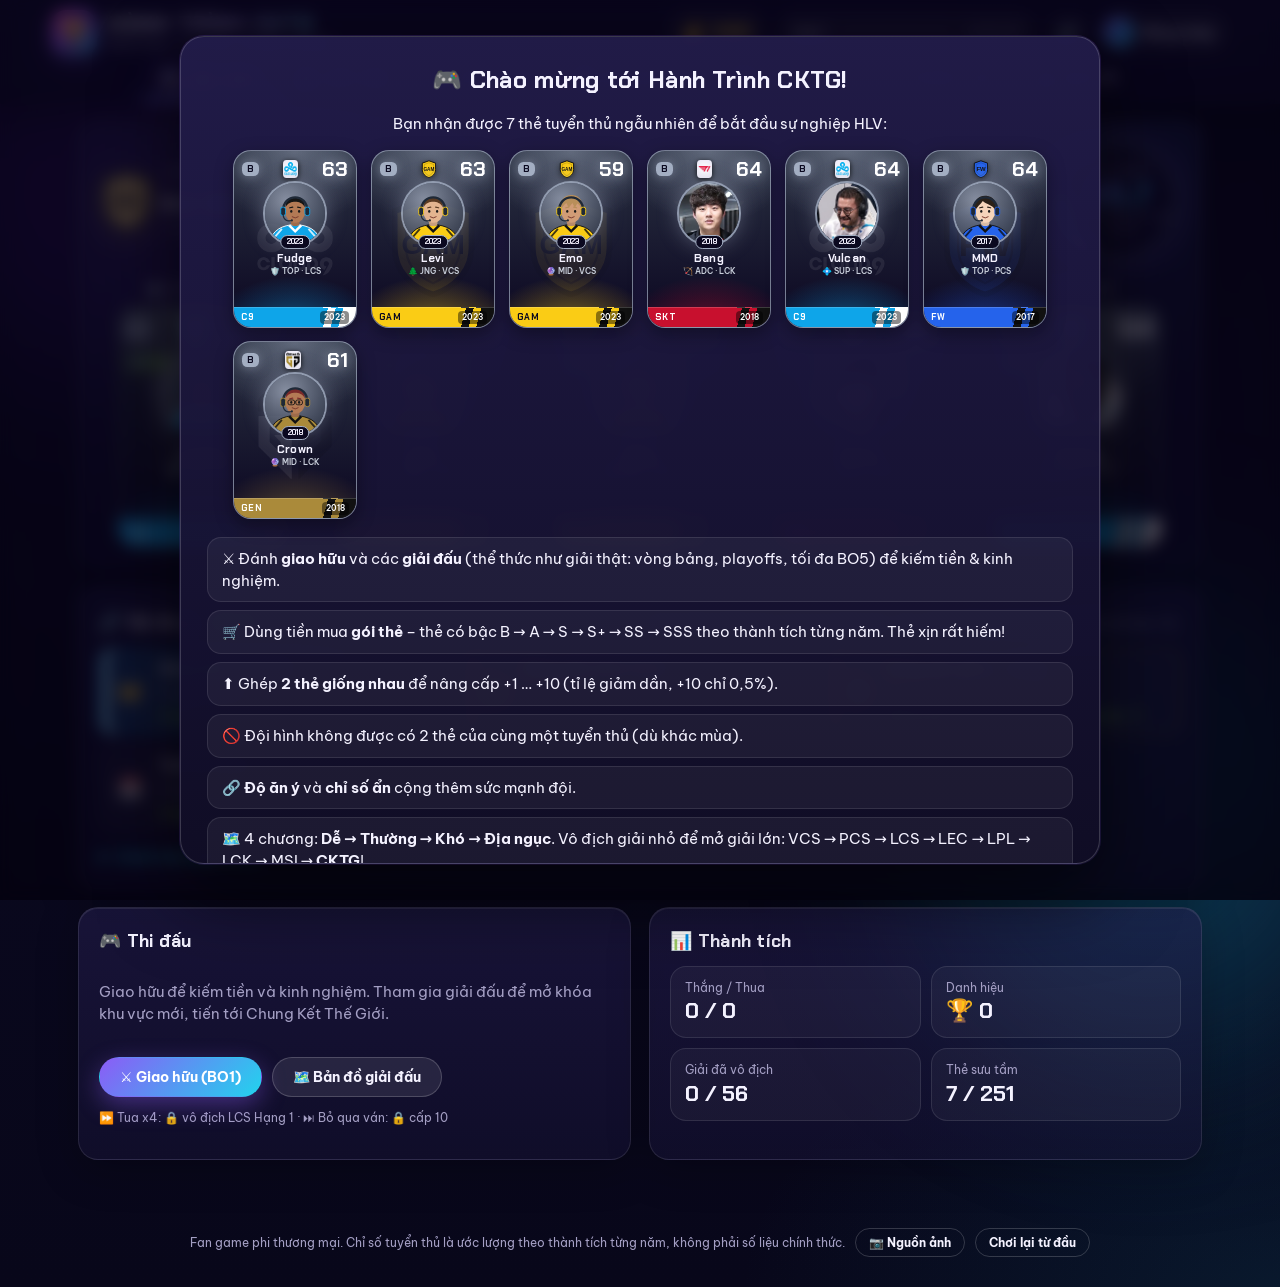
==== index.html @ afbf9afe "Thống kê truy cập: ghi hoạt động tài khoản và trang quản trị - js/activity.js: ghi lượt vào game, th" ====
<!DOCTYPE html>
<html lang="vi">
<head>
  <meta charset="UTF-8">
  <meta name="viewport" content="width=device-width, initial-scale=1">
  <title>Hành Trình CKTG – Esports Manager</title>
  <link rel="preconnect" href="https://fonts.googleapis.com">
  <link rel="preconnect" href="https://fonts.gstatic.com" crossorigin>
  <link href="https://fonts.googleapis.com/css2?family=Be+Vietnam+Pro:wght@400;500;600;700;800&family=Chakra+Petch:wght@600;700&display=swap" rel="stylesheet">
  <link rel="stylesheet" href="css/style.css?v=16">
  <link rel="stylesheet" href="css/ui.css?v=16">
  <link rel="stylesheet" href="css/cards.css?v=16">
</head>
<body>
  <!-- Màn hình tải -->
  <div id="splash" aria-hidden="true">
    <div class="sp-glow"></div>
    <div class="sp-logo">🏆</div>
    <div class="sp-title">HÀNH TRÌNH CKTG</div>
    <div class="sp-sub">Esports Manager</div>
    <div class="sp-bar"><i></i></div>
    <small class="sp-tip">Đang chuẩn bị sân đấu…</small>
  </div>

  <header class="topbar">
    <div class="hud-row">
      <div class="brand">
        <span class="logo">🏆</span>
        <div><b>HÀNH TRÌNH CKTG</b><small>Build team · Leo rank · Vô địch thế giới</small></div>
      </div>
      <div class="stats">
        <div class="stat money"><span class="coin">💰</span><span id="money">0</span></div>
        <div class="stat level">
          <span>Cấp <b id="level">1</b></span>
          <div class="xpbar"><div id="xpfill"></div></div>
          <small id="xptext"></small>
        </div>
        <button class="stat donate-top" id="donate-btn" title="Ủng hộ nhà phát hành">💖<span> Ủng hộ</span></button>
        <button class="stat sfx-btn" id="sfx-btn" title="Bật/tắt âm thanh">🔊</button>
        <button class="acct" id="acct-btn" title="Tài khoản"><span class="acct-av">👤</span><span class="acct-name">Đăng nhập</span></button>
      </div>
    </div>
    <nav class="tabs">
      <button data-view="team" class="active"><i>⚔️</i><span>Đội hình</span></button>
      <button data-view="map"><i>🗺️</i><span>Giải đấu</span></button>
      <button data-view="shop"><i>🛍️</i><span>Cửa hàng</span><span class="dot hidden" id="pack-dot"></span></button>
      <button data-view="collection"><i>🃏</i><span class="lbl-long">Bộ sưu tập</span><span class="lbl-short">Sưu tập</span></button>
      <button data-view="upgrade"><i>⬆️</i><span>Nâng cấp</span></button>
      <button data-view="achieve"><i>🏅</i><span>Thành tựu</span><span class="dot hidden" id="ach-dot"></span></button>
      <button data-view="friends"><i>👥</i><span>Bạn bè</span><span class="dot-num hidden" id="friends-dot">0</span></button>
      <span class="tab-ink"></span>
    </nav>
  </header>

  <main>
    <section id="view-team" class="view active"></section>
    <section id="view-map" class="view"></section>
    <section id="view-shop" class="view"></section>
    <section id="view-collection" class="view"></section>
    <section id="view-upgrade" class="view"></section>
    <section id="view-achieve" class="view"></section>
    <section id="view-friends" class="view"></section>
  </main>

  <footer>
    Fan game phi thương mại. Chỉ số tuyển thủ là ước lượng theo thành tích từng năm, không phải số liệu chính thức.
    <span id="analytics-note" class="hidden">Trang dùng Google Analytics để đếm lượt truy cập (ẩn danh IP). Tài khoản đăng nhập được ghi thời gian chơi để thống kê.</span>
    <button id="donate-btn2" class="btn small donate-btn">💖 Ủng hộ nhà phát hành</button>
    <button id="credits-btn" class="btn ghost small">📷 Nguồn ảnh</button>
    <button id="reset" class="btn ghost small">Chơi lại từ đầu</button>
  </footer>

  <!-- Hộp thoại -->
  <div id="modal" class="overlay hidden"><div class="modal-box" id="modal-box"></div></div>

  <!-- Màn hình trận đấu -->
  <div id="match" class="overlay hidden">
    <div class="match-box">
      <div class="m-head">
        <div><b id="m-title"></b> <span id="m-sub" class="muted"></span></div>
        <div class="m-series">Tỉ số loạt: <b id="m-series">0 - 0</b></div>
      </div>
      <div class="scoreboard">
        <div class="sb-team blue"><div class="sb-name" id="m-blue"></div><div class="sb-sub" id="m-s0"></div></div>
        <div class="sb-mid">
          <div class="sb-kills"><span id="m-k0" class="blue">0</span><span class="sb-clock" id="m-clock">00:00</span><span id="m-k1" class="red">0</span></div>
          <div class="gd" id="m-gd"></div>
        </div>
        <div class="sb-team red"><div class="sb-name" id="m-red"></div><div class="sb-sub" id="m-s1"></div></div>
      </div>
      <div class="m-body">
        <div class="kda blue" id="m-kda0"></div>
        <div class="map-wrap">
          <canvas id="minimap" width="720" height="720"></canvas>
          <div id="m-feed" class="m-feed"></div>
          <div id="m-banner" class="m-banner"></div>
          <div id="m-result" class="m-result hidden"></div>
        </div>
        <div class="kda red" id="m-kda1"></div>
      </div>
      <div class="m-ctrl">
        <span class="muted">Tốc độ:</span>
        <button class="btn small spd" data-s="1">x1</button>
        <button class="btn small spd" data-s="2">x2</button>
        <button class="btn small spd" data-s="4">x4</button>
        <button class="btn small ghost" id="m-skip">⏭ Bỏ qua ván</button>
        <button class="btn primary hidden" id="m-next">Ván tiếp theo ▶</button>
      </div>
      <div class="comm-title">🎙️ Bình luận trực tiếp</div>
      <div class="commentary" id="comm"></div>
    </div>
  </div>

  <div id="toasts"></div>

  <script src="js/data.js?v=16"></script>
  <script src="js/sfx.js?v=16"></script>
  <script src="js/credits.js?v=16"></script>
  <script src="js/photo-manifest.js?v=16"></script>
  <script src="js/art.js?v=16"></script>
  <script src="js/worldmap.js?v=16"></script>
  <script src="js/match.js?v=16"></script>
  <script src="js/social.js?v=16"></script>
  <script src="js/tour.js?v=16"></script>
  <script src="js/upgrade.js?v=16"></script>
  <script src="js/achieve.js?v=16"></script>
  <script src="js/donate-config.js?v=16"></script>
  <script src="js/names.js?v=16"></script>
  <script src="js/ui.js?v=16"></script>
  <script src="js/main.js?v=16"></script>
  <script src="js/firebase-config.js?v=16"></script>
  <script src="js/auth.js?v=16"></script>
  <script src="js/activity.js?v=16"></script>
</body>
</html>
---- css/style.css ----
/* =========================================================
   HÀNH TRÌNH CKTG – giao diện neon / glass
   ========================================================= */
:root {
  --bg: #0b0920;
  --bg2: #120f2e;
  --glass: rgba(255, 255, 255, .055);
  --glass2: rgba(255, 255, 255, .09);
  --stroke: rgba(255, 255, 255, .1);
  --stroke2: rgba(255, 255, 255, .18);
  --text: #f4f2ff;
  --muted: #a49fc4;
  --v: #8b5cf6;      /* tím */
  --c: #22d3ee;      /* xanh ngọc */
  --p: #ff4fd8;      /* hồng */
  --y: #ffd23f;      /* vàng */
  --lime: #a3ff47;
  --blue: #4f8cff;
  --red: #ff5370;
  --grad: linear-gradient(135deg, #8b5cf6 0%, #22d3ee 100%);
  --grad-hot: linear-gradient(135deg, #ff4fd8 0%, #8b5cf6 55%, #22d3ee 100%);
  --r: 20px;
  --font: 'Be Vietnam Pro', 'Segoe UI', system-ui, sans-serif;
  --display: 'Chakra Petch', 'Be Vietnam Pro', 'Segoe UI', sans-serif;
}
* { box-sizing: border-box; }
html { scroll-behavior: smooth; }
body {
  margin: 0; color: var(--text); font-family: var(--font); font-size: 15px; line-height: 1.45;
  background: var(--bg); min-height: 100vh; overflow-x: hidden;
}
/* nền: các khối màu trôi + lưới mờ */
body::before, body::after {
  content: ''; position: fixed; z-index: -1; border-radius: 50%; filter: blur(90px); opacity: .55; pointer-events: none;
}
body::before { width: 520px; height: 520px; background: #6d28d9; top: -160px; left: -120px; animation: blob 18s ease-in-out infinite alternate; }
body::after { width: 460px; height: 460px; background: #0e7490; bottom: -160px; right: -100px; animation: blob 22s ease-in-out infinite alternate-reverse; }
@keyframes blob { to { transform: translate(120px, 80px) scale(1.15); } }
main::before {
  content: ''; position: fixed; inset: 0; z-index: -1; pointer-events: none;
  background-image: linear-gradient(rgba(255,255,255,.035) 1px, transparent 1px), linear-gradient(90deg, rgba(255,255,255,.035) 1px, transparent 1px);
  background-size: 44px 44px; mask-image: radial-gradient(ellipse at center, #000 30%, transparent 80%);
}
::selection { background: var(--v); }
::-webkit-scrollbar { width: 10px; height: 10px; }
::-webkit-scrollbar-thumb { background: rgba(255,255,255,.15); border-radius: 10px; }
.hidden { display: none !important; }
.muted { color: var(--muted); }
.center { text-align: center; }
.small { font-size: 12px; }
h2, h3, h4 { margin: 0 0 12px; font-family: var(--display); letter-spacing: .3px; }
h2 { font-size: 24px; }
h3 { font-size: 18px; }

/* ===== Thanh trên ===== */
.topbar {
  position: sticky; top: 0; z-index: 20; display: flex; justify-content: space-between; align-items: center; gap: 12px;
  padding: 12px clamp(14px, 3vw, 32px); background: rgba(11, 9, 32, .7); backdrop-filter: blur(16px); -webkit-backdrop-filter: blur(16px);
  border-bottom: 1px solid var(--stroke);
}
.brand { display: flex; align-items: center; gap: 12px; min-width: 0; }
.brand .logo {
  width: 44px; height: 44px; border-radius: 14px; display: grid; place-items: center; font-size: 24px; flex-shrink: 0;
  background: var(--grad-hot); box-shadow: 0 6px 20px rgba(139, 92, 246, .45);
}
.brand b {
  display: block; font-family: var(--display); font-size: 21px; letter-spacing: 1.5px; line-height: 1.1;
  background: linear-gradient(90deg, #fff, #c4b5fd 60%, #67e8f9); -webkit-background-clip: text; background-clip: text; color: transparent;
}
.brand small { color: var(--muted); font-size: 12px; }
.stats { display: flex; gap: 10px; align-items: center; }
.stat { background: var(--glass); border: 1px solid var(--stroke); border-radius: 999px; padding: 7px 14px; }
.stat.money { font-family: var(--display); font-size: 17px; font-weight: 700; color: var(--y); box-shadow: inset 0 0 0 1px rgba(255, 210, 63, .15); }
.stat.level { display: flex; align-items: center; gap: 10px; font-size: 13px; }
.stat.level b { font-family: var(--display); font-size: 16px; color: #c4b5fd; }
.xpbar { width: 120px; height: 8px; background: rgba(255,255,255,.08); border-radius: 99px; overflow: hidden; }
#xpfill { height: 100%; border-radius: 99px; background: var(--grad); box-shadow: 0 0 12px var(--c); transition: width .5s cubic-bezier(.2,.8,.2,1); }
#xptext { color: var(--muted); }

/* ===== Tài khoản ===== */
.acct { display: flex; align-items: center; gap: 8px; padding: 4px 12px 4px 4px; border-radius: 999px; cursor: pointer; color: var(--text); font: 600 13px var(--font); background: var(--glass); border: 1px solid var(--stroke); transition: .2s; max-width: 190px; }
.acct:hover { border-color: var(--c); }
.acct.in { border-color: rgba(139, 92, 246, .5); }
.acct-av { width: 30px; height: 30px; border-radius: 50%; display: grid; place-items: center; flex-shrink: 0; overflow: hidden; background: var(--grad); color: #fff; font: 700 14px var(--display); }
.acct-av img { width: 100%; height: 100%; object-fit: cover; }
.acct-av.big { width: 56px; height: 56px; font-size: 24px; }
.acct-name { white-space: nowrap; overflow: hidden; text-overflow: ellipsis; }
.acct-sync { font-size: 12px; }
.ac-me { display: flex; align-items: center; gap: 14px; margin: 6px 0 12px; }
.ac-me b { display: block; font: 700 18px var(--display); }
.ac-me small { display: block; color: var(--muted); }
.btn.google { width: 100%; background: #fff; color: #1f1f1f; border-color: #fff; padding: 12px; font-size: 15px; }
.btn.google:hover:not(:disabled) { background: #f1f1f1; }
.g-logo { width: 22px; height: 22px; border-radius: 50%; display: inline-grid; place-items: center; font: 800 14px Arial, sans-serif; color: #fff; background: conic-gradient(#ea4335 0 25%, #fbbc05 0 50%, #34a853 0 75%, #4285f4 0); }
.or { display: flex; align-items: center; gap: 10px; margin: 16px 0; color: var(--muted); font-size: 12px; }
.or::before, .or::after { content: ''; flex: 1; height: 1px; background: var(--stroke2); }
.ac-form { display: grid; gap: 10px; }
.ac-form input { background: rgba(0,0,0,.25); color: var(--text); border: 1px solid var(--stroke2); border-radius: 12px; padding: 12px 14px; font: 500 15px var(--font); outline: none; }
.ac-form input:focus { border-color: var(--c); box-shadow: 0 0 0 3px rgba(34, 211, 238, .2); }
.ac-form .btn { padding: 12px; font-size: 15px; }
.ac-err { color: var(--red); font-size: 13px; min-height: 18px; }
.ac-links { display: flex; justify-content: space-between; gap: 10px; flex-wrap: wrap; margin-top: 14px; font-size: 13px; }
.ac-links a { color: var(--c); text-decoration: none; }
.ac-links a:hover { text-decoration: underline; }
@media (max-width: 640px) {
  .acct { padding: 3px; }
  .acct .acct-name, .acct .acct-sync { display: none; }
  .stat.level { display: none; }
}

/* Tab điều hướng, chuyển mục: xem css/ui.css */
.dot { position: absolute; top: 6px; right: 10px; width: 9px; height: 9px; border-radius: 50%; background: var(--p); box-shadow: 0 0 10px var(--p); animation: ping 1.4s infinite; }
@keyframes ping { 50% { transform: scale(1.4); } }
main { max-width: 1180px; margin: 0 auto; padding: 14px clamp(12px, 3vw, 28px) 40px; }
footer { text-align: center; color: var(--muted); font-size: 12px; padding: 10px 20px 30px; display: flex; gap: 10px; justify-content: center; align-items: center; flex-wrap: wrap; }

/* ===== Thành phần chung ===== */
.panel {
  position: relative; background: var(--glass); border: 1px solid var(--stroke); border-radius: var(--r); padding: 20px;
  margin-bottom: 18px; backdrop-filter: blur(14px); -webkit-backdrop-filter: blur(14px);
  box-shadow: 0 10px 40px rgba(0, 0, 0, .25);
}
.panel h3 { display: flex; align-items: center; gap: 8px; }
.panel-head { display: flex; justify-content: space-between; align-items: center; gap: 18px; flex-wrap: wrap; margin-bottom: 18px; }
.grid2 { display: grid; grid-template-columns: 1fr 1fr; gap: 18px; }
.btn {
  display: inline-flex; align-items: center; justify-content: center; gap: 6px;
  background: var(--glass2); color: var(--text); border: 1px solid var(--stroke2); border-radius: 999px;
  padding: 10px 20px; cursor: pointer; font: 700 14px var(--font); transition: transform .15s, box-shadow .2s, background .2s;
}
.btn:hover:not(:disabled) { transform: translateY(-2px); background: rgba(255,255,255,.14); }
.btn:active:not(:disabled) { transform: translateY(0) scale(.97); }
.btn:disabled { opacity: .4; cursor: not-allowed; }
.btn.primary { background: var(--grad); border-color: transparent; color: #fff; box-shadow: 0 8px 24px rgba(139, 92, 246, .4); }
.btn.primary:hover:not(:disabled) { box-shadow: 0 10px 30px rgba(34, 211, 238, .45); background: var(--grad); }
.btn.ghost { background: transparent; }
.btn.small { padding: 6px 13px; font-size: 12px; }
.actions { display: flex; gap: 10px; justify-content: center; flex-wrap: wrap; margin-top: 18px; }
.actions.left { justify-content: flex-start; }
.kv { display: flex; justify-content: space-between; align-items: center; gap: 10px; padding: 10px 0; border-bottom: 1px solid var(--stroke); }
.kv:last-child { border-bottom: 0; }
.kv span { color: var(--muted); }
.kv b { font-family: var(--display); }
.chip { display: inline-flex; align-items: center; background: rgba(139, 92, 246, .16); border: 1px solid rgba(139, 92, 246, .4); border-radius: 999px; padding: 4px 12px; margin: 3px; font-size: 13px; }
.notice { background: linear-gradient(90deg, rgba(255, 210, 63, .14), rgba(255, 79, 216, .08)); border: 1px solid rgba(255, 210, 63, .35); border-radius: 14px; padding: 12px 16px; margin-top: 12px; display: flex; align-items: center; gap: 10px; flex-wrap: wrap; }
select, input[type=text], #team-name {
  background: rgba(0, 0, 0, .25); color: var(--text); border: 1px solid var(--stroke2); border-radius: 12px; padding: 9px 12px; font: 500 14px var(--font); outline: none; transition: .2s;
}
select:focus, #team-name:focus { border-color: var(--c); box-shadow: 0 0 0 3px rgba(34, 211, 238, .2); }
select option { background: var(--bg2); }

/* ===== Bậc thẻ ===== */
.tier-B { --tc: #a3aec2; --tc2: #2a3142; }
.tier-A { --tc: #3ec5ff; --tc2: #0b3550; }
.tier-S { --tc: #b57bff; --tc2: #3b1773; }
.tier-Sp { --tc: #ffb81f; --tc2: #5c3a05; }
.tier-SS { --tc: #ff4d6d; --tc2: #5e0d1f; }
.tier-SSS { --tc: #ff5ee0; --tc2: #3f0a4a; }
.tier-text { color: var(--tc); font-weight: 800; }
.tier-bg-B { background: #a3aec2; } .tier-bg-A { background: #3ec5ff; } .tier-bg-S { background: #b57bff; }
.tier-bg-Sp { background: #ffb81f; } .tier-bg-SS { background: #ff4d6d; }
.tier-bg-SSS { background: linear-gradient(90deg, #ff5ee0, #ffd23f, #22d3ee); }

/* ===== Thẻ tuyển thủ ===== */
.card-grid { display: grid; grid-template-columns: repeat(auto-fill, minmax(140px, 1fr)); gap: 14px; }
.center-grid { justify-content: center; grid-template-columns: repeat(auto-fit, 124px); }
.card {
  position: relative; width: 100%; max-width: 168px; aspect-ratio: 3 / 4.3; margin: 0 auto; padding: 9px; user-select: none;
  border-radius: 18px; overflow: hidden; display: flex; flex-direction: column; align-items: center; text-align: center;
  background:
    radial-gradient(120% 70% at 50% 0%, color-mix(in srgb, var(--tc) 45%, transparent), transparent 60%),
    linear-gradient(180deg, var(--tc2), #100d26 85%);
  border: 1.5px solid color-mix(in srgb, var(--tc) 70%, transparent);
  box-shadow: 0 8px 24px rgba(0,0,0,.35), 0 0 18px color-mix(in srgb, var(--tc) 25%, transparent), inset 0 1px 0 rgba(255,255,255,.15);
}
.card.clickable { cursor: pointer; transition: transform .2s cubic-bezier(.2,.8,.2,1), box-shadow .2s; }
.card.clickable:hover { transform: translateY(-6px) rotate(-1deg); box-shadow: 0 16px 34px rgba(0,0,0,.45), 0 0 28px color-mix(in srgb, var(--tc) 55%, transparent); }
.card.locked { filter: grayscale(.8) brightness(.62); }
.card.locked .c-name { letter-spacing: 3px; color: var(--muted); }
.card.small { max-width: 124px; font-size: 12px; }
.tier-SSS.card {
  border-color: transparent;
  background:
    radial-gradient(120% 70% at 50% 0%, rgba(255, 94, 224, .45), transparent 60%) padding-box,
    linear-gradient(180deg, #3f0a4a, #100d26 85%) padding-box,
    linear-gradient(120deg, #ff5ee0, #ffd23f, #22d3ee, #8b5cf6, #ff5ee0) border-box;
  background-size: 100% 100%, 100% 100%, 300% 300%; animation: rainbow 3s linear infinite;
}
@keyframes rainbow { to { background-position: 0 0, 0 0, 300% 0; } }
.card-shine { position: absolute; inset: 0; pointer-events: none; border-radius: inherit;
  background: linear-gradient(115deg, transparent 38%, rgba(255,255,255,.14) 48%, transparent 58%); background-size: 260% 100%; background-position: 150% 0; }
.card.clickable:hover .card-shine { animation: shine 1s ease forwards; }
.tier-SS .card-shine, .tier-SSS .card-shine { animation: shine 2.8s linear infinite; background-image: linear-gradient(115deg, transparent 38%, rgba(255,255,255,.28) 48%, transparent 58%); }
@keyframes shine { from { background-position: 150% 0; } to { background-position: -110% 0; } }
.c-watermark { position: absolute; width: 74%; left: 13%; top: 24%; opacity: .07; pointer-events: none; }
.card-head { position: relative; width: 100%; display: flex; justify-content: space-between; align-items: center; }
.c-tier { background: var(--tc); color: #0b0920; font: 800 12px var(--display); border-radius: 8px; padding: 2px 8px; box-shadow: 0 0 12px color-mix(in srgb, var(--tc) 60%, transparent); }
.tier-SSS .c-tier { background: linear-gradient(90deg, #ff5ee0, #ffd23f, #22d3ee); }
.c-logo { width: 22px; height: 25px; filter: drop-shadow(0 2px 3px rgba(0,0,0,.6)); }
.c-rating { font: 700 27px/1 var(--display); color: #fff; text-shadow: 0 0 14px var(--tc); }
.c-avatar {
  position: relative; width: 60%; aspect-ratio: 1; margin: 6px 0 4px; border-radius: 50%;
  background: radial-gradient(circle at 35% 30%, color-mix(in srgb, var(--tc) 60%, white 8%), var(--tc2));
  box-shadow: 0 0 0 2px color-mix(in srgb, var(--tc) 80%, transparent), 0 0 22px color-mix(in srgb, var(--tc) 45%, transparent);
}
.c-avatar > .av-svg, .c-avatar > .av-img { border-radius: 50%; overflow: hidden; }
.c-avatar em { position: absolute; bottom: -7px; left: 50%; transform: translateX(-50%); font: 700 10px var(--display); font-style: normal; background: #0b0920; border: 1px solid var(--tc); border-radius: 99px; padding: 0 7px; }
.c-name { font: 700 1.08em var(--display); margin-top: 7px; white-space: nowrap; overflow: hidden; text-overflow: ellipsis; max-width: 100%; letter-spacing: .3px; }
.c-role { font-size: .78em; color: color-mix(in srgb, var(--tc) 60%, white); font-weight: 600; }
.c-meta { font-size: .7em; color: var(--muted); margin-top: auto; }
/* màu đội */
.card { padding-bottom: 0; }
.c-teamglow { position: absolute; inset: 45% 0 0 0; pointer-events: none; background: radial-gradient(90% 70% at 50% 100%, color-mix(in srgb, var(--t1, transparent) 45%, transparent), transparent 75%); }
.c-team {
  position: relative; margin: auto -9px 0; width: calc(100% + 18px); padding: 5px 10px; display: flex; align-items: center; gap: 6px;
  background: linear-gradient(105deg, var(--t1) 0 74%, var(--t2) 74% 80%, var(--t1) 80% 86%, var(--t2) 86%);
  color: var(--tt); border-top: 1px solid rgba(255,255,255,.18); font-size: .72em;
}
.c-team b { font: 700 1.1em var(--display); letter-spacing: .8px; }
.c-team span { opacity: .8; font-weight: 600; }
.c-avatar em.champ { background: linear-gradient(90deg, #ffd23f, #ffb020); color: #2a1a00; border-color: #fff3; }
.c-chem, .c-delta { position: absolute; font: 800 10px var(--font); border-radius: 99px; padding: 2px 7px; }
.c-chem { top: 38px; left: 6px; background: rgba(163, 255, 71, .16); color: var(--lime); border: 1px solid rgba(163, 255, 71, .5); box-shadow: 0 0 10px rgba(163, 255, 71, .3); }
.c-delta { bottom: 34px; left: 6px; background: rgba(0,0,0,.65); border: 1px solid var(--stroke2); }
.c-delta.up { color: var(--lime); border-color: rgba(163, 255, 71, .6); }
.c-delta.down { color: var(--red); border-color: rgba(255, 83, 112, .6); }
.c-count, .c-new, .c-in { position: absolute; font: 800 10px var(--font); border-radius: 99px; padding: 2px 7px; }
.c-count { bottom: 34px; right: 7px; background: rgba(0,0,0,.6); border: 1px solid var(--tc); }
.c-new { top: 38px; left: 6px; background: var(--lime); color: #0b0920; box-shadow: 0 0 12px var(--lime); }
.c-in { top: 38px; right: 6px; background: var(--y); color: #0b0920; }
.card.empty { --tc: rgba(255,255,255,.25); --tc2: rgba(255,255,255,.02); background: rgba(255,255,255,.03); border: 2px dashed rgba(255,255,255,.2); box-shadow: none; justify-content: center; color: var(--muted); gap: 4px; }
.card.empty span { font-size: 40px; width: 64px; height: 64px; border-radius: 50%; display: grid; place-items: center; background: rgba(255,255,255,.06); }
.card.empty:hover { border-color: var(--c); color: var(--text); }

/* ===== Chân dung & huy hiệu ===== */
.av-svg, .av-img { width: 100%; height: 100%; display: block; }
.av-img { object-fit: cover; object-position: 50% 18%; }
.badge-svg, .badge-img { width: 100%; height: 100%; display: block; object-fit: contain; }
/* logo thật: nền sáng bo tròn để logo màu tối vẫn rõ trên nền tối */
.logo-chip { background: radial-gradient(circle, #ffffff 0%, #e9e6f5 100%); border-radius: 22%; padding: 8%; box-shadow: 0 1px 4px rgba(0,0,0,.4); }
.c-watermark .logo-chip { background: none; box-shadow: none; filter: grayscale(1) brightness(2); }
.mini-logo { display: inline-block; width: 14px; height: 16px; vertical-align: -3px; margin-right: 4px; }
.kv-team { display: flex; align-items: center; gap: 2px; }
.ro-av, .kav { width: 30px; height: 30px; border-radius: 50%; overflow: hidden; display: block; background: var(--tc2); box-shadow: 0 0 0 2px var(--tc); }

/* ===== Trang đội hình ===== */
.team-hero { overflow: hidden; }
.team-hero::before {
  content: ''; position: absolute; inset: 0; z-index: -1; border-radius: inherit;
  background: radial-gradient(60% 120% at 0% 0%, rgba(139, 92, 246, .25), transparent 60%), radial-gradient(50% 100% at 100% 0%, rgba(34, 211, 238, .18), transparent 60%);
}
.team-name { display: flex; align-items: center; gap: 14px; }
.team-name label { display: block; font-size: 12px; color: var(--muted); margin-bottom: 4px; text-transform: uppercase; letter-spacing: 1px; }
#team-name { font: 700 22px var(--display); width: 280px; max-width: 100%; background: transparent; border-color: transparent; padding: 4px 8px; margin-left: -8px; }
#team-name:hover { border-color: var(--stroke2); }
.my-logo { width: 56px; height: 64px; flex-shrink: 0; filter: drop-shadow(0 6px 14px rgba(200, 170, 110, .35)); }
.power-ring {
  --p: 50; width: 124px; height: 124px; border-radius: 50%; display: grid; place-items: center; flex-shrink: 0;
  background: conic-gradient(from 210deg, #8b5cf6, #22d3ee calc(var(--p) * 1%), rgba(255,255,255,.08) 0);
  box-shadow: 0 0 30px rgba(139, 92, 246, .35);
}
.power-ring > div { width: 104px; height: 104px; border-radius: 50%; background: var(--bg2); display: flex; flex-direction: column; align-items: center; justify-content: center; text-align: center; }
.power-ring small { font-size: 10px; color: var(--muted); text-transform: uppercase; letter-spacing: 1px; }
.power-ring b { font: 700 32px/1 var(--display); background: var(--grad); -webkit-background-clip: text; background-clip: text; color: transparent; }
.power-ring span { font-size: 10px; color: var(--muted); }
.lineup { display: grid; grid-template-columns: repeat(5, 1fr); gap: 14px; }
.slot { cursor: pointer; }
.slot-label { text-align: center; font-size: 12px; color: var(--muted); margin-bottom: 8px; font-weight: 600; text-transform: uppercase; letter-spacing: .8px; }
.chem { margin-top: 18px; display: flex; flex-wrap: wrap; align-items: center; gap: 4px; }
/* bảng ăn ý */
.chem-head { display: flex; justify-content: space-between; align-items: baseline; gap: 10px; flex-wrap: wrap; margin-bottom: 12px; }
.chem-head h3 { margin: 0; }
.chem-total { font: 700 22px var(--display); color: var(--lime); text-shadow: 0 0 14px rgba(163, 255, 71, .5); margin-left: 6px; }
.chem-list { display: grid; grid-template-columns: repeat(auto-fill, minmax(280px, 1fr)); gap: 10px; }
.chem-row { display: grid; grid-template-columns: 36px 1fr; gap: 4px 10px; align-items: center; padding: 10px 12px; border-radius: 14px; background: rgba(255,255,255,.04); border: 1px solid var(--stroke); }
.chem-row.teamed { background: linear-gradient(100deg, color-mix(in srgb, var(--t1) 30%, transparent), rgba(255,255,255,.03) 70%); border-color: color-mix(in srgb, var(--t1) 55%, transparent); box-shadow: inset 4px 0 0 var(--t1), inset 8px 0 0 var(--t2); }
.cr-icon { grid-row: span 2; width: 36px; height: 36px; border-radius: 12px; display: grid; place-items: center; font-size: 18px; background: rgba(255,255,255,.07); }
.cr-main b { display: block; font-family: var(--display); }
.cr-main small { color: var(--muted); font-size: 12px; }
.chem-row em { grid-column: 2; font-style: normal; font-size: 12px; color: var(--lime); }
.sugg { margin-top: 14px; display: flex; flex-wrap: wrap; gap: 8px; align-items: center; }
.sugg > b { width: 100%; font-size: 14px; }
.sugg-item { display: flex; align-items: center; gap: 10px; padding: 6px 14px 6px 6px; border-radius: 99px; cursor: pointer; color: var(--text); font-family: var(--font); background: linear-gradient(100deg, color-mix(in srgb, var(--t1) 28%, transparent), rgba(255,255,255,.04)); border: 1px solid color-mix(in srgb, var(--t1) 55%, transparent); transition: transform .15s; }
.sugg-item:hover { transform: translateY(-2px); }
.sugg-item small { color: var(--muted); }
.sugg-item em { font-style: normal; font-weight: 800; color: var(--lime); }
.si-av { width: 32px; height: 32px; border-radius: 50%; overflow: hidden; box-shadow: 0 0 0 2px var(--tc); background: var(--tc2); flex-shrink: 0; }
.chem-rules { margin-top: 14px; }
.chem-rules summary { cursor: pointer; color: var(--c); font-weight: 600; }
.rules { display: grid; grid-template-columns: repeat(auto-fill, minmax(260px, 1fr)); gap: 8px; margin-top: 10px; }
.rules div { display: grid; grid-template-columns: 26px 1fr; gap: 0 8px; padding: 8px 10px; background: rgba(255,255,255,.04); border-radius: 12px; }
.rules span { grid-row: span 2; font-size: 18px; }
.rules small { color: var(--muted); }
.stat-tiles { display: grid; grid-template-columns: 1fr 1fr; gap: 10px; }
.tile { background: rgba(255,255,255,.04); border: 1px solid var(--stroke); border-radius: 16px; padding: 12px 14px; }
.tile small { display: block; color: var(--muted); font-size: 12px; }
.tile b { font: 700 22px var(--display); }
.play-cta { display: flex; flex-direction: column; justify-content: space-between; }

/* ===== Bạn bè ===== */
.dot-num { position: absolute; top: 2px; right: 4px; min-width: 18px; height: 18px; padding: 0 5px; border-radius: 99px; background: var(--lime); color: #0b0920; font: 800 11px/18px var(--font); box-shadow: 0 0 10px var(--lime); }
.pc-row { display: flex; align-items: center; gap: 14px; margin-bottom: 14px; }
.pc-row b { display: block; font: 700 20px var(--display); }
.pc-row small { color: var(--muted); }
.pc-logo, .fr-logo { width: 46px; height: 52px; flex-shrink: 0; }
.pc-id { display: flex; justify-content: space-between; align-items: center; gap: 10px; padding: 12px 14px; border-radius: 14px; background: rgba(0,0,0,.25); border: 1px dashed var(--stroke2); }
.pc-id small { display: block; color: var(--muted); font-size: 11px; text-transform: uppercase; letter-spacing: 1px; }
.pc-id code { font: 700 26px var(--display); letter-spacing: 4px; background: var(--grad); -webkit-background-clip: text; background-clip: text; color: transparent; }
.net { display: flex; align-items: center; gap: 10px; margin-top: 12px; padding: 10px 14px; border-radius: 14px; background: rgba(255,255,255,.04); border: 1px solid var(--stroke); }
.net b { flex: 1; }
.net-dot { width: 12px; height: 12px; border-radius: 50%; background: #666; }
.net.on .net-dot { background: var(--lime); box-shadow: 0 0 12px var(--lime); animation: ping 1.6s infinite; }
.net.connecting .net-dot { background: var(--y); animation: ping .8s infinite; }
.net.on { border-color: rgba(163, 255, 71, .4); }
.add-row { display: flex; gap: 8px; }
.add-row input { flex: 1; min-width: 0; }
.sub-h { margin: 18px 0 8px; font-size: 15px; }
#my-code { width: 100%; resize: none; background: rgba(0,0,0,.25); color: var(--muted); border: 1px solid var(--stroke2); border-radius: 12px; padding: 10px; font: 12px/1.4 ui-monospace, Consolas, monospace; word-break: break-all; }
.friend-list { display: grid; gap: 10px; }
.friend { display: grid; grid-template-columns: 46px 1fr auto auto; gap: 14px; align-items: center; padding: 12px 14px; border-radius: 16px; background: rgba(255,255,255,.04); border: 1px solid var(--stroke); }
.friend.on { border-color: rgba(163, 255, 71, .45); background: linear-gradient(100deg, rgba(163, 255, 71, .08), rgba(255,255,255,.03)); }
.fr-main { min-width: 0; }
.fr-name { font: 700 17px var(--display); }
.fr-st { font-size: 12px; color: var(--muted); margin-left: 4px; }
.friend.on .fr-st { color: var(--lime); }
.fr-main small { display: block; color: var(--muted); font-size: 12px; }
.fr-lineup { display: flex; gap: 4px; margin-top: 6px; }
.fr-av { width: 28px; height: 28px; border-radius: 50%; overflow: hidden; background: var(--tc2); box-shadow: 0 0 0 2px var(--tc); }
.fr-rec { text-align: center; }
.fr-rec small { display: block; color: var(--muted); font-size: 11px; }
.fr-rec b { font: 700 20px var(--display); }
.fr-act { display: flex; flex-wrap: wrap; gap: 6px; justify-content: flex-end; max-width: 260px; }
.fr-req { display: flex; align-items: center; gap: 14px; justify-content: center; margin: 16px 0; }
.fr-req b { display: block; font: 700 20px var(--display); }
.fr-req small { color: var(--muted); }
.spinner { width: 42px; height: 42px; margin: 18px auto; border-radius: 50%; border: 4px solid rgba(255,255,255,.12); border-top-color: var(--c); animation: spin .8s linear infinite; }
@keyframes spin { to { transform: rotate(360deg); } }
@media (max-width: 640px) {
  .friend { grid-template-columns: 40px 1fr auto; }
  .fr-act { grid-column: 1 / -1; max-width: none; justify-content: flex-start; }
}

/* ===== Bộ sưu tập ===== */
.filters { display: flex; gap: 8px; flex-wrap: wrap; align-items: center; margin-bottom: 12px; }
.check { display: flex; gap: 6px; align-items: center; font-size: 14px; cursor: pointer; }
.check input { accent-color: var(--v); width: 16px; height: 16px; }
.tier-legend { display: flex; flex-wrap: wrap; gap: 6px; margin: 10px 0; }
.tl { font-size: 12px; border: 1px solid color-mix(in srgb, var(--tc) 50%, transparent); border-radius: 99px; padding: 4px 10px; background: color-mix(in srgb, var(--tc) 10%, transparent); }
.tl b { color: var(--tc); font-family: var(--display); }
.card-detail { display: grid; grid-template-columns: 168px 1fr; gap: 22px; align-items: start; }

/* ===== Cửa hàng ===== */
.packs { display: grid; grid-template-columns: repeat(auto-fill, minmax(200px, 1fr)); gap: 16px; }
.pack-bronze { --pc: #e0915a; } .pack-silver { --pc: #cfd8e6; } .pack-gold { --pc: #ffd23f; } .pack-diamond { --pc: #4ef0ff; } .pack-legend { --pc: #ff5ee0; }
.pack {
  position: relative; border-radius: var(--r); padding: 20px 16px; text-align: center; overflow: hidden;
  display: flex; flex-direction: column; gap: 6px; border: 1px solid color-mix(in srgb, var(--pc) 45%, transparent);
  background: radial-gradient(100% 60% at 50% 0%, color-mix(in srgb, var(--pc) 28%, transparent), transparent 70%), rgba(255,255,255,.04);
  transition: transform .2s, box-shadow .2s;
}
.pack:hover { transform: translateY(-5px); box-shadow: 0 14px 34px color-mix(in srgb, var(--pc) 25%, transparent); }
.pack h4 { font-size: 18px; margin: 0; color: color-mix(in srgb, var(--pc) 70%, white); }
.pack-icon { font-size: 52px; filter: drop-shadow(0 8px 16px color-mix(in srgb, var(--pc) 60%, transparent)); animation: float 3s ease-in-out infinite; }
@keyframes float { 50% { transform: translateY(-6px); } }
.odds { text-align: left; margin: 8px 0 12px; flex: 1; }
.odd { display: grid; grid-template-columns: 34px 1fr 38px; gap: 8px; align-items: center; font-size: 12px; margin: 5px 0; }
.obar { height: 6px; background: rgba(255,255,255,.08); border-radius: 99px; overflow: hidden; }
.obar i { display: block; height: 100%; border-radius: 99px; }
.inv { display: flex; flex-wrap: wrap; gap: 10px; }
.inv-item { display: flex; align-items: center; gap: 10px; border: 1px solid color-mix(in srgb, var(--pc) 50%, transparent); border-radius: 16px; padding: 10px 14px; background: color-mix(in srgb, var(--pc) 12%, transparent); }
.inv-item span { font-size: 28px; }

/* ===== Mở gói ===== */
.pack-cards { display: flex; gap: 18px; justify-content: center; flex-wrap: wrap; margin: 18px 0; }
.flip { width: 156px; aspect-ratio: 3 / 4.3; perspective: 1000px; cursor: pointer; }
.flip-inner { position: relative; width: 100%; height: 100%; transition: transform .7s cubic-bezier(.3,1.4,.5,1); transform-style: preserve-3d; }
.flip.flipped .flip-inner { transform: rotateY(180deg); }
.flip-back, .flip-front { position: absolute; inset: 0; backface-visibility: hidden; -webkit-backface-visibility: hidden; }
.flip-front { transform: rotateY(180deg); }
.flip-front .card { max-width: none; height: 100%; }
.flip-back {
  border-radius: 18px; border: 1.5px solid var(--pc); display: flex; flex-direction: column; align-items: center; justify-content: center; gap: 4px;
  background: radial-gradient(circle at 50% 40%, color-mix(in srgb, var(--pc) 35%, transparent), transparent 65%), repeating-linear-gradient(45deg, rgba(255,255,255,.04) 0 8px, transparent 8px 16px), #15112f;
  box-shadow: 0 0 24px color-mix(in srgb, var(--pc) 35%, transparent);
}
.flip-back span { font-size: 50px; } .flip-back b { font: 700 34px var(--display); color: var(--pc); }
.flip:not(.flipped):hover .flip-inner { transform: translateY(-8px) rotate(-2deg); }
.flip.epic { animation: epic .9s; }
@keyframes epic { 35% { transform: scale(1.15); filter: drop-shadow(0 0 34px #ff5ee0); } }

/* ===== Bản đồ thế giới ===== */
.wm-panel { padding-bottom: 22px; }
.wm-head { display: flex; justify-content: space-between; align-items: flex-end; gap: 16px; flex-wrap: wrap; margin-bottom: 14px; }
.wm-head h3 { margin-bottom: 4px; }
.wm-head p { margin: 0; }
.journey { min-width: 200px; text-align: right; }
.journey small { display: block; color: var(--muted); font-size: 11px; text-transform: uppercase; letter-spacing: 1px; }
.journey b { font: 700 20px var(--display); }
.jbar { height: 8px; border-radius: 99px; background: rgba(255,255,255,.08); overflow: hidden; margin-top: 6px; }
.jbar i { display: block; height: 100%; border-radius: 99px; background: linear-gradient(90deg, #ffd23f, #ff5ee0, #8b5cf6); box-shadow: 0 0 12px rgba(255, 94, 224, .6); }
.wmap {
  position: relative; width: 100%; aspect-ratio: 1000 / 420; border-radius: 20px;
  background: radial-gradient(120% 100% at 50% 30%, #1b1550 0%, #0d0a2a 60%, #07051a 100%);
  border: 1px solid var(--stroke2); box-shadow: inset 0 0 60px rgba(139, 92, 246, .18), 0 20px 50px rgba(0,0,0,.35);
}
.wm-svg { position: absolute; inset: 0; width: 100%; height: 100%; display: block; border-radius: 20px; }
.wm-grid line { stroke: rgba(167, 139, 250, .07); stroke-width: 1; }
.wm-grid .wm-eq { stroke: rgba(34, 211, 238, .15); stroke-dasharray: 4 6; }
.wm-land-fill path { fill: rgba(139, 92, 246, .07); stroke: rgba(167, 139, 250, .4); stroke-width: 1; stroke-linejoin: round; }
.wm-land path { stroke: none; opacity: .55; }
.wm-arc { fill: none; stroke-width: 2.5; stroke-linecap: round; }
.wm-arc.done { stroke: #ffd23f; filter: drop-shadow(0 0 4px #ffd23f); }
.wm-arc.next { stroke: #22d3ee; stroke-dasharray: 8 8; animation: dash 1.2s linear infinite; filter: drop-shadow(0 0 4px #22d3ee); }
.wm-arc.todo { stroke: rgba(255,255,255,.16); stroke-dasharray: 2 8; }
@keyframes dash { to { stroke-dashoffset: -16; } }
.wm-leader { stroke-width: 1.2; stroke-dasharray: 2 3; opacity: .7; }
.hs {
  position: absolute; transform: translate(-50%, -50%); z-index: 2; display: flex; align-items: center; gap: 8px;
  background: none; border: 0; padding: 0; color: var(--text); cursor: pointer; font-family: var(--font);
}
.hs-dot {
  position: relative; width: 42px; height: 42px; border-radius: 50%; display: grid; place-items: center; font-size: 18px; flex-shrink: 0;
  background: color-mix(in srgb, var(--rc) 35%, #15112f); border: 2px solid var(--rc);
  box-shadow: 0 0 18px color-mix(in srgb, var(--rc) 55%, transparent); transition: transform .2s;
}
.hs-step { position: absolute; top: -6px; right: -6px; width: 18px; height: 18px; border-radius: 50%; display: grid; place-items: center; font: 700 10px var(--display); font-style: normal; background: #0b0920; border: 1px solid var(--rc); }
.hs-label { text-align: left; background: rgba(13, 10, 40, .82); border: 1px solid color-mix(in srgb, var(--rc) 50%, transparent); border-radius: 12px; padding: 4px 10px; backdrop-filter: blur(6px); white-space: nowrap; transition: .2s; }
.hs-label b { display: block; font: 700 13px var(--display); color: color-mix(in srgb, var(--rc) 65%, white); letter-spacing: .5px; }
.hs-label small { display: block; font-size: 10px; color: var(--muted); }
.hs:hover .hs-dot { transform: scale(1.12); }
.hs.open .hs-dot { animation: hsPulse 1.6s ease-in-out infinite; }
@keyframes hsPulse { 50% { box-shadow: 0 0 34px var(--rc), 0 0 0 6px color-mix(in srgb, var(--rc) 25%, transparent); } }
.hs.done .hs-dot { border-color: #ffd23f; box-shadow: 0 0 18px rgba(255, 210, 63, .6); }
.hs.locked { filter: grayscale(.85); opacity: .6; }
.hs.sel .hs-dot { transform: scale(1.15); }
.hs.sel .hs-label { background: color-mix(in srgb, var(--rc) 30%, #0d0a28); border-color: var(--rc); box-shadow: 0 0 16px color-mix(in srgb, var(--rc) 45%, transparent); }
.hs.intl { flex-direction: column; gap: 4px; }
.hs.intl .hs-dot { width: 56px; height: 56px; font-size: 26px; border: 0; background: var(--grad-hot); box-shadow: 0 0 30px rgba(255, 94, 224, .55); }
.hs.intl .hs-label { text-align: center; }

/* ===== Giải đang đấu ===== */
.run-banner { border-color: color-mix(in srgb, var(--rc) 60%, transparent); background: linear-gradient(120deg, color-mix(in srgb, var(--rc) 22%, transparent), rgba(255,255,255,.03) 60%); }
.run-head { display: flex; justify-content: space-between; align-items: center; gap: 12px; flex-wrap: wrap; }
.run-head small { color: var(--rc); font-weight: 800; letter-spacing: 1.5px; font-size: 11px; }
.run-head h3 { margin: 2px 0 0; font-size: 22px; }

/* ===== Chi tiết khu vực ===== */
.region-panel { box-shadow: inset 0 3px 0 var(--rc), 0 10px 40px rgba(0,0,0,.25); }
.rp-head { display: flex; align-items: center; gap: 16px; margin-bottom: 16px; }
.rp-head h3 { margin: 0 0 2px; font-size: 22px; }
.rp-head p { margin: 0; }
.rp-code { width: 60px; height: 60px; border-radius: 18px; display: grid; place-items: center; flex-shrink: 0; font: 700 18px var(--display); color: #0b0920; background: var(--rc); box-shadow: 0 8px 24px color-mix(in srgb, var(--rc) 45%, transparent); }
.tour-list { display: grid; grid-template-columns: minmax(0, 1fr); gap: 14px; }
.tour { min-width: 0; background: rgba(255,255,255,.04); border: 1px solid var(--stroke); border-radius: 18px; padding: 16px 18px; transition: .2s; }
.tour.won { border-color: rgba(255, 210, 63, .4); background: linear-gradient(120deg, rgba(255, 210, 63, .08), rgba(255,255,255,.03)); }
.tour.active { border-color: var(--c); box-shadow: 0 0 24px rgba(34, 211, 238, .25); }
.tour.locked { opacity: .5; }
.tour-top { display: flex; justify-content: space-between; align-items: flex-start; gap: 12px; flex-wrap: wrap; }
.div-tag { display: inline-block; font: 700 10px var(--display); letter-spacing: 1.2px; padding: 2px 9px; border-radius: 99px; color: #0b0920; background: var(--rc); }
.tour h4 { font-size: 19px; margin: 6px 0 8px; display: flex; align-items: center; gap: 8px; }
.won-tag { font-size: 13px; color: var(--y); font-family: var(--font); }
.tour-meta { display: flex; flex-wrap: wrap; gap: 6px; }
.tour-meta span { background: rgba(255,255,255,.06); border-radius: 99px; padding: 3px 10px; font-size: 12px; }
.tour-meta .gap.good { color: var(--lime); background: rgba(163, 255, 71, .1); }
.tour-meta .gap.mid { color: var(--y); background: rgba(255, 210, 63, .1); }
.tour-meta .gap.bad { color: var(--red); background: rgba(255, 83, 112, .1); }
.tour-cta { display: flex; flex-direction: column; align-items: flex-end; gap: 4px; }

/* ===== Thanh mốc ===== */
.track { display: flex; align-items: flex-start; margin-top: 16px; overflow-x: auto; padding: 4px 2px 8px; }
.ms { flex: 0 0 auto; min-width: 92px; display: flex; flex-direction: column; align-items: center; text-align: center; gap: 2px; }
.ms-dot { width: 40px; height: 40px; border-radius: 50%; display: grid; place-items: center; font-size: 17px; margin-bottom: 4px; border: 2px solid var(--stroke2); background: rgba(255,255,255,.04); transition: .2s; }
.ms b { font-size: 12px; font-weight: 700; }
.ms small { font-size: 10px; color: var(--muted); }
.ms em { font-style: normal; font-size: 10px; font-weight: 700; color: var(--y); }
.ms.todo .ms-dot { opacity: .7; }
.ms.done .ms-dot { background: var(--grad); border-color: transparent; color: #fff; font-weight: 800; box-shadow: 0 0 14px rgba(139, 92, 246, .5); }
.ms.done em { color: var(--muted); font-weight: 500; }
.ms.cur .ms-dot { border-color: var(--c); background: rgba(34, 211, 238, .18); animation: msPulse 1.4s ease-in-out infinite; }
.ms.cur b { color: var(--c); }
@keyframes msPulse { 50% { box-shadow: 0 0 0 6px rgba(34, 211, 238, .18), 0 0 20px rgba(34, 211, 238, .5); } }
.ms.fail .ms-dot { background: rgba(255, 83, 112, .25); border-color: var(--red); color: var(--red); font-weight: 800; }
.ms-line { flex: 1 1 24px; min-width: 14px; height: 3px; margin-top: 19px; border-radius: 99px; background: rgba(255,255,255,.12); }
.ms-line.on { background: var(--grad); box-shadow: 0 0 8px rgba(139, 92, 246, .6); }
.modal-box .track { justify-content: center; }

/* ===== Hộp thoại ===== */
.overlay { position: fixed; inset: 0; z-index: 50; display: flex; align-items: center; justify-content: center; padding: 16px; background: rgba(6, 4, 20, .7); backdrop-filter: blur(8px); -webkit-backdrop-filter: blur(8px); animation: fadein .2s; }
@keyframes fadein { from { opacity: 0; } }
.modal-box {
  position: relative; width: min(560px, 100%); max-height: 92vh; overflow: auto; padding: 26px; border-radius: 24px;
  background: linear-gradient(180deg, rgba(34, 28, 74, .96), rgba(16, 13, 38, .97)); border: 1px solid var(--stroke2);
  box-shadow: 0 30px 80px rgba(0,0,0,.6), 0 0 0 1px rgba(139, 92, 246, .2); animation: pop .3s cubic-bezier(.2,1.3,.4,1);
}
.modal-box.wide { width: min(920px, 100%); }
@keyframes pop { from { transform: scale(.92) translateY(10px); opacity: 0; } }
.howto { list-style: none; padding: 0; margin: 18px 0 0; display: grid; gap: 8px; }
.howto li { background: rgba(255,255,255,.05); border: 1px solid var(--stroke); border-radius: 14px; padding: 10px 14px; }
.vs { display: grid; grid-template-columns: 1fr auto 1fr; gap: 16px; align-items: center; }
.vs-team { border-radius: 20px; padding: 16px; border: 1px solid; }
.vs-team.blue { border-color: rgba(79, 140, 255, .5); background: linear-gradient(180deg, rgba(79, 140, 255, .14), transparent); }
.vs-team.red { border-color: rgba(255, 83, 112, .5); background: linear-gradient(180deg, rgba(255, 83, 112, .14), transparent); }
.vs-team h3 { text-align: center; margin-bottom: 4px; }
.vs-logo { width: 50px; height: 56px; margin: 0 auto 6px; }
.pw { text-align: center; font: 700 26px var(--display); color: var(--y); margin-bottom: 10px; }
.ro { display: grid; grid-template-columns: 34px 1fr auto 30px; gap: 8px; align-items: center; padding: 6px 0; font-size: 14px; border-bottom: 1px solid var(--stroke); }
.ro:last-child { border-bottom: 0; }
.ro small { color: var(--muted); }
.vs-mid { text-align: center; }
.vs-mid > b { display: block; font: 700 40px var(--display); background: var(--grad-hot); -webkit-background-clip: text; background-clip: text; color: transparent; }
.vs-mid small { display: inline-block; background: var(--glass2); border-radius: 99px; padding: 2px 10px; font-weight: 700; }
.wp { margin-top: 12px; font-size: 12px; color: var(--muted); }
.wp b { font: 700 26px var(--display); color: var(--lime); }
.rewards { background: rgba(255,255,255,.05); border: 1px solid var(--stroke); border-radius: 18px; padding: 14px; margin: 14px 0; text-align: center; line-height: 2; font-weight: 600; }
.lvup { color: var(--y); text-shadow: 0 0 12px rgba(255, 210, 63, .6); }
.win-t { color: var(--lime); text-shadow: 0 0 20px rgba(163, 255, 71, .45); }
.lose-t { color: var(--red); }
.trophy { text-align: center; font-size: 84px; filter: drop-shadow(0 10px 30px rgba(255, 210, 63, .6)); animation: bounce 1s ease-in-out infinite alternate; }
@keyframes bounce { to { transform: translateY(-12px) scale(1.06); } }
.confetti { position: absolute; inset: 0; pointer-events: none; overflow: hidden; border-radius: inherit; }
.confetti i { position: absolute; top: -12px; width: 8px; height: 14px; border-radius: 2px; animation: fall linear infinite; }
@keyframes fall { to { transform: translateY(760px) rotate(720deg); } }
.credits { font-size: 13px; line-height: 1.6; }
.credits li { margin-bottom: 6px; }
.credits a { color: var(--c); }

/* ===== Thông báo ===== */
#toasts { position: fixed; top: 80px; left: 50%; transform: translateX(-50%); display: flex; flex-direction: column; align-items: center; gap: 8px; z-index: 100; pointer-events: none; }
.toast {
  background: rgba(30, 24, 66, .92); backdrop-filter: blur(12px); border: 1px solid var(--stroke2); padding: 10px 18px; border-radius: 999px;
  max-width: 90vw; font-weight: 600; box-shadow: 0 10px 30px rgba(0,0,0,.4); animation: drop .3s cubic-bezier(.2,1.3,.4,1); transition: opacity .4s, transform .4s;
}
.toast::before { content: '✓ '; color: var(--lime); }
.toast.err::before { content: '✕ '; color: var(--red); }
.toast.gold { border-color: rgba(255, 210, 63, .6); box-shadow: 0 0 24px rgba(255, 210, 63, .35); }
.toast.gold::before { content: '★ '; color: var(--y); }
.toast.out { opacity: 0; transform: translateY(-10px); }
@keyframes drop { from { transform: translateY(-16px); opacity: 0; } }

/* ===== Trận đấu ===== */
.match-box {
  width: min(1040px, 100%); max-height: 96vh; overflow: auto; padding: 16px; display: flex; flex-direction: column; gap: 12px; border-radius: 24px;
  background: linear-gradient(180deg, rgba(28, 23, 64, .97), rgba(12, 10, 32, .98)); border: 1px solid var(--stroke2); box-shadow: 0 30px 80px rgba(0,0,0,.6);
}
.m-head { display: flex; justify-content: space-between; align-items: center; flex-wrap: wrap; gap: 8px; }
.m-head b#m-title { font-family: var(--display); font-size: 17px; }
.m-series { background: var(--glass2); border-radius: 99px; padding: 4px 14px; font-size: 13px; }
.m-series b { font: 700 17px var(--display); color: var(--y); }
.scoreboard {
  display: grid; grid-template-columns: 1fr auto 1fr; gap: 12px; align-items: center; border-radius: 18px; padding: 12px 16px;
  background: linear-gradient(90deg, rgba(79, 140, 255, .18), rgba(255,255,255,.03) 40%, rgba(255,255,255,.03) 60%, rgba(255, 83, 112, .18));
  border: 1px solid var(--stroke);
}
.sb-team.red { text-align: right; }
.sb-name { display: flex; align-items: center; gap: 8px; font: 700 18px var(--display); }
.sb-team.red .sb-name { justify-content: flex-end; }
.sb-team.blue .sb-name { color: #8fb4ff; } .sb-team.red .sb-name { color: #ff8fa3; }
.sb-logo { width: 28px; height: 32px; flex-shrink: 0; }
.sb-sub { font-size: 12px; color: var(--muted); margin-top: 3px; }
.sb-mid { text-align: center; }
.sb-kills { display: flex; gap: 14px; align-items: center; font: 700 34px/1 var(--display); }
.sb-kills .blue { color: var(--blue); text-shadow: 0 0 16px rgba(79, 140, 255, .6); }
.sb-kills .red { color: var(--red); text-shadow: 0 0 16px rgba(255, 83, 112, .6); }
.sb-clock { font: 700 14px var(--display); background: rgba(0,0,0,.35); border: 1px solid var(--stroke); border-radius: 99px; padding: 3px 10px; color: var(--text); }
.gd { font-size: 12px; color: var(--muted); margin-top: 4px; font-weight: 600; }
.gd.blue { color: #8fb4ff; } .gd.red { color: #ff8fa3; }
.m-body { display: grid; grid-template-columns: minmax(170px, 1fr) minmax(0, 470px) minmax(170px, 1fr); gap: 12px; align-items: start; }
/* bảng hạ gục & dòng chữ lớn trên bản đồ */
.m-feed { position: absolute; top: 8px; right: 8px; display: flex; flex-direction: column; align-items: flex-end; gap: 4px; pointer-events: none; z-index: 2; }
.kf { display: flex; align-items: center; gap: 6px; font-size: 12px; padding: 3px 9px; border-radius: 99px; background: rgba(6, 4, 20, .78); border: 1px solid var(--stroke2); animation: rise .25s; transition: opacity .5s; white-space: nowrap; }
.kf b { font-weight: 800; }
.kf i { font-style: normal; opacity: .8; }
.kf.blue b { color: #8fb4ff; } .kf.blue span { color: #ff8fa3; }
.kf.red b { color: #ff8fa3; } .kf.red span { color: #8fb4ff; }
.kf.blue { box-shadow: inset 3px 0 0 var(--blue); } .kf.red { box-shadow: inset 3px 0 0 var(--red); }
.kf.out { opacity: 0; }
.m-banner { position: absolute; left: 50%; top: 38%; transform: translate(-50%, -50%) scale(.6); opacity: 0; pointer-events: none; z-index: 3; white-space: nowrap;
  font: 700 clamp(20px, 5vw, 38px) var(--display); letter-spacing: 3px; color: #fff; padding: 6px 22px; border-radius: 14px;
  background: linear-gradient(90deg, transparent, rgba(6,4,20,.85) 15%, rgba(6,4,20,.85) 85%, transparent); text-shadow: 0 0 18px var(--y); }
.m-banner.blue { text-shadow: 0 0 18px var(--blue), 0 0 2px #fff; }
.m-banner.red { text-shadow: 0 0 18px var(--red), 0 0 2px #fff; }
.m-banner.show { animation: bannerIn 2.2s cubic-bezier(.2,1.2,.3,1) forwards; }
@keyframes bannerIn { 0% { opacity: 0; transform: translate(-50%, -50%) scale(.5); } 12% { opacity: 1; transform: translate(-50%, -50%) scale(1.08); } 20% { transform: translate(-50%, -50%) scale(1); } 80% { opacity: 1; } 100% { opacity: 0; transform: translate(-50%, -60%) scale(1); } }
.kda-row { position: relative; transition: opacity .2s; }
.kda-row.dead { opacity: .45; }
.kda-row.dead .kav { filter: grayscale(1); }
.kda-row.dead::after { content: '💀 ' attr(data-respawn); position: absolute; right: 52px; font-size: 11px; color: var(--red); font-weight: 700; }
.map-wrap { position: relative; }
#minimap { width: 100%; aspect-ratio: 1; border-radius: 18px; display: block; border: 1px solid var(--stroke2); box-shadow: 0 0 30px rgba(139, 92, 246, .25); }
.m-result { position: absolute; inset: 0; display: flex; align-items: center; justify-content: center; font: 700 42px var(--display); letter-spacing: 3px; background: rgba(6, 4, 20, .6); border-radius: 18px; backdrop-filter: blur(3px); animation: pop .4s cubic-bezier(.2,1.3,.4,1); }
.m-result.win { color: var(--lime); text-shadow: 0 0 26px var(--lime); }
.m-result.lose { color: var(--red); text-shadow: 0 0 26px var(--red); }
.kda { border-radius: 18px; padding: 8px 10px; background: rgba(255,255,255,.04); border: 1px solid var(--stroke); }
.kda.blue { box-shadow: inset 3px 0 0 var(--blue); } .kda.red { box-shadow: inset -3px 0 0 var(--red); }
.kda-row { display: grid; grid-template-columns: 32px 1fr auto; gap: 8px; align-items: center; padding: 6px 2px; border-bottom: 1px solid var(--stroke); font-size: 14px; }
.kda-row:last-child { border-bottom: 0; }
.kn { font-weight: 700; overflow: hidden; text-overflow: ellipsis; white-space: nowrap; }
.kdv { font: 700 14px var(--display); font-variant-numeric: tabular-nums; }
.m-ctrl { display: flex; gap: 6px; align-items: center; flex-wrap: wrap; justify-content: center; }
.spd.active { background: var(--grad); border-color: transparent; color: #fff; }
#m-next { margin-left: 8px; }
.comm-title { font: 700 15px var(--display); display: flex; align-items: center; gap: 8px; }
.comm-title::after { content: 'LIVE'; font-size: 10px; background: var(--red); color: #fff; padding: 1px 7px; border-radius: 99px; animation: ping 1.4s infinite; }
.commentary { background: rgba(0,0,0,.25); border: 1px solid var(--stroke); border-radius: 18px; padding: 8px; height: 200px; overflow-y: auto; font-size: 14px; }
.c-line { display: flex; gap: 10px; padding: 6px 10px; margin-bottom: 4px; border-radius: 12px; animation: rise .3s; }
.c-line.blue { background: rgba(79, 140, 255, .1); box-shadow: inset 3px 0 0 var(--blue); }
.c-line.red { background: rgba(255, 83, 112, .1); box-shadow: inset 3px 0 0 var(--red); }
.c-line.neutral { color: var(--muted); }
.c-line.big { font-weight: 700; }
.c-line.big.blue { background: rgba(79, 140, 255, .24); } .c-line.big.red { background: rgba(255, 83, 112, .24); }
.c-time { color: var(--c); font: 700 13px var(--display); font-variant-numeric: tabular-nums; min-width: 42px; }

/* ===== Responsive ===== */
@media (max-width: 400px) {
  .brand b { display: none; }
}
@media (max-width: 860px) {
  .lineup { grid-template-columns: repeat(3, 1fr); }
  .grid2 { grid-template-columns: 1fr; }
  .m-body { grid-template-columns: 1fr 1fr; }
  .map-wrap { grid-column: 1 / -1; order: -1; max-width: 400px; width: 100%; justify-self: center; }
  .vs { grid-template-columns: 1fr; }
  .card-detail { grid-template-columns: 1fr; }
}
@media (max-width: 640px) {
  body { padding-bottom: 76px; }
  .brand small, #xptext { display: none; }
  .brand b { font-size: 15px; white-space: nowrap; letter-spacing: .5px; }
  .stats { gap: 6px; }
  .stat { white-space: nowrap; }
  .stat.money { font-size: 15px; }
  main { padding-top: 16px; }
  .brand .logo { width: 38px; height: 38px; font-size: 20px; }
  .xpbar { width: 60px; }
  .stat { padding: 6px 10px; }
  .lineup { grid-template-columns: repeat(2, 1fr); }
  .panel { padding: 16px; }
  .panel-head { flex-direction: column-reverse; align-items: stretch; }
  .power-ring { align-self: center; }
  .hs { gap: 3px; flex-direction: column; }
  .hs-dot { width: 28px; height: 28px; font-size: 13px; }
  .hs-step { width: 14px; height: 14px; font-size: 8px; top: -5px; right: -5px; }
  .hs-label { padding: 1px 6px; border-radius: 8px; }
  .hs-label b { font-size: 9px; }
  .hs-label small { display: none; }
  .hs.intl .hs-dot { width: 38px; height: 38px; font-size: 18px; }
  .journey { text-align: left; width: 100%; }
  .tour-cta { align-items: stretch; width: 100%; }
  .ms { min-width: 76px; }
  #toasts { top: 70px; }
  .scoreboard { padding: 10px; }
  .sb-name { font-size: 14px; }
  .sb-kills { font-size: 26px; }
}

/* ===== Cấp nâng thẻ (+1…+10) ===== */
.lv-bronze { --lc: #e0915a; --lc2: #6b3a17; }
.lv-silver { --lc: #e6edf7; --lc2: #5b6576; }
.lv-gold { --lc: #ffd23f; --lc2: #7a5600; }
.lv-max { --lc: #ff5ee0; --lc2: #3f0a4a; }
.c-lv {
  position: absolute; top: 34px; right: 7px; z-index: 2; font: 700 12px/1 var(--display); padding: 3px 7px; border-radius: 7px;
  color: #120c00; background: linear-gradient(180deg, var(--lc), color-mix(in srgb, var(--lc) 60%, var(--lc2)));
  box-shadow: 0 0 10px color-mix(in srgb, var(--lc) 60%, transparent), inset 0 1px 0 rgba(255,255,255,.5);
}
.c-lv.lv-max { background: linear-gradient(90deg, #ff5ee0, #ffd23f, #22d3ee); animation: hue 3s linear infinite; }
@keyframes hue { to { filter: hue-rotate(360deg); } }
.card.upg { box-shadow: 0 8px 24px rgba(0,0,0,.35), 0 0 22px color-mix(in srgb, var(--lc) 45%, transparent), inset 0 1px 0 rgba(255,255,255,.15); }
.card.upg.lv-gold, .card.upg.lv-max { outline: 1px solid color-mix(in srgb, var(--lc) 70%, transparent); outline-offset: 2px; }
.card .c-in + .c-lv, .card .c-lv { pointer-events: none; }
.lv-txt { font: 700 11px var(--display); color: var(--lc); }
.c-in { top: 58px; }

/* ===== Chi tiết thẻ: chỉ số ẩn & chỉ số phụ ===== */
.hidden-stat { color: #c9a7ff; text-shadow: 0 0 12px rgba(181, 123, 255, .6); }
.traits { display: flex; flex-wrap: wrap; gap: 6px; margin: 8px 0; }
.traits span { font-size: 12px; padding: 3px 10px; border-radius: 99px; background: rgba(181, 123, 255, .12); border: 1px solid rgba(181, 123, 255, .35); }
.sbars { display: grid; gap: 6px; margin: 10px 0; }
.sbar { display: grid; grid-template-columns: 78px 1fr 92px; gap: 10px; align-items: center; font-size: 13px; }
.sbar span { color: var(--muted); }
.sb-track { height: 8px; border-radius: 99px; background: rgba(255,255,255,.08); overflow: hidden; }
.sb-track i { display: block; height: 100%; border-radius: 99px; background: var(--grad); }
.sbar b { font: 700 14px var(--display); text-align: right; }
.sbar b em { font-style: normal; color: var(--lime); }
.av-hidden { display: block; width: 100%; height: 100%; }

/* ===== Chương độ khó & thể thức ===== */
.chapters { display: grid; grid-template-columns: repeat(4, minmax(0, 1fr)); gap: 10px; margin-bottom: 18px; }
.chap {
  display: flex; gap: 10px; align-items: center; text-align: left; padding: 12px 14px; border-radius: 18px; cursor: pointer; color: var(--text);
  background: rgba(255,255,255,.04); border: 1px solid color-mix(in srgb, var(--dc) 30%, transparent); font: 500 13px var(--font); transition: .2s;
}
.chap i { font-style: normal; font-size: 24px; }
.chap b { display: block; font-family: var(--display); color: var(--dc); }
.chap small { color: var(--muted); font-size: 11px; }
.chap:hover { transform: translateY(-2px); }
.chap.active { background: linear-gradient(135deg, color-mix(in srgb, var(--dc) 22%, transparent), rgba(255,255,255,.03)); border-color: var(--dc); box-shadow: 0 0 22px color-mix(in srgb, var(--dc) 30%, transparent); }
.chap.locked { opacity: .5; }
.tour-fmt { font-size: 12px; color: var(--muted); margin: 4px 0 6px; }
.stand { display: grid; gap: 2px; margin: 10px 0 4px; font-size: 13px; max-height: 340px; overflow-y: auto; }
.st-row { display: grid; grid-template-columns: 28px 1fr 64px 62px 44px; gap: 8px; padding: 6px 10px; border-radius: 10px; background: rgba(255,255,255,.03); align-items: center; }
.st-row.q { box-shadow: inset 3px 0 0 var(--lime); }
.st-row.me { background: linear-gradient(90deg, rgba(139, 92, 246, .35), rgba(34, 211, 238, .12)); font-weight: 700; }
.st-row.st-h { background: none; color: var(--muted); font-size: 11px; text-transform: uppercase; }
.st-n { overflow: hidden; text-overflow: ellipsis; white-space: nowrap; }
.stand-wrap summary { cursor: pointer; font-weight: 700; margin-top: 10px; }

/* ===== Nâng cấp ===== */
.upg-panel { background: radial-gradient(80% 60% at 50% 30%, rgba(139, 92, 246, .18), transparent 70%), var(--glass); }
.upg-head p { margin-top: 2px; }
.upg-stage { display: grid; grid-template-columns: 1fr auto 1fr; gap: 18px; align-items: center; justify-items: center; padding: 16px 0 6px; }
.ug-slot { position: relative; width: 100%; max-width: 190px; display: flex; flex-direction: column; align-items: center; gap: 8px; }
.ug-slot .card { max-width: 180px; }
.ug-slot.main .card { transform: scale(1.04); box-shadow: 0 0 40px color-mix(in srgb, var(--tc) 45%, transparent); }
.ug-slot.mat.empty .card { aspect-ratio: 3 / 4.3; text-align: center; font-size: 12px; }
.ug-label { font: 700 11px var(--display); letter-spacing: 2px; color: var(--muted); }
.ug-core { position: relative; display: flex; flex-direction: column; align-items: center; gap: 12px; }
.ug-gauge {
  --pct: 50; width: 150px; height: 150px; border-radius: 50%; display: grid; place-items: center; position: relative;
  background: conic-gradient(var(--lime) calc(var(--pct) * 1%), rgba(255,255,255,.08) 0);
  box-shadow: 0 0 34px rgba(163, 255, 71, .25);
}
.upg-stage.ready .ug-gauge { animation: gpulse 1.6s ease-in-out infinite; }
@keyframes gpulse { 50% { box-shadow: 0 0 50px rgba(163, 255, 71, .45); } }
.ug-gauge-in { width: 124px; height: 124px; border-radius: 50%; background: radial-gradient(circle at 50% 30%, #2a2260, #0d0a24); display: flex; flex-direction: column; align-items: center; justify-content: center; text-align: center; }
.ug-gauge-in small { font-size: 10px; color: var(--muted); }
.ug-gauge-in b { font: 700 30px/1.1 var(--display); color: var(--lime); text-shadow: 0 0 14px rgba(163, 255, 71, .6); }
.ug-gauge-in span { font: 700 13px var(--display); color: var(--y); }
.ug-max { width: 150px; height: 150px; border-radius: 50%; display: flex; flex-direction: column; align-items: center; justify-content: center; background: radial-gradient(circle, rgba(255, 94, 224, .3), transparent 70%); font-size: 36px; }
.ug-max b { font: 700 16px var(--display); } .ug-max small { font-size: 11px; color: var(--muted); }
.ug-arrows { display: flex; gap: 4px; }
.ug-arrows i { width: 12px; height: 12px; border-top: 3px solid var(--c); border-left: 3px solid var(--c); transform: rotate(-45deg); opacity: .25; animation: arr 1.2s infinite; }
.ug-arrows i:nth-child(2) { animation-delay: .2s; } .ug-arrows i:nth-child(3) { animation-delay: .4s; }
@keyframes arr { 40% { opacity: 1; } }
.upg-info { display: grid; grid-template-columns: 1.2fr 1fr; gap: 20px; margin-top: 16px; padding-top: 16px; border-top: 1px solid var(--stroke); }
.ugc-ovr { display: flex; align-items: baseline; gap: 10px; font-size: 14px; }
.ugc-ovr span { color: var(--muted); margin-right: auto; }
.ugc-ovr b { font: 700 30px var(--display); }
.ugc-ovr b.up { color: var(--lime); text-shadow: 0 0 14px rgba(163, 255, 71, .5); }
.ugc-ovr i { font-style: normal; color: var(--muted); }
.ugc-ovr em { font-style: normal; color: var(--lime); font-weight: 800; }
.ug-rates { display: grid; grid-template-columns: repeat(5, 1fr); gap: 6px; }
.ug-rates div { display: flex; flex-direction: column; align-items: center; padding: 6px 2px; border-radius: 10px; background: rgba(255,255,255,.04); border: 1px solid var(--stroke); }
.ug-rates b { font: 700 14px var(--display); color: var(--lc); }
.ug-rates small { font-size: 11px; }
.ug-rates em { font-style: normal; font-size: 10px; color: var(--muted); }
.ug-rates .got { opacity: .45; }
.ug-rates .cur { border-color: var(--lime); background: rgba(163, 255, 71, .12); box-shadow: 0 0 14px rgba(163, 255, 71, .3); }
.ug-go { width: 100%; margin-top: 12px; padding: 14px; font: 700 18px var(--display); letter-spacing: 2px; }
.ug-pick { border-radius: 20px; padding: 3px; }
.ug-pick.ok { box-shadow: inset 0 0 0 1px rgba(163, 255, 71, .45); }
.ug-pick.sel { background: rgba(34, 211, 238, .14); box-shadow: inset 0 0 0 2px var(--c); }

/* hiệu ứng nâng cấp */
.upg-anim { position: relative; min-height: 420px; display: flex; flex-direction: column; align-items: center; justify-content: center; overflow: hidden; border-radius: 18px; padding: 20px 10px; background: radial-gradient(circle at 50% 45%, #241a5c, #07051a 70%); }
.ua-rays { position: absolute; inset: -50%; background: repeating-conic-gradient(rgba(139, 92, 246, .14) 0 8deg, transparent 8deg 20deg); animation: spin 6s linear infinite; }
.ua-cards { position: relative; width: 170px; height: 245px; }
.ua-main, .ua-mat { position: absolute; inset: 0; }
.ua-main .card, .ua-mat .card { max-width: none; height: 100%; }
.ua-main { animation: uashake 2.6s ease-in both; z-index: 1; }
.ua-mat { animation: uamerge 1.6s cubic-bezier(.6,0,.4,1) both; }
@keyframes uamerge { 0% { transform: translateX(170px) rotate(10deg); opacity: 1; } 75% { transform: translateX(0) scale(.9); opacity: .9; } 100% { transform: scale(.6); opacity: 0; } }
@keyframes uashake { 60%, 100% { transform: none; } 66% { transform: translateX(-4px) rotate(-1deg); } 72% { transform: translateX(4px) rotate(1deg); } 78% { transform: translateX(-5px); } 84% { transform: translateX(5px) scale(1.03); } 92% { transform: scale(1.06); filter: brightness(1.6); } }
.ua-orb { position: absolute; top: 50%; left: 50%; width: 90px; height: 90px; margin: -45px; border-radius: 50%; display: grid; place-items: center; z-index: 2; pointer-events: none;
  background: radial-gradient(circle, rgba(255,255,255,.9), rgba(34, 211, 238, .6) 40%, transparent 70%); animation: orb 2.6s ease-in both; }
.ua-orb b { font: 700 18px var(--display); color: #0b0920; }
@keyframes orb { 0%, 40% { transform: scale(0); opacity: 0; } 70% { transform: scale(1); opacity: 1; } 95% { transform: scale(3.2); opacity: .9; } 100% { transform: scale(5); opacity: 0; } }
.ua-text { position: relative; z-index: 3; margin-top: 22px; text-align: center; font: 700 18px var(--display); letter-spacing: 3px; color: var(--c); animation: ping 1s infinite; }
.ua-text b { display: block; font-size: 38px; letter-spacing: 4px; }
.ua-text small { display: block; font: 600 13px var(--font); letter-spacing: 0; color: var(--text); margin-top: 6px; }
.ua-sparks { position: absolute; top: 45%; left: 50%; pointer-events: none; }
.ua-sparks i { position: absolute; width: 4px; height: 18px; border-radius: 4px; background: var(--y); opacity: 0; transform: rotate(var(--a)) translateY(-40px); }
.upg-anim.success .ua-sparks i { animation: spark 1s var(--d) ease-out both; }
@keyframes spark { 0% { opacity: 1; transform: rotate(var(--a)) translateY(-30px); } 100% { opacity: 0; transform: rotate(var(--a)) translateY(-190px); } }
.upg-anim.success .ua-text, .upg-anim.fail .ua-text { animation: pop .5s cubic-bezier(.2,1.3,.4,1); }
.upg-anim.success .ua-text b { color: var(--y); text-shadow: 0 0 24px rgba(255, 210, 63, .8); }
.upg-anim.success { background: radial-gradient(circle at 50% 45%, #5c4300, #07051a 70%); }
.upg-anim.success .ua-rays { background: repeating-conic-gradient(rgba(255, 210, 63, .2) 0 8deg, transparent 8deg 20deg); }
.upg-anim.success .ua-main { animation: uawin .7s cubic-bezier(.2,1.3,.4,1); }
@keyframes uawin { from { transform: scale(.7); filter: brightness(2.5); } }
.upg-anim.fail { background: radial-gradient(circle at 50% 45%, #3a0a14, #07051a 70%); }
.upg-anim.fail .ua-rays { animation: none; opacity: .3; filter: grayscale(1); }
.upg-anim.fail .ua-text b { color: var(--red); text-shadow: 0 0 24px rgba(255, 83, 112, .7); }
.upg-anim.fail .ua-main { animation: uafail .6s; filter: grayscale(.5); }
@keyframes uafail { 20%, 60% { transform: translateX(-8px); } 40%, 80% { transform: translateX(8px); } }
.upg-anim .actions { position: relative; z-index: 3; }

/* ===== Thành tựu ===== */
.ach-top { display: flex; align-items: center; gap: 20px; flex-wrap: wrap; }
.ach-top > div:first-child { margin-right: auto; }
.ach-list { display: grid; grid-template-columns: repeat(auto-fill, minmax(300px, 1fr)); gap: 10px; }
.ach { display: grid; grid-template-columns: 44px 1fr auto; gap: 12px; align-items: center; padding: 12px; border-radius: 16px; background: rgba(255,255,255,.04); border: 1px solid var(--stroke); }
.ach-ic { font-size: 26px; width: 44px; height: 44px; border-radius: 14px; display: grid; place-items: center; background: rgba(255,255,255,.06); }
.ach-main { min-width: 0; position: relative; }
.ach-main b { display: block; font-family: var(--display); }
.ach-main small { color: var(--muted); font-size: 12px; }
.ach-bar { height: 6px; border-radius: 99px; background: rgba(255,255,255,.08); overflow: hidden; margin-top: 6px; }
.ach-bar i { display: block; height: 100%; background: var(--grad); }
.ach-main em { font-style: normal; font-size: 11px; color: var(--muted); }
.ach-rw { text-align: right; display: flex; flex-direction: column; align-items: flex-end; gap: 6px; }
.ach-rw small { font-size: 11px; color: var(--y); font-weight: 700; }
.ach.ready { border-color: rgba(163, 255, 71, .55); box-shadow: 0 0 18px rgba(163, 255, 71, .18); }
.ach.ready .ach-ic { background: rgba(163, 255, 71, .16); animation: float 2s ease-in-out infinite; }
.ach.claimed { opacity: .55; }
.ach.claimed .ach-bar i { background: var(--lime); }
.ach-done { color: var(--lime); font-weight: 800; font-size: 12px; }

/* ===== Ủng hộ ===== */
.donate-top { cursor: pointer; border: 1px solid rgba(255, 94, 224, .45); color: var(--text); font: 700 13px var(--font); background: rgba(255, 94, 224, .12); }
.donate-top:hover { background: rgba(255, 94, 224, .25); }
.donate-btn { border-color: rgba(255, 94, 224, .5); }
.donate .dn-heart { font-size: 54px; text-align: center; animation: float 2.4s ease-in-out infinite; }
.dn-opts { display: grid; grid-template-columns: repeat(auto-fit, minmax(220px, 1fr)); gap: 12px; margin: 14px 0; }
.dn-card { padding: 14px; border-radius: 16px; background: rgba(255,255,255,.05); border: 1px solid var(--stroke); display: flex; flex-direction: column; gap: 8px; }
.dn-card h4 { margin: 0; }
.dn-card img { width: 100%; max-width: 260px; align-self: center; border-radius: 12px; background: #fff; }
.dn-card .btn { text-decoration: none; }

@media (max-width: 860px) {
  .chapters { grid-template-columns: repeat(2, minmax(0, 1fr)); }
  .upg-info { grid-template-columns: 1fr; }
}
@media (max-width: 640px) {
  .donate-top span { display: none; }
  .upg-stage { grid-template-columns: 1fr 1fr; }
  .ug-core { grid-column: 1 / -1; order: -1; }
  .ug-gauge, .ug-max { width: 120px; height: 120px; } .ug-gauge-in { width: 98px; height: 98px; }
  .ug-gauge-in b { font-size: 24px; }
  .ug-arrows { display: none; }
  .st-row { grid-template-columns: 22px 1fr 50px 44px 36px; gap: 4px; padding: 5px 6px; font-size: 12px; }
  .ach-list { grid-template-columns: 1fr; }
  .sbar { grid-template-columns: 64px 1fr 76px; }
}
---- css/ui.css ----
/* =========================================================
   Lớp giao diện "sảnh game": thanh trên, menu, chuyển mục,
   hộp thoại, màn hình tải, hiệu ứng nút & thẻ.
   ========================================================= */
:root {
  --ease-out: cubic-bezier(.16, 1, .3, 1);
  --ease-in: cubic-bezier(.5, 0, .75, 0);
  --hud-bg: rgba(13, 10, 36, .82);
  --gold: #f5c86a;
}

/* ===== Nền: tối sâu hơn, có vệt sáng & viền tối quanh màn hình ===== */
body {
  background:
    radial-gradient(1200px 600px at 50% -10%, rgba(109, 40, 217, .22), transparent 60%),
    radial-gradient(900px 500px at 100% 100%, rgba(14, 116, 144, .16), transparent 60%),
    linear-gradient(180deg, #0c0a24 0%, #08071a 100%);
}
/* khối màu nền đứng yên: tránh làm mọi lớp mờ (backdrop-filter) phía trên phải vẽ lại mỗi khung hình */
body::before, body::after { opacity: .38; animation: none; will-change: auto; }
html::after {
  content: ''; position: fixed; inset: 0; z-index: -1; pointer-events: none;
  background: radial-gradient(ellipse at center, transparent 55%, rgba(0, 0, 0, .55) 100%);
}

/* ===== Thanh trên (HUD) ===== */
.topbar {
  display: block; padding: 0; background: none; border: 0;
  backdrop-filter: none; -webkit-backdrop-filter: none; /* đặt ở ::before để thanh tab di động vẫn cố định được */
}
.topbar::before {
  content: ''; position: absolute; inset: 0; z-index: -1;
  background: linear-gradient(180deg, rgba(16, 12, 44, .94), var(--hud-bg));
  backdrop-filter: blur(18px) saturate(150%); -webkit-backdrop-filter: blur(18px) saturate(150%);
  box-shadow: 0 12px 40px rgba(0, 0, 0, .35);
}
.topbar::after {
  content: ''; position: absolute; left: 0; right: 0; bottom: 0; height: 1px; pointer-events: none;
  background: linear-gradient(90deg, transparent, rgba(139, 92, 246, .7) 30%, rgba(34, 211, 238, .7) 70%, transparent);
}
.hud-row {
  display: flex; justify-content: space-between; align-items: center; gap: 12px;
  max-width: 1240px; margin: 0 auto; padding: 10px clamp(14px, 3vw, 32px) 2px;
}
.brand .logo { position: relative; overflow: hidden; }
.brand .logo::after {
  content: ''; position: absolute; inset: 0;
  background: linear-gradient(115deg, transparent 35%, rgba(255, 255, 255, .55) 50%, transparent 65%);
  transform: translateX(-120%); animation: logoShine 5s ease-in-out 1.2s infinite;
}
@keyframes logoShine { 0%, 70% { transform: translateX(-120%); } 85%, 100% { transform: translateX(120%); } }

/* ô tiền / cấp */
.stat { position: relative; transition: border-color .3s, box-shadow .3s; }
.stat.money { display: flex; align-items: center; gap: 6px; font-variant-numeric: tabular-nums; min-width: 92px; justify-content: center; }
.stat.money .coin { display: inline-block; }
.stat.money.bump .coin { animation: coinFlip .6s var(--ease-out); }
.stat.money.bump.up { animation: pillUp .7s var(--ease-out); }
.stat.money.bump.down { animation: pillDown .5s ease; }
@keyframes coinFlip { 50% { transform: rotateY(180deg) scale(1.3); } }
@keyframes pillUp { 30% { border-color: rgba(163, 255, 71, .7); box-shadow: 0 0 22px rgba(163, 255, 71, .45); } }
@keyframes pillDown { 30% { border-color: rgba(255, 83, 112, .7); box-shadow: 0 0 18px rgba(255, 83, 112, .4); } }
.money-delta {
  position: absolute; right: 10px; top: 100%; font: 700 13px var(--display); pointer-events: none; white-space: nowrap;
  animation: deltaFly 1.4s var(--ease-out) forwards;
}
.money-delta.up { color: var(--lime); text-shadow: 0 0 10px rgba(163, 255, 71, .6); }
.money-delta.down { color: var(--red); text-shadow: 0 0 10px rgba(255, 83, 112, .5); }
@keyframes deltaFly { 0% { opacity: 0; transform: translateY(-14px); } 15% { opacity: 1; transform: translateY(2px); } 70% { opacity: 1; } 100% { opacity: 0; transform: translateY(10px); } }
.stat.level.bump { animation: lvBump .9s var(--ease-out); }
@keyframes lvBump { 25% { transform: scale(1.08); border-color: var(--y); box-shadow: 0 0 26px rgba(255, 210, 63, .5); } }
#xpfill { position: relative; overflow: hidden; }
#xpfill::after {
  content: ''; position: absolute; inset: 0;
  background: linear-gradient(90deg, transparent, rgba(255, 255, 255, .55), transparent); transform: translateX(-100%);
  animation: xpShine 2.8s ease-in-out infinite;
}
@keyframes xpShine { 60%, 100% { transform: translateX(100%); } }

/* ===== Menu chính: chữ in hoa, vạch sáng trượt theo tab ===== */
.tabs {
  position: relative; display: flex; justify-content: center; gap: 2px;
  max-width: 1240px; margin: 0 auto; padding: 0 clamp(8px, 2vw, 24px);
  overflow-x: auto; scrollbar-width: none;
}
.tabs::-webkit-scrollbar { display: none; }
.tabs button {
  position: relative; isolation: isolate; flex-shrink: 0; display: flex; align-items: center; gap: 8px; border: 0; background: none; cursor: pointer;
  color: var(--muted); padding: 12px 18px 15px; font: 700 13px var(--display); letter-spacing: 1.2px; text-transform: uppercase;
  white-space: nowrap; transition: color .25s; -webkit-tap-highlight-color: transparent;
}
.tabs button::before {
  content: ''; position: absolute; inset: 6px 3px 9px; border-radius: 10px; z-index: -1;
  background: rgba(255, 255, 255, .06); opacity: 0; transform: scale(.9); transition: opacity .25s, transform .3s var(--ease-out);
}
.tabs button:hover { color: var(--text); }
.tabs button:hover::before { opacity: 1; transform: none; }
.tabs button i { font-style: normal; font-size: 16px; filter: grayscale(.7) brightness(.8); transition: filter .3s, transform .4s var(--ease-out); }
.tabs button:hover i { filter: none; transform: translateY(-2px); }
.tabs button.active { color: #fff; text-shadow: 0 0 18px rgba(139, 92, 246, .9); }
.tabs button.active i { filter: drop-shadow(0 0 8px rgba(139, 92, 246, .8)); transform: scale(1.15); }
.tabs button:focus-visible { outline: 2px solid var(--c); outline-offset: -4px; border-radius: 10px; }
.tab-ink {
  position: absolute; left: 0; bottom: 0; width: 0; height: 3px; pointer-events: none; border-radius: 3px 3px 0 0;
  background: var(--grad); box-shadow: 0 0 14px rgba(34, 211, 238, .9);
  transition: transform .5s var(--ease-out), width .5s var(--ease-out);
}
.tab-ink::after {
  content: ''; position: absolute; left: 50%; bottom: 3px; width: 130%; height: 30px; transform: translateX(-50%);
  background: radial-gradient(50% 100% at 50% 100%, rgba(139, 92, 246, .38), transparent);
}
.dot { top: 8px; right: 8px; }

/* thông báo nằm dưới thanh trên */
#toasts { top: 118px; }

/* ===== Chuyển mục ===== */
main { position: relative; }
.view { display: none; }
.view.active { display: block; }
.view.v-in > * { animation: vChild .6s var(--ease-out) both; animation-delay: calc(min(var(--i, 0), 6) * 55ms); }
.view.v-in.back > * { --dx: -36px; }
@keyframes vChild { from { opacity: 0; transform: translate3d(var(--dx, 36px), 8px, 0); } }
.view.v-out {
  display: block; position: absolute; top: 14px; left: clamp(12px, 3vw, 28px); right: clamp(12px, 3vw, 28px);
  pointer-events: none; animation: vOut .22s var(--ease-in) both; z-index: 0;
}
.view.v-out.back { --dx: 26px; }
@keyframes vOut { to { opacity: 0; transform: translate3d(var(--dx, -26px), 0, 0); } }

/* ===== Khung & nút ===== */
/* khung: bỏ làm mờ nền (rất tốn GPU khi cuộn), thay bằng nền đặc hơn một chút – nhìn gần như cũ */
.panel {
  backdrop-filter: none; -webkit-backdrop-filter: none;
  background: linear-gradient(180deg, rgba(36, 30, 78, .55), rgba(24, 20, 56, .5));
  box-shadow: 0 10px 40px rgba(0, 0, 0, .25), inset 0 1px 0 rgba(255, 255, 255, .08);
}
.hs-label { backdrop-filter: none; -webkit-backdrop-filter: none; background: rgba(13, 10, 40, .9); }

/* ánh sáng lướt trên thẻ: chạy bằng transform (GPU lo, không phải vẽ lại thẻ) */
.card-shine { background-size: 100% 100%; background-position: 0 0; transform: translateX(-130%); }
.card.clickable:hover .card-shine { animation: shineT 1s ease forwards; }
.tier-SS .card-shine, .tier-SSS .card-shine { animation: shineT 2.8s linear infinite; }
@keyframes shineT { from { transform: translateX(-130%); } to { transform: translateX(130%); } }
/* viền cầu vồng thẻ SSS: chỉ chạy khi rê chuột / trong hộp thoại (vẽ lại tốn kém khi có nhiều thẻ) */
.tier-SSS.card { animation: none; }
.tier-SSS.card:hover, .modal-box .tier-SSS.card { animation: rainbow 3s linear infinite; }

/* khi hộp thoại / màn trận đấu mở: dừng hiệu ứng lặp phía sau để lớp mờ toàn màn hình không phải tính lại */
body.ov-open main *, body.ov-open .topbar * { animation-play-state: paused !important; }
body.match-open main, body.match-open footer { visibility: hidden; }
.btn { position: relative; overflow: hidden; isolation: isolate; transition: transform .2s var(--ease-out), box-shadow .25s, background .25s, border-color .25s; }
.btn:focus-visible { outline: 2px solid var(--c); outline-offset: 2px; }
.btn.primary::after {
  content: ''; position: absolute; inset: 0; z-index: -1; pointer-events: none;
  background: linear-gradient(115deg, transparent 30%, rgba(255, 255, 255, .35) 50%, transparent 70%);
  transform: translateX(-120%); transition: transform .7s var(--ease-out);
}
.btn.primary:hover:not(:disabled)::after { transform: translateX(120%); }
.ripple {
  position: absolute; border-radius: 50%; pointer-events: none; z-index: 0;
  background: radial-gradient(circle, rgba(255, 255, 255, .45) 0%, rgba(255, 255, 255, .15) 40%, transparent 70%);
  transform: scale(0); animation: ripple .65s var(--ease-out) forwards;
}
@keyframes ripple { to { transform: scale(1); opacity: 0; } }
.acct, .stat.donate-top { position: relative; overflow: hidden; }
.stat.donate-top { cursor: pointer; color: var(--text); font: 600 13px var(--font); }
.stat.donate-top:hover { border-color: rgba(255, 79, 216, .6); box-shadow: 0 0 18px rgba(255, 79, 216, .3); }

/* ===== Thẻ: nghiêng 3D & vệt sáng theo chuột ===== */
@media (hover: hover) and (pointer: fine) {
  .card.clickable { transition: transform .45s var(--ease-out), box-shadow .3s; }
  .card.clickable:hover {
    transform: perspective(800px) translateY(-6px) rotateX(var(--rx, 0deg)) rotateY(var(--ry, 0deg)) scale(1.04);
  }
  .card.clickable.tilting { transition: transform .1s linear, box-shadow .3s; will-change: transform; }
  .card.clickable::after {
    content: ''; position: absolute; inset: 0; border-radius: inherit; pointer-events: none; z-index: 3;
    background: radial-gradient(circle at var(--mx, 50%) var(--my, 0%), rgba(255, 255, 255, .24), transparent 48%);
    opacity: 0; transition: opacity .3s;
  }
  .card.clickable:hover::after { opacity: 1; }
}

/* ===== Hộp thoại: mở bật lên, đóng mờ dần ===== */
.overlay { animation: ovIn .28s ease both; }
.overlay.swap { animation: none; }
@keyframes ovIn { from { opacity: 0; backdrop-filter: blur(0); -webkit-backdrop-filter: blur(0); } }
.modal-box { animation: mbIn .45s var(--ease-out) both; }
@keyframes mbIn { from { opacity: 0; transform: translateY(26px) scale(.94); } }
.overlay.ghost { pointer-events: none; z-index: 49; animation: ovOut .24s ease both; }
.overlay.ghost .modal-box { animation: mbOut .24s var(--ease-in) both; }
@keyframes ovOut { to { opacity: 0; } }
@keyframes mbOut { to { opacity: 0; transform: translateY(14px) scale(.96); } }

/* thông báo */
.toast { animation: toastIn .45s var(--ease-out); }
@keyframes toastIn { from { opacity: 0; transform: translateY(-18px) scale(.9); } }

/* ===== Tên đội & hộp thoại đổi tên ===== */
.tn-box { min-width: 0; }
#team-name.tn-name {
  display: flex; align-items: center; gap: 10px; max-width: 100%; padding: 4px 12px 4px 0; cursor: pointer;
  background: none; border: 0; border-radius: 10px; box-shadow: none; color: var(--text); text-align: left;
}
.tn-name b { font: 700 22px var(--display); letter-spacing: .5px; white-space: nowrap; overflow: hidden; text-overflow: ellipsis; }
.tn-name i { font-style: normal; font-size: 14px; opacity: .5; transition: opacity .2s, transform .3s var(--ease-out); }
.tn-name:hover i { opacity: 1; transform: rotate(-12deg) scale(1.15); }
.tn-name:hover b { color: #c4b5fd; }
.tn-name:focus-visible { outline: 2px solid var(--c); outline-offset: 2px; }
.tn-hint { display: block; color: var(--muted); font-size: 11px; }
.rn-field { position: relative; margin: 12px 0 6px; }
.rn-field input {
  width: 100%; padding: 13px 64px 13px 14px; border-radius: 12px; outline: none; font: 600 17px var(--font); color: var(--text);
  background: rgba(0, 0, 0, .3); border: 1px solid var(--stroke2); transition: border-color .2s, box-shadow .2s;
}
.rn-field input:focus { border-color: var(--c); box-shadow: 0 0 0 3px rgba(34, 211, 238, .2); }
.rn-field span { position: absolute; right: 14px; top: 50%; transform: translateY(-50%); }
.rn-msg { min-height: 22px; font-size: 13px; font-weight: 600; margin-bottom: 6px; }
.rn-msg.good { color: var(--lime); }
.rn-msg.bad { color: var(--red); }
.rn-msg.wait { color: var(--muted); }
.name-rules { margin-top: 12px; background: rgba(255, 255, 255, .04); border: 1px solid var(--stroke); border-radius: 12px; padding: 10px 14px; font-size: 13px; }
.name-rules summary { cursor: pointer; font-weight: 700; }
.name-rules ol { margin: 8px 0 0; padding-left: 20px; display: grid; gap: 4px; color: var(--muted); }
@media (max-width: 640px) { .tn-name b { font-size: 18px; } }

/* ===== Màn hình tải ===== */
#splash {
  position: fixed; inset: 0; z-index: 300; display: flex; flex-direction: column; align-items: center; justify-content: center; gap: 6px;
  background: radial-gradient(900px 600px at 50% 40%, #1d1550, #08071a 70%);
  transition: opacity .6s ease, visibility .6s;
}
#splash.sp-out { opacity: 0; visibility: hidden; }
#splash.sp-out .sp-logo, #splash.sp-out .sp-title { transform: scale(1.12); transition: transform .6s var(--ease-out); }
.sp-glow {
  position: absolute; width: 420px; height: 420px; border-radius: 50%; filter: blur(70px); opacity: .55;
  background: conic-gradient(from 0deg, #8b5cf6, #22d3ee, #ff4fd8, #8b5cf6); animation: spin 6s linear infinite;
}
.sp-logo {
  position: relative; width: 96px; height: 96px; border-radius: 28px; display: grid; place-items: center; font-size: 52px;
  background: var(--grad-hot); box-shadow: 0 16px 50px rgba(139, 92, 246, .6), inset 0 1px 0 rgba(255, 255, 255, .4);
  animation: spLogo .9s var(--ease-out) both;
}
@keyframes spLogo { from { opacity: 0; transform: scale(.5) rotate(-12deg); } }
.sp-title {
  position: relative; margin-top: 18px; font: 700 clamp(26px, 6vw, 40px) var(--display); letter-spacing: 4px;
  background: linear-gradient(90deg, #fff, #c4b5fd 55%, #67e8f9); -webkit-background-clip: text; background-clip: text; color: transparent;
  animation: spUp .8s var(--ease-out) .15s both;
}
.sp-sub { position: relative; color: var(--muted); letter-spacing: 6px; text-transform: uppercase; font: 600 12px var(--display); animation: spUp .8s var(--ease-out) .25s both; }
@keyframes spUp { from { opacity: 0; transform: translateY(14px); } }
.sp-bar { position: relative; width: min(260px, 70vw); height: 4px; margin-top: 26px; border-radius: 99px; background: rgba(255, 255, 255, .1); overflow: hidden; }
.sp-bar i { position: absolute; inset: 0; width: 100%; border-radius: inherit; background: var(--grad); box-shadow: 0 0 12px var(--c); transform-origin: left; animation: spLoad 1.4s var(--ease-out) both; }
@keyframes spLoad { from { transform: scaleX(0); } 60% { transform: scaleX(.8); } to { transform: scaleX(1); } }
.sp-tip { position: relative; margin-top: 10px; color: var(--muted); font-size: 12px; animation: spUp .8s var(--ease-out) .35s both; }

/* nhãn tab: bản ngắn cho điện thoại */
.lbl-short { display: none; }
@media (max-width: 640px) { .tabs .lbl-long { display: none; } .tabs .lbl-short { display: inline; } }

/* ===== Không cho chữ trên thanh trên xuống dòng ===== */
.brand b, .stat, .stat.donate-top, .acct { white-space: nowrap; }
.brand > div { min-width: 0; }
.brand small { display: block; white-space: nowrap; overflow: hidden; text-overflow: ellipsis; }
.stats { flex-shrink: 0; }

/* ===== Laptop nhỏ / máy tính bảng ===== */
@media (max-width: 1180px) {
  .brand small, #xptext { display: none; }
  .tabs button { padding: 12px 13px 15px; letter-spacing: .6px; }
}
@media (max-width: 1000px) {
  /* thanh trên gọn lại */
  .brand b { font-size: 17px; letter-spacing: 1px; }
  .brand .logo { width: 38px; height: 38px; font-size: 20px; border-radius: 12px; }
  .xpbar { width: 64px; }
  .stat { padding: 6px 11px; }
  .stat.donate-top span, .acct .acct-name, .acct .acct-sync { display: none; }
  .acct { padding: 3px; }
  /* menu: biểu tượng trên, chữ dưới, chia đều chiều ngang */
  .tabs { justify-content: space-between; padding: 0 8px; overflow: hidden; }
  .tabs button {
    flex: 1 1 0; min-width: 0; flex-direction: column; gap: 3px; padding: 8px 2px 11px;
    font: 600 11px var(--font); letter-spacing: 0; text-transform: none;
  }
  .tabs button span:not(.dot):not(.dot-num) { max-width: 100%; overflow: hidden; text-overflow: ellipsis; }
  .tabs button i { font-size: 18px; }
  .tabs button::before { inset: 3px 2px 6px; }
  #toasts { top: 112px; }
  /* bản đồ: nhãn khu vực nằm dưới chấm, bỏ dòng phụ để không đè nhau */
  .hs { gap: 3px; flex-direction: column; }
  .hs-dot { width: 34px; height: 34px; font-size: 15px; }
  .hs-label { padding: 2px 7px; border-radius: 8px; text-align: center; }
  .hs-label b { font-size: 11px; }
  .hs-label small { display: none; }
  .hs.intl .hs-dot { width: 44px; height: 44px; font-size: 20px; }
}

/* ===== Di động: menu dưới đáy như ứng dụng game ===== */
@media (max-width: 640px) {
  .hud-row { padding: 8px 12px; }
  body { padding-bottom: calc(74px + env(safe-area-inset-bottom)); }
  .tabs {
    position: fixed; left: 0; right: 0; bottom: 0; z-index: 30; max-width: none; margin: 0; gap: 0; overflow: visible;
    justify-content: space-around; padding: 6px 4px calc(6px + env(safe-area-inset-bottom));
    background: rgba(13, 10, 36, .94); border-top: 1px solid var(--stroke);
    backdrop-filter: blur(18px); -webkit-backdrop-filter: blur(18px); box-shadow: 0 -10px 30px rgba(0, 0, 0, .45);
  }
  .tabs button {
    flex: 1 1 0; min-width: 0; flex-direction: column; gap: 3px; padding: 7px 2px;
    font: 600 9.5px var(--font); letter-spacing: 0; text-transform: none;
  }
  .tabs button span:not(.dot):not(.dot-num) { max-width: 100%; overflow: hidden; text-overflow: ellipsis; }
  .tabs button i { font-size: 20px; }
  .tabs button::before { inset: 2px; border-radius: 14px; }
  .tabs button.active::before { opacity: 1; transform: none; background: linear-gradient(180deg, rgba(139, 92, 246, .3), rgba(34, 211, 238, .08)); }
  .tabs button.active i { transform: translateY(-1px) scale(1.12); }
  .tab-ink { top: 0; bottom: auto; border-radius: 0 0 3px 3px; }
  .tab-ink::after { bottom: auto; top: 3px; background: radial-gradient(50% 100% at 50% 0%, rgba(139, 92, 246, .38), transparent); }
  .dot { top: 4px; right: calc(50% - 18px); }
  .hs-dot { width: 28px; height: 28px; font-size: 13px; }
  .hs-label { padding: 1px 6px; }
  .hs-label b { font-size: 9px; }
  .hs.intl .hs-dot { width: 38px; height: 38px; font-size: 18px; }
  #toasts { top: 66px; }
  .view.v-out { top: 16px; }
}

@media (max-width: 420px) {
  .hs-dot { width: 24px; height: 24px; font-size: 11px; border-width: 1.5px; }
  .hs-step { width: 13px; height: 13px; font-size: 7px; top: -4px; right: -4px; }
  .hs-label { padding: 0 4px; }
  .hs-label b { font-size: 8px; letter-spacing: 0; }
  .hs.intl .hs-dot { width: 32px; height: 32px; font-size: 15px; }
}

/* ===== Nút âm thanh ===== */
.sfx-btn { cursor: pointer; font-size: 16px; padding: 6px 10px; color: var(--text); font-family: var(--font); }
.sfx-btn.off { opacity: .55; }

/* ===== Cài đặt âm thanh ===== */
.au-row { display: flex; gap: 14px; align-items: flex-start; padding: 12px 0; border-bottom: 1px solid var(--stroke); }
.au-txt { flex: 1; min-width: 0; }
.au-txt b { display: block; font-size: 15px; }
.au-txt small { display: block; color: var(--muted); font-size: 12px; margin-top: 2px; overflow-wrap: anywhere; }
.au-txt input[type=range] { width: 100%; margin-top: 8px; accent-color: var(--v); }
.au-sw { position: relative; flex-shrink: 0; width: 46px; height: 26px; margin-top: 2px; cursor: pointer; }
.au-sw input { position: absolute; opacity: 0; inset: 0; margin: 0; cursor: pointer; }
.au-sw i { position: absolute; inset: 0; border-radius: 99px; background: rgba(255,255,255,.14); transition: background .2s; pointer-events: none; }
.au-sw i::after { content: ''; position: absolute; top: 3px; left: 3px; width: 20px; height: 20px; border-radius: 50%; background: #fff; transition: transform .2s; }
.au-sw input:checked + i { background: var(--grad); }
.au-sw input:checked + i::after { transform: translateX(20px); }
#au-test { margin: 12px 0 4px; }
.au-help { margin-top: 10px; line-height: 1.5; }

/* ===== Mở gói: từng thẻ một ===== */
.po { text-align: center; }
.po-head { display: flex; justify-content: space-between; align-items: center; gap: 10px; margin-bottom: 10px; }
.po-head b { font: 700 18px var(--display); }
.po-step { font-size: 13px; color: var(--muted); font-weight: 600; }
.po-stage {
  --tc: #ffffff; position: relative; height: 340px; display: grid; place-items: center; overflow: hidden; border-radius: 20px; cursor: pointer;
  background: radial-gradient(circle at 50% 50%, #1d1650, #07051a 72%); border: 1px solid var(--stroke); user-select: none; -webkit-user-select: none;
}
.po-rays {
  position: absolute; inset: -50%; opacity: 0; transition: opacity .45s;
  background: repeating-conic-gradient(color-mix(in srgb, var(--tc) 26%, transparent) 0 7deg, transparent 7deg 18deg);
  animation: spin 10s linear infinite;
}
.po-glow {
  position: absolute; width: 300px; height: 300px; border-radius: 50%; opacity: 0; transform: scale(.3);
  background: radial-gradient(circle, color-mix(in srgb, var(--tc) 80%, transparent) 0%, color-mix(in srgb, var(--tc) 30%, transparent) 40%, transparent 68%);
  transition: opacity .35s, transform .6s cubic-bezier(.2, 1.3, .4, 1);
}
.po-stage.lit .po-rays { opacity: 1; }
.po-stage.lit .po-glow { opacity: 1; transform: scale(1.2); }
.po-stage.lit .flip-back { border-color: var(--tc); box-shadow: 0 0 26px var(--tc), 0 0 70px color-mix(in srgb, var(--tc) 60%, transparent); }
.po-stage.lit .flip-back b { color: var(--tc); }
.po-stage.sss .po-rays, .po-stage.sss .po-glow, .po-stage.sss .flip-back { animation: spin 10s linear infinite, hue 1.6s linear infinite; }
.po-stage.sss .po-glow, .po-stage.sss .flip-back { animation: hue 1.6s linear infinite; }
.po-stage.big { animation: poShake .55s; }
@keyframes poShake { 15%, 55% { transform: translate(-5px, 2px); } 35%, 75% { transform: translate(5px, -2px); } }
.po-flash { position: absolute; inset: 0; background: #fff; opacity: 0; pointer-events: none; z-index: 4; }
.po-stage.flash .po-flash { animation: poFlash .55s ease-out; }
@keyframes poFlash { 0% { opacity: .8; } 100% { opacity: 0; } }

.po-card { position: relative; z-index: 2; width: 170px; aspect-ratio: 3 / 4.3; }
.po-card .flip { width: 100%; cursor: inherit; }
.po-card .flip:not(.flipped):hover .flip-inner { transform: none; }
.po-card .flip-inner { transition: transform .75s cubic-bezier(.3, 1.4, .5, 1); }
.po-card.enter { animation: poEnter .75s cubic-bezier(.2, 1.25, .4, 1) both; }
@keyframes poEnter { from { transform: translateY(90px) scale(.5) rotate(-8deg); opacity: 0; } }
.po-card.pulse .flip-back { animation: poPulse .24s ease-out; }
@keyframes poPulse { 0% { filter: brightness(2.6); transform: scale(1.07); box-shadow: 0 0 46px #fff; } 100% { filter: none; transform: none; } }
.po-stage.lit .po-card:not(:has(.flipped)) { animation: poHover 1.2s ease-in-out infinite; }
@keyframes poHover { 50% { transform: translateY(-6px) scale(1.02); } }
.po-pack {
  position: absolute; inset: 0; border-radius: 20px; display: flex; flex-direction: column; align-items: center; justify-content: center; gap: 8px;
  border: 2px solid var(--pc); box-shadow: 0 0 34px color-mix(in srgb, var(--pc) 55%, transparent);
  background: radial-gradient(circle at 50% 38%, color-mix(in srgb, var(--pc) 45%, transparent), transparent 70%), repeating-linear-gradient(45deg, rgba(255,255,255,.05) 0 8px, transparent 8px 16px), #15112f;
}
.po-pack span { font-size: 66px; filter: drop-shadow(0 6px 18px color-mix(in srgb, var(--pc) 70%, transparent)); }
.po-pack b { font: 700 15px var(--display); color: color-mix(in srgb, var(--pc) 75%, white); letter-spacing: 1px; }
.po-card.shake { animation: poRattle 1.35s ease-in both; }
.po-card.idle { animation: poIdle 2.2s ease-in-out infinite; }
@keyframes poIdle { 50% { transform: translateY(-8px) rotate(-1.5deg); } }
@keyframes poRattle {
  0% { transform: scale(.9); } 20% { transform: scale(1) rotate(-2deg); } 30% { transform: rotate(3deg); } 40% { transform: rotate(-4deg); }
  50% { transform: rotate(5deg) scale(1.03); } 60% { transform: rotate(-6deg) scale(1.05); } 70% { transform: rotate(6deg) scale(1.07); }
  80% { transform: rotate(-5deg) scale(1.1); filter: brightness(1.4); } 100% { transform: scale(1.18); filter: brightness(2.2); }
}
.po-burst { position: absolute; left: 50%; top: 50%; z-index: 3; pointer-events: none; }
.po-burst i {
  position: absolute; width: 7px; height: 7px; margin: -3.5px; border-radius: 50%; background: var(--tc); box-shadow: 0 0 10px var(--tc), 0 0 2px #fff;
  animation: poBurst .95s var(--d) cubic-bezier(.1, .7, .3, 1) both;
}
@keyframes poBurst { 0% { opacity: 1; transform: rotate(var(--a)) translateY(-40px) scale(1.2); } 100% { opacity: 0; transform: rotate(var(--a)) translateY(calc(-1 * var(--r))) scale(.3); } }
.po-stage.sss .po-burst i { animation: poBurst .95s var(--d) cubic-bezier(.1, .7, .3, 1) both, hue .8s linear infinite; }
.po-tap { position: absolute; bottom: 10px; left: 0; right: 0; z-index: 3; font-size: 12px; color: rgba(255,255,255,.55); pointer-events: none; animation: ping 1.6s infinite; }

.po-tray { display: flex; justify-content: center; gap: 10px; flex-wrap: wrap; margin: 14px 0 6px; min-height: 52px; }
.po-slot { width: 46px; height: 46px; border-radius: 50%; border: 2px dashed var(--stroke2); display: grid; place-items: center; color: var(--muted); font-weight: 700; }
.po-mini { position: relative; width: 46px; height: 46px; animation: pop .35s cubic-bezier(.2, 1.3, .4, 1); }
.po-av { position: absolute; inset: 0; border-radius: 50%; overflow: hidden; background: #15112f; box-shadow: 0 0 0 2px var(--tcol), 0 0 14px var(--tcol); }
.po-av > * { width: 100%; height: 100%; display: block; object-fit: cover; }
.po-mini b { position: absolute; bottom: -6px; left: 50%; transform: translateX(-50%); font: 700 9px/1.4 var(--display); padding: 0 5px; border-radius: 6px; background: var(--tcol); color: #0b0920; white-space: nowrap; }

.po-sum { display: flex; flex-wrap: wrap; justify-content: center; gap: 12px; margin: 6px 0 4px; }
.po-sc { width: 140px; animation: poEnter .45s cubic-bezier(.2, 1.25, .4, 1) both; animation-delay: calc(var(--i) * 80ms); }
@media (max-width: 640px) {
  .po-stage { height: 300px; }
  .po-card { width: 150px; }
  .po-sum { gap: 8px; }
  .po-sc { width: calc(33.33% - 6px); }
}
@media (prefers-reduced-motion: reduce) { .po-stage.big, .po-card.shake { animation: none; } }

/* ===== Nâng cấp: nhịp chậm ≈5 giây (khớp với âm thanh trong upgrade.js) ===== */
.ua-main { animation-duration: 5.2s; }
.ua-mat { animation-duration: 2.6s; }

/* ===== Nâng cấp: chớp sáng mỗi nhát đập ===== */
.ua-hit { position: absolute; inset: 0; z-index: 2; pointer-events: none; opacity: 0; background: radial-gradient(circle at 50% 42%, rgba(255,255,255,.9), rgba(255, 210, 63, .35) 30%, transparent 62%); }
.upg-anim.hit .ua-hit { animation: uaHit .32s ease-out; }
.upg-anim.hit .ua-cards { animation: uaKnock .32s ease-out; }
@keyframes uaHit { 0% { opacity: 1; } 100% { opacity: 0; } }
@keyframes uaKnock { 0% { transform: scale(.94) translateY(3px); } 60% { transform: scale(1.03); } 100% { transform: none; } }

/* ===== Nâng cấp: thanh chọn các cấp + của cùng một thẻ ===== */
.ug-levels { margin: 14px 0 0; padding: 12px 14px; border-radius: 16px; background: rgba(255,255,255,.04); border: 1px solid var(--stroke); }
.ug-levels > span i { font-style: normal; opacity: .8; }
.ug-levels > div { display: flex; flex-wrap: wrap; gap: 8px; margin-top: 8px; }
.ugl {
  display: flex; flex-direction: column; align-items: center; gap: 2px; min-width: 64px; padding: 6px 10px; cursor: pointer;
  border-radius: 12px; background: rgba(0,0,0,.25); border: 1px solid var(--stroke2); color: var(--text); font-family: var(--font);
}
.ugl b { font: 700 15px var(--display); color: var(--text); }
.ugl b[class*="lv-"] { color: var(--lc); }
.ugl small { font-size: 11px; color: var(--muted); }
.ugl.ok { border-color: rgba(163, 255, 71, .55); }
.ugl.ok small { color: var(--lime); }
.cd-levels { display: flex; flex-wrap: wrap; gap: 6px; margin: 4px 0 10px; }
.cd-levels .ugl { min-width: 54px; padding: 4px 8px; }
.ugl.cur { background: linear-gradient(180deg, rgba(139, 92, 246, .35), rgba(34, 211, 238, .12)); border-color: var(--c); }

/* ===== Điện thoại: gọn, nhiều thẻ trên một màn hình, dễ chạm ===== */
button, .btn, .card, .slot, select, label { -webkit-tap-highlight-color: transparent; touch-action: manipulation; }
.scoreboard { grid-template-columns: minmax(0, 1fr) auto minmax(0, 1fr); }
.sb-team { min-width: 0; }
.match-box { overflow-x: hidden; }

@media (max-width: 640px) {
  /* iOS phóng to trang khi ô nhập dưới 16px */
  select, input[type=text], input[type=email], input[type=password], textarea { font-size: 16px; }

  /* đầu trang đội hình: tên + vòng sức mạnh nằm cùng hàng */
  .team-hero .panel-head { flex-direction: row; align-items: center; justify-content: space-between; gap: 10px; }
  .team-hero .team-name { gap: 10px; min-width: 0; flex: 1; }
  .team-hero .tn-box { min-width: 0; }
  .team-hero .my-logo { width: 34px; height: 40px; }
  .team-name label { font-size: 10px; margin-bottom: 2px; }
  #team-name.tn-name { width: auto; max-width: 100%; gap: 4px; padding: 2px 4px; margin-left: -4px; }
  #team-name.tn-name b { font-size: 15px; display: block; overflow: hidden; text-overflow: ellipsis; white-space: nowrap; }
  #team-name.tn-name i { font-size: 12px; }
  .tn-hint { font-size: 10px; line-height: 1.25; }
  .power-ring { width: 92px; height: 92px; }
  .power-ring > div { width: 78px; height: 78px; padding: 0 6px; }
  .power-ring small { font-size: 8px; letter-spacing: .5px; }
  .power-ring b { font-size: 26px; }
  .power-ring span { font-size: 8px; line-height: 1.2; max-width: 70px; }

  /* đội hình: 3 thẻ trên, 2 thẻ dưới ở giữa */
  .lineup { grid-template-columns: repeat(6, minmax(0, 1fr)); gap: 12px 8px; }
  .lineup .slot { grid-column: span 2; min-width: 0; }
  .lineup .slot:nth-child(4) { grid-column: 2 / 4; }
  .lineup .slot:nth-child(5) { grid-column: 4 / 6; }
  .slot-label { font-size: 9.5px; letter-spacing: .2px; margin-bottom: 5px; white-space: nowrap; overflow: hidden; text-overflow: ellipsis; }

  /* lưới thẻ: 3 cột */
  .card-grid { grid-template-columns: repeat(3, minmax(0, 1fr)); gap: 8px; }
  .center-grid { grid-template-columns: repeat(3, minmax(0, 112px)); }

  /* bộ lọc bộ sưu tập */
  .filters { display: grid; grid-template-columns: repeat(2, minmax(0, 1fr)); gap: 6px 8px; }
  .filters select { width: 100%; min-width: 0; padding-left: 10px; padding-right: 6px; }
  .filters .check { font-size: 13px; line-height: 1.2; }
  .filters .btn { grid-column: 1 / -1; white-space: nowrap; }
  .tier-legend { flex-wrap: nowrap; overflow-x: auto; margin: 8px -16px; padding: 0 16px 4px; scrollbar-width: none; scroll-snap-type: x proximity; }
  .tier-legend::-webkit-scrollbar { display: none; }
  .tl { flex-shrink: 0; white-space: nowrap; scroll-snap-align: start; }

  /* cửa hàng: 2 gói một hàng */
  .packs { grid-template-columns: repeat(2, minmax(0, 1fr)); gap: 10px; }
  .pack { padding: 14px 10px; gap: 4px; }
  .pack-icon { font-size: 36px; }
  .pack h4 { font-size: 15px; }
  .pack .muted { font-size: 12px; }
  .odds { margin: 6px 0 10px; }
  .odd { grid-template-columns: 24px minmax(0, 1fr) 34px; gap: 5px; font-size: 11px; margin: 4px 0; }
  .pack .btn { padding-left: 6px; padding-right: 6px; font-size: 13px; white-space: nowrap; }

  /* nâng cấp: thẻ không quá to */
  .upg-stage .card { max-width: 150px; margin: 0 auto; }

  /* hộp thoại: kiểu bảng trượt từ đáy */
  .overlay#modal { align-items: flex-end; padding: 0; }
  #modal .modal-box { width: 100%; max-height: 90dvh; border-radius: 22px 22px 0 0; padding: 20px 16px calc(18px + env(safe-area-inset-bottom)); }

  /* trận đấu: toàn màn hình */
  #match.overlay { padding: 0; }
  .match-box { max-height: 100dvh; height: 100dvh; border-radius: 0; padding: 10px 10px calc(10px + env(safe-area-inset-bottom)); gap: 8px; border: 0; }
  .m-head b#m-title { font-size: 15px; }
  .m-series { padding: 3px 10px; font-size: 12px; }
  .scoreboard { gap: 6px; padding: 8px; }
  .sb-name { font-size: 12.5px; gap: 5px; line-height: 1.15; overflow-wrap: anywhere; }
  .sb-name > :not(.sb-logo) { min-width: 0; overflow-wrap: anywhere; }
  .sb-logo { width: 20px; height: 24px; }
  .sb-sub { font-size: 10.5px; }
  .sb-kills { font-size: 24px; gap: 8px; }
  .sb-clock { font-size: 12px; padding: 2px 7px; }
  .gd { font-size: 11px; }
  .m-body { grid-template-columns: repeat(2, minmax(0, 1fr)); gap: 8px; }
  .map-wrap { max-width: min(100%, 52dvh); }
  .kda { padding: 4px 6px; border-radius: 14px; }
  .kda-row { grid-template-columns: 24px minmax(0, 1fr) auto; gap: 5px; padding: 4px 0; font-size: 12px; }
  .kda-row .kav, .kda-row .ro-av { width: 24px; height: 24px; }
  .kdv { font-size: 12px; }
  .kda-row.dead::after { right: 40px; font-size: 10px; }
  .kf { font-size: 10.5px; padding: 2px 7px; }
  .m-ctrl .btn { padding: 7px 10px; }
  .commentary { height: 140px; font-size: 13px; }
}
@media (max-width: 860px) { .grid2 { grid-template-columns: minmax(0, 1fr); } }
@media (max-width: 400px) {
  .pc-id { padding: 10px; gap: 8px; }
  .pc-id code { font-size: 20px; letter-spacing: 2px; }
  .net { flex-wrap: wrap; }
  .tabs button { font-size: 8.5px; }
}
@media (max-width: 340px) {
  .card-grid { grid-template-columns: repeat(2, minmax(0, 1fr)); }
  .packs { grid-template-columns: 1fr; }
}

/* ===== Người dùng chọn giảm chuyển động ===== */
@media (prefers-reduced-motion: reduce) {
  *, *::before, *::after { animation-duration: .01ms !important; animation-iteration-count: 1 !important; transition-duration: .01ms !important; }
}
---- css/cards.css ----
/* =========================================================
   THẺ TUYỂN THỦ – bố cục chống mất chữ + hiệu ứng theo bậc
   + hiệu ứng mùa vô địch (CKTG / MSI)
   Mọi kích thước chữ co theo bề ngang thẻ (đơn vị cqi), nên thẻ
   nhỏ trên điện thoại vẫn đủ chữ.
   ========================================================= */

/* ----- Bố cục ----- */
.card {
  container-type: inline-size; isolation: isolate;
  display: flex; flex-direction: column; align-items: center;
  padding: 8px 8px 0; gap: 0; /* cqi của chính thẻ không dùng được cho padding của nó */
}
.card > * { flex: none; }
.card-head, .c-avatar, .c-name, .c-role, .c-team, .c-chips { position: relative; z-index: 2; }
.card-head { width: 100%; min-height: 0; }
.c-tier { font-size: clamp(8px, 8.5cqi, 12px); padding: .15em .55em; border-radius: .6em; }
.c-logo { width: 15cqi; height: 17cqi; }
.c-rating { font-size: clamp(15px, 19cqi, 28px); }

/* khung ảnh: kích thước cố định theo bề ngang → ảnh dọc không đẩy chữ ra ngoài */
.c-avatar { width: 57%; aspect-ratio: 1; height: auto; margin: 4cqi 0 3.5cqi; }
.c-ph { position: absolute; inset: 0; border-radius: 50%; overflow: hidden; z-index: 1; }
.c-ph > .av-img, .c-ph > .av-svg { position: absolute; inset: 0; width: 100%; height: 100%; border-radius: 50%; }
.c-avatar em {
  z-index: 3; bottom: -.7em; white-space: nowrap; font-size: clamp(7.5px, 7cqi, 10px); padding: .05em .7em; line-height: 1.5;
}

.c-name {
  width: 100%; margin-top: 4.5cqi; line-height: 1.15;
  font-size: clamp(10px, 10.5cqi, 16px); white-space: nowrap; overflow: hidden; text-overflow: ellipsis;
}
/* tên + cấp nâng: cấp luôn hiện đủ, chỉ tên bị rút gọn khi thiếu chỗ */
.c-name { display: flex; justify-content: center; align-items: baseline; gap: .25em; }
.c-name > span { min-width: 0; overflow: hidden; text-overflow: ellipsis; }
.c-nlv {
  flex-shrink: 0; font: 700 .82em/1 var(--display); padding: .14em .38em .1em; border-radius: .4em;
  color: #120c00; background: linear-gradient(180deg, var(--lc), color-mix(in srgb, var(--lc) 60%, var(--lc2)));
  box-shadow: 0 0 8px color-mix(in srgb, var(--lc) 55%, transparent);
}
.c-nlv.lv-max { background: linear-gradient(90deg, #ff5ee0, #ffd23f, #22d3ee); }
.c-role {
  width: 100%; margin-top: .5cqi; line-height: 1.25;
  font-size: clamp(8px, 7.2cqi, 11px); white-space: nowrap; overflow: hidden; text-overflow: ellipsis;
}
.c-team {
  margin: auto -8px 0; width: calc(100% + 16px); padding: 3cqi 7cqi;
  font-size: clamp(8px, 7.2cqi, 11px); white-space: nowrap;
}
.c-team b { overflow: hidden; text-overflow: ellipsis; }
.c-team span { margin-left: auto; position: relative; z-index: 1; padding: .05em .45em; border-radius: .5em; background: rgba(0, 0, 0, .45); color: #fff; opacity: 1; }
.card.small { font-size: inherit; }
.c-watermark { z-index: 0; }
.c-teamglow { z-index: 0; }

/* huy hiệu trạng thái: 2 cột hai bên ảnh */
.c-chips { position: absolute; top: 31cqi; display: flex; flex-direction: column; gap: 2cqi; pointer-events: none; z-index: 4; }
.c-chips.l { left: 4cqi; align-items: flex-start; }
.c-chips.r { right: 4cqi; align-items: flex-end; }
.card .c-chip {
  position: static; top: auto; left: auto; right: auto; bottom: auto;
  font: 800 clamp(7.5px, 7cqi, 10px)/1.25 var(--font); padding: .2em .55em; border-radius: 99px; white-space: nowrap;
  box-shadow: 0 2px 6px rgba(0, 0, 0, .45);
}
.card .c-in { width: 1.9em; height: 1.9em; padding: 0; display: grid; place-items: center; background: var(--y); color: #0b0920; font-size: clamp(9px, 8.5cqi, 12px); }
.card .c-new { background: var(--lime); color: #0b0920; }
.card .c-msi { background: linear-gradient(180deg, #c9f6ff, #4fc3e8); color: #06202b; }
.card .c-count { background: rgba(236, 240, 255, .92); color: #14102e; font-weight: 800; }
.card .c-lv { font-family: var(--display); font-size: clamp(8px, 8cqi, 12px); border-radius: .5em; }

/* ----- Lớp hiệu ứng chung ----- */
.c-frame, .c-bgi { position: absolute; pointer-events: none; display: none; }
.c-fx { position: absolute; inset: 0; pointer-events: none; z-index: 1; border-radius: inherit; overflow: hidden; }
.c-fx::before, .c-fx::after { content: ''; position: absolute; pointer-events: none; }
.card-shine { z-index: 5; }

/* ===== B – thường: mờ, không hiệu ứng ===== */
.tier-B.card { box-shadow: 0 6px 18px rgba(0, 0, 0, .35); }

/* ===== A – ánh xanh tĩnh ===== */
.tier-A .c-fx { background: linear-gradient(135deg, transparent 35%, rgba(120, 220, 255, .10) 48%, transparent 60%); }

/* ===== S – hào quang tím "thở" ===== */
.tier-S.card { border-width: 1.5px; box-shadow: 0 8px 24px rgba(0, 0, 0, .4), 0 0 22px rgba(181, 123, 255, .35); }
.tier-S .c-fx { background: radial-gradient(70% 45% at 50% 34%, rgba(190, 140, 255, .5), transparent 70%); animation: fxBreathe 3.4s ease-in-out infinite; }
@keyframes fxBreathe { 0%, 100% { opacity: .35; } 50% { opacity: 1; } }

/* ===== S+ – khung vàng kim, vệt sáng quét, lấp lánh ===== */
.tier-Sp.card {
  border: 2px solid transparent;
  background:
    radial-gradient(120% 70% at 50% 0%, rgba(255, 196, 60, .42), transparent 60%) padding-box,
    linear-gradient(180deg, #5c3a05, #120d1c 85%) padding-box,
    linear-gradient(135deg, #7a5200, #ffe69a 22%, #c88a10 45%, #fff2c4 62%, #a86c00 85%, #ffd76a) border-box;
  box-shadow: 0 8px 26px rgba(0, 0, 0, .45), 0 0 24px rgba(255, 190, 40, .35);
}
.tier-Sp .card-shine { background-image: linear-gradient(115deg, transparent 40%, rgba(255, 240, 190, .38) 50%, transparent 60%); animation: shineT 3.6s ease-in-out 1s infinite; }
.tier-Sp .c-fx::before {   /* 3 ngôi sao lấp lánh */
  inset: 0;
  background:
    radial-gradient(circle at 18% 30%, #fff8d0 0 1.2px, transparent 2.5px),
    radial-gradient(circle at 84% 46%, #fff8d0 0 1.4px, transparent 3px),
    radial-gradient(circle at 26% 70%, #ffe08a 0 1px, transparent 2.5px);
  animation: fxTwinkle 2.4s ease-in-out infinite;
}
.tier-Sp .c-fx::after {
  inset: 0;
  background:
    radial-gradient(circle at 76% 24%, #fff8d0 0 1.2px, transparent 2.5px),
    radial-gradient(circle at 12% 52%, #ffe08a 0 1.2px, transparent 2.5px),
    radial-gradient(circle at 70% 72%, #fff8d0 0 1px, transparent 2.5px);
  animation: fxTwinkle 2.4s ease-in-out 1.2s infinite;
}
@keyframes fxTwinkle { 0%, 100% { opacity: 0; transform: scale(.8); } 50% { opacity: 1; transform: scale(1.05); } }

/* ===== SS – lá kim loại đỏ ánh ba chiều + tàn lửa bay lên ===== */
.tier-SS.card { border: 1.5px solid #ff6d86; box-shadow: 0 10px 28px rgba(0, 0, 0, .45), 0 0 26px rgba(255, 60, 100, .45); }
.tier-SS .c-fx { mix-blend-mode: screen; }
.tier-SS .c-fx::before {   /* lá ánh ba chiều trôi chéo */
  top: 0; bottom: 0; left: -100%; width: 300%;
  background: repeating-linear-gradient(115deg, transparent 0 6%, rgba(255, 70, 110, .22) 9%, rgba(255, 190, 90, .18) 12%, rgba(255, 120, 220, .16) 15%, transparent 19%);
  animation: fxFoil 6s linear infinite;
}
.tier-SS .c-fx::after {    /* tàn lửa */
  left: 0; right: 0; top: 0; height: 200%;
  background:
    radial-gradient(circle at 20% 10%, #ffb36b 0 1.3px, transparent 2.5px),
    radial-gradient(circle at 70% 22%, #ff6d86 0 1.5px, transparent 3px),
    radial-gradient(circle at 45% 35%, #ffd27a 0 1px, transparent 2.2px),
    radial-gradient(circle at 85% 6%, #ff8a5c 0 1.2px, transparent 2.5px),
    radial-gradient(circle at 10% 40%, #ff6d86 0 1px, transparent 2.2px);
  background-size: 100% 50%;
  animation: fxRise 5s linear infinite; opacity: .9;
}
@keyframes fxFoil { from { transform: translateX(0); } to { transform: translateX(33.333%); } }
@keyframes fxRise { from { transform: translateY(0); } to { transform: translateY(-50%); } }

/* ===== SSS – khung cầu vồng xoay + lăng kính + sao ===== */
.tier-SSS.card { border: 0; background: none; animation: none; box-shadow: 0 12px 32px rgba(0, 0, 0, .5), 0 0 30px rgba(255, 94, 224, .45), 0 0 50px rgba(34, 211, 238, .2); }
.tier-SSS.card:hover, .modal-box .tier-SSS.card { animation: none; }
.tier-SSS .c-frame {
  display: block; z-index: -2; left: 50%; top: 50%; width: 190%; aspect-ratio: 1; margin: -95% 0 0 -95%;
  background: conic-gradient(#ff5ee0, #ffd23f, #3dffa8, #22d3ee, #8b5cf6, #ff5ee0);
  animation: spin 5s linear infinite;
}
.tier-SSS .c-bgi {
  display: block; z-index: -1; inset: 2.5px; border-radius: 16px;
  background:
    radial-gradient(120% 70% at 50% 0%, rgba(255, 94, 224, .45), transparent 60%),
    linear-gradient(180deg, #3f0a4a, #100d26 85%);
}
.tier-SSS .c-fx { mix-blend-mode: screen; }
.tier-SSS .c-fx::before {  /* lăng kính */
  top: 0; bottom: 0; left: -100%; width: 300%;
  background: repeating-linear-gradient(110deg, transparent 0 5%, rgba(255, 94, 224, .2) 8%, rgba(255, 210, 63, .18) 10.5%, rgba(61, 255, 168, .16) 13%, rgba(34, 211, 238, .2) 15.5%, transparent 19%);
  animation: fxFoil 5s linear infinite;
}
.tier-SSS .c-fx::after {   /* sao nhiều màu bay lên */
  left: 0; right: 0; top: 0; height: 200%;
  background:
    radial-gradient(circle at 15% 12%, #fff 0 1.3px, transparent 2.6px),
    radial-gradient(circle at 80% 20%, #ffd23f 0 1.4px, transparent 2.8px),
    radial-gradient(circle at 40% 38%, #22d3ee 0 1.2px, transparent 2.4px),
    radial-gradient(circle at 65% 5%, #ff5ee0 0 1.3px, transparent 2.6px),
    radial-gradient(circle at 90% 42%, #fff 0 1px, transparent 2.2px),
    radial-gradient(circle at 8% 30%, #3dffa8 0 1px, transparent 2.2px);
  background-size: 100% 50%;
  animation: fxRise 7s linear infinite;
}
.tier-SSS .c-rating { background: linear-gradient(90deg, #ffd6f7, #fff3c4, #c9f8ff); -webkit-background-clip: text; background-clip: text; color: transparent; text-shadow: none; filter: drop-shadow(0 0 8px rgba(255, 94, 224, .7)); }

/* ===== Mùa vô địch CKTG: nguyệt quế vàng, khung vàng, kim tuyến rơi ===== */
.c-laurel { position: absolute; inset: -17%; width: 134%; height: 134%; z-index: 0; overflow: visible; fill: #f5c451; filter: drop-shadow(0 0 3px rgba(255, 200, 60, .7)); pointer-events: none; }
.card.msi .c-laurel { fill: #9fe7ff; filter: drop-shadow(0 0 3px rgba(80, 210, 255, .7)); }
.card.champ .c-laurel { fill: #f5c451; filter: drop-shadow(0 0 3px rgba(255, 200, 60, .7)); }
.card.champ .c-avatar, .card.msi .c-avatar { margin-top: 6cqi; margin-bottom: 4.5cqi; width: 52%; }
.card.champ .c-avatar { box-shadow: 0 0 0 2px #ffd76a, 0 0 18px rgba(255, 200, 60, .7); }
.card.msi .c-avatar { box-shadow: 0 0 0 2px #9fe7ff, 0 0 16px rgba(80, 210, 255, .6); }
.card.champ:not(.tier-SSS) { border-color: #ffd76a; box-shadow: 0 10px 28px rgba(0, 0, 0, .45), 0 0 0 1px rgba(255, 215, 106, .35), 0 0 26px rgba(255, 200, 60, .5); }
.card.msi:not(.champ):not(.tier-SSS) { border-color: #9fe7ff; box-shadow: 0 10px 28px rgba(0, 0, 0, .45), 0 0 22px rgba(80, 210, 255, .4); }
.c-avatar em.champ { background: linear-gradient(90deg, #ffe08a, #ffb020, #ffe08a); color: #2a1a00; border-color: #fff6; box-shadow: 0 0 10px rgba(255, 190, 40, .7); }
.c-avatar em.msi { background: linear-gradient(90deg, #d8f7ff, #5cc9ee); color: #06202b; border-color: #fff6; box-shadow: 0 0 10px rgba(80, 210, 255, .6); }
/* kim tuyến vàng rơi (lớp riêng, chồng lên hiệu ứng bậc) */
.c-glitter { position: absolute; inset: 0; z-index: 1; pointer-events: none; overflow: hidden; border-radius: inherit; }
.c-glitter::after {
  content: ''; position: absolute; left: 0; right: 0; bottom: 0; height: 200%;
  background:
    radial-gradient(circle at 12% 8%, #ffe58a 0 1.2px, transparent 2.4px),
    radial-gradient(circle at 58% 20%, #fff3c0 0 1px, transparent 2.2px),
    radial-gradient(circle at 86% 4%, #ffd23f 0 1.3px, transparent 2.6px),
    radial-gradient(circle at 34% 34%, #ffe58a 0 1px, transparent 2.2px),
    radial-gradient(circle at 74% 42%, #fff3c0 0 1.2px, transparent 2.4px);
  background-size: 100% 50%;
  animation: fxFall 6s linear infinite;
}
.card.msi:not(.champ) .c-glitter::after { filter: hue-rotate(160deg) saturate(1.4); }
@keyframes fxFall { from { transform: translateY(0); } to { transform: translateY(50%); } }

/* ----- Thẻ chưa mở: tắt mọi hiệu ứng ----- */
.card.locked .c-fx, .card.locked .c-frame { animation: none; }
.card.locked .c-fx { display: none; }
.card.locked .card-shine { animation: none; }

/* ----- Thẻ trong hộp thoại chi tiết to hơn: sao/hạt to theo ----- */
.modal-box .card .c-fx::after, .modal-box .card .c-fx::before { background-size: 100% 50%; }

@media (prefers-reduced-motion: reduce) {
  .c-frame, .c-fx, .c-fx::before, .c-fx::after, .c-glitter::after { animation: none !important; }
}
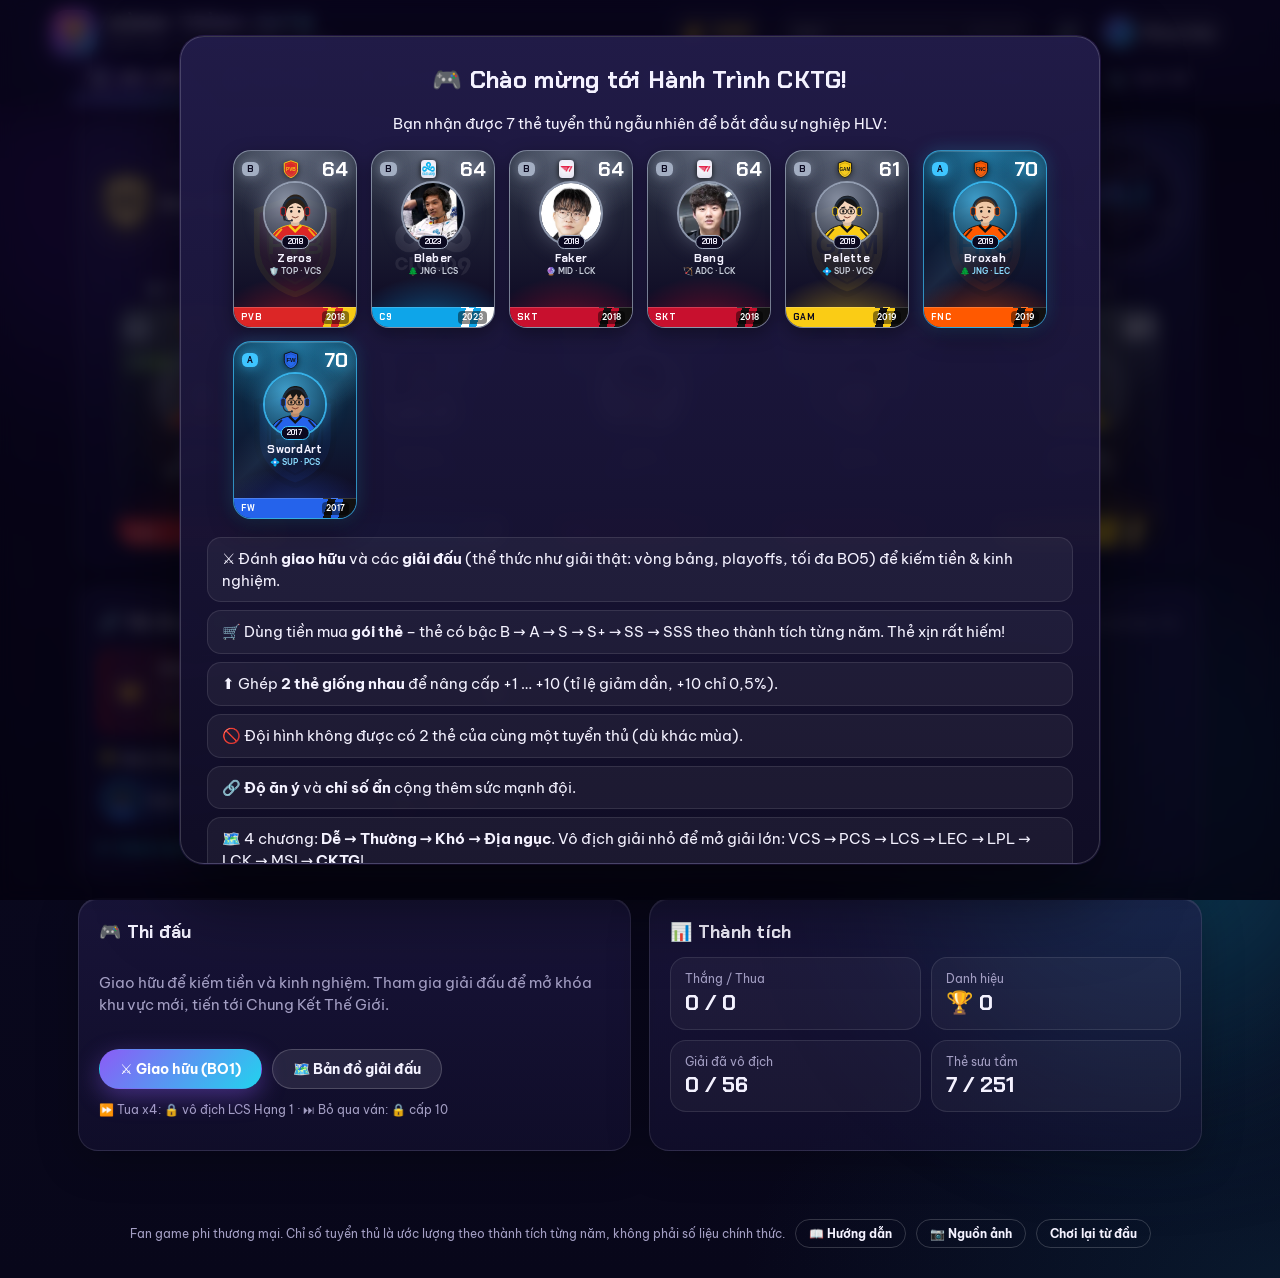
==== commit 5abc8fb5: "Đấu xếp hạng, bảng xếp hạng và hướng dẫn người mới - Tab Xếp hạng: ghép trận với đội đã lưu của ngườ" ====
--- a/index.html
+++ b/index.html
@@ -7,9 +7,9 @@
   <link rel="preconnect" href="https://fonts.googleapis.com">
   <link rel="preconnect" href="https://fonts.gstatic.com" crossorigin>
   <link href="https://fonts.googleapis.com/css2?family=Be+Vietnam+Pro:wght@400;500;600;700;800&family=Chakra+Petch:wght@600;700&display=swap" rel="stylesheet">
-  <link rel="stylesheet" href="css/style.css?v=16">
-  <link rel="stylesheet" href="css/ui.css?v=16">
-  <link rel="stylesheet" href="css/cards.css?v=16">
+  <link rel="stylesheet" href="css/style.css?v=18">
+  <link rel="stylesheet" href="css/ui.css?v=18">
+  <link rel="stylesheet" href="css/cards.css?v=18">
 </head>
 <body>
   <!-- Màn hình tải -->
@@ -43,6 +43,7 @@
     <nav class="tabs">
       <button data-view="team" class="active"><i>⚔️</i><span>Đội hình</span></button>
       <button data-view="map"><i>🗺️</i><span>Giải đấu</span></button>
+      <button data-view="rank"><i>🏆</i><span>Xếp hạng</span></button>
       <button data-view="shop"><i>🛍️</i><span>Cửa hàng</span><span class="dot hidden" id="pack-dot"></span></button>
       <button data-view="collection"><i>🃏</i><span class="lbl-long">Bộ sưu tập</span><span class="lbl-short">Sưu tập</span></button>
       <button data-view="upgrade"><i>⬆️</i><span>Nâng cấp</span></button>
@@ -55,6 +56,7 @@
   <main>
     <section id="view-team" class="view active"></section>
     <section id="view-map" class="view"></section>
+    <section id="view-rank" class="view"></section>
     <section id="view-shop" class="view"></section>
     <section id="view-collection" class="view"></section>
     <section id="view-upgrade" class="view"></section>
@@ -66,6 +68,7 @@
     Fan game phi thương mại. Chỉ số tuyển thủ là ước lượng theo thành tích từng năm, không phải số liệu chính thức.
     <span id="analytics-note" class="hidden">Trang dùng Google Analytics để đếm lượt truy cập (ẩn danh IP). Tài khoản đăng nhập được ghi thời gian chơi để thống kê.</span>
     <button id="donate-btn2" class="btn small donate-btn">💖 Ủng hộ nhà phát hành</button>
+    <button id="guide-btn" class="btn ghost small">📖 Hướng dẫn</button>
     <button id="credits-btn" class="btn ghost small">📷 Nguồn ảnh</button>
     <button id="reset" class="btn ghost small">Chơi lại từ đầu</button>
   </footer>
@@ -113,23 +116,25 @@
 
   <div id="toasts"></div>
 
-  <script src="js/data.js?v=16"></script>
-  <script src="js/sfx.js?v=16"></script>
-  <script src="js/credits.js?v=16"></script>
-  <script src="js/photo-manifest.js?v=16"></script>
-  <script src="js/art.js?v=16"></script>
-  <script src="js/worldmap.js?v=16"></script>
-  <script src="js/match.js?v=16"></script>
-  <script src="js/social.js?v=16"></script>
-  <script src="js/tour.js?v=16"></script>
-  <script src="js/upgrade.js?v=16"></script>
-  <script src="js/achieve.js?v=16"></script>
-  <script src="js/donate-config.js?v=16"></script>
-  <script src="js/names.js?v=16"></script>
-  <script src="js/ui.js?v=16"></script>
-  <script src="js/main.js?v=16"></script>
-  <script src="js/firebase-config.js?v=16"></script>
-  <script src="js/auth.js?v=16"></script>
-  <script src="js/activity.js?v=16"></script>
+  <script src="js/data.js?v=18"></script>
+  <script src="js/sfx.js?v=18"></script>
+  <script src="js/credits.js?v=18"></script>
+  <script src="js/photo-manifest.js?v=18"></script>
+  <script src="js/art.js?v=18"></script>
+  <script src="js/worldmap.js?v=18"></script>
+  <script src="js/match.js?v=18"></script>
+  <script src="js/social.js?v=18"></script>
+  <script src="js/tour.js?v=18"></script>
+  <script src="js/upgrade.js?v=18"></script>
+  <script src="js/achieve.js?v=18"></script>
+  <script src="js/donate-config.js?v=18"></script>
+  <script src="js/names.js?v=18"></script>
+  <script src="js/ui.js?v=18"></script>
+  <script src="js/main.js?v=18"></script>
+  <script src="js/firebase-config.js?v=18"></script>
+  <script src="js/auth.js?v=18"></script>
+  <script src="js/activity.js?v=18"></script>
+  <script src="js/ranked.js?v=18"></script>
+  <script src="js/guide.js?v=18"></script>
 </body>
 </html>
--- a/css/ui.css
+++ b/css/ui.css
@@ -567,3 +567,115 @@
 @media (prefers-reduced-motion: reduce) {
   *, *::before, *::after { animation-duration: .01ms !important; animation-iteration-count: 1 !important; transition-duration: .01ms !important; }
 }
+
+/* ===== Đấu xếp hạng & bảng xếp hạng ===== */
+#view-rank .up, #modal-box .up { color: var(--lime); }
+#view-rank .down, #modal-box .down { color: var(--red); }
+.rk-wrap { display: grid; grid-template-columns: minmax(0, 1fr) minmax(0, 1.25fr); gap: 18px; align-items: start; }
+.rk-badge {
+  --rk: #c3cad8; display: inline-grid; place-items: center; width: 26px; height: 26px; border-radius: 50%; font-size: 14px; vertical-align: middle;
+  background: radial-gradient(circle at 35% 30%, color-mix(in srgb, var(--rk) 55%, transparent), rgba(0, 0, 0, .25));
+  box-shadow: 0 0 0 2px var(--rk), 0 0 12px color-mix(in srgb, var(--rk) 60%, transparent);
+}
+.rk-badge.big { width: 76px; height: 76px; font-size: 40px; flex-shrink: 0; box-shadow: 0 0 0 3px var(--rk), 0 0 28px color-mix(in srgb, var(--rk) 70%, transparent); animation: rkGlow 2.6s ease-in-out infinite; }
+@keyframes rkGlow { 50% { box-shadow: 0 0 0 3px var(--rk), 0 0 44px color-mix(in srgb, var(--rk) 90%, transparent); } }
+.rk-me, .rk-res { display: flex; align-items: center; gap: 16px; margin: 6px 0 14px; }
+.rk-me-main, .rk-res-main { flex: 1; min-width: 0; display: grid; gap: 6px; }
+.rk-tier, .rk-res-tier { font: 700 24px var(--display); letter-spacing: .5px; }
+.rk-bar { height: 10px; border-radius: 6px; background: rgba(255, 255, 255, .08); overflow: hidden; }
+.rk-bar i { display: block; height: 100%; border-radius: 6px; transition: width 1.1s cubic-bezier(.2, .8, .2, 1); box-shadow: 0 0 12px currentColor; }
+.rk-me small, .rk-res-rp { color: var(--muted); font-size: 13px; }
+.rk-res-rp b { color: var(--text); font-size: 18px; }
+.rk-stats { display: grid; grid-template-columns: repeat(4, minmax(0, 1fr)); gap: 8px; margin-bottom: 12px; }
+.rk-stats div { background: var(--glass); border: 1px solid var(--stroke); border-radius: 12px; padding: 8px; text-align: center; display: grid; }
+.rk-stats small { color: var(--muted); font-size: 11px; }
+.rk-stats b { font: 700 18px var(--display); }
+.rk-play { width: 100%; padding: 14px; font-size: 16px; }
+.rk-tix { display: flex; align-items: center; gap: 4px; flex-wrap: wrap; margin: 10px 0 4px; }
+.rk-tix i { width: 14px; height: 6px; border-radius: 3px; background: rgba(255, 255, 255, .12); }
+.rk-tix i.on { background: var(--grad); box-shadow: 0 0 6px rgba(34, 211, 238, .6); }
+.rk-tix span { margin-left: 6px; color: var(--muted); font-size: 12px; }
+.rk-hist { display: grid; gap: 6px; }
+.rk-h { display: grid; grid-template-columns: 52px minmax(0, 1fr) auto 44px; gap: 8px; align-items: center; padding: 7px 10px; border-radius: 10px; background: var(--glass); border-left: 3px solid var(--lime); font-size: 13px; }
+.rk-h.l { border-left-color: var(--red); }
+.rk-h b { font-size: 11px; letter-spacing: .5px; }
+.rk-h.w b { color: var(--lime); } .rk-h.l b { color: var(--red); }
+.rk-h-opp { overflow: hidden; text-overflow: ellipsis; white-space: nowrap; }
+.rk-h small { color: var(--muted); } .rk-h em { font-style: normal; font-weight: 700; text-align: right; }
+.rk-help { margin-top: 14px; font-size: 13px; }
+.rk-help summary { cursor: pointer; color: var(--c); font-weight: 600; }
+.rk-tiers { display: grid; grid-template-columns: repeat(3, minmax(0, 1fr)); gap: 8px; margin: 10px 0; }
+.rk-tiers > span { display: flex; align-items: center; gap: 6px; font-weight: 600; }
+.rk-tiers small { color: var(--muted); font-weight: 400; margin-left: auto; }
+.rk-guest { text-align: center; padding: 16px 6px; }
+.rk-guest-i { font-size: 40px; }
+.rk-mini { font-size: 12px; color: var(--muted); margin: 2px 0 4px; }
+.rk-mini .rk-badge { width: 20px; height: 20px; font-size: 11px; }
+.rk-promo { background: var(--grad-hot); -webkit-background-clip: text; background-clip: text; color: transparent; }
+.rk-flash { text-align: center; font: 700 18px var(--display); padding: 10px; margin: 6px 0; border-radius: 12px; animation: rkPop .7s cubic-bezier(.2, 1.6, .4, 1); }
+.rk-flash.up { background: rgba(163, 255, 71, .1); border: 1px solid rgba(163, 255, 71, .4); }
+.rk-flash.down { background: rgba(255, 83, 112, .1); border: 1px solid rgba(255, 83, 112, .4); }
+@keyframes rkPop { from { transform: scale(.6); opacity: 0; } }
+.lb-tabs, .lb-scope { display: flex; gap: 6px; flex-wrap: wrap; margin-bottom: 8px; }
+.lb-tabs button, .lb-scope button {
+  border: 1px solid var(--stroke); background: var(--glass); color: var(--muted); border-radius: 999px; padding: 6px 12px; font: 600 13px var(--font); cursor: pointer;
+}
+.lb-tabs button.on, .lb-scope button.on { color: #fff; background: rgba(139, 92, 246, .3); border-color: rgba(139, 92, 246, .7); }
+.lb-scope .lb-ref { margin-left: auto; }
+.lb-me { font-size: 13px; color: var(--muted); margin: 4px 0 10px; min-height: 20px; }
+.lb-me b { color: var(--text); }
+.lb-list { display: grid; gap: 4px; max-height: 640px; overflow-y: auto; padding-right: 2px; }
+.lb-row { display: grid; grid-template-columns: 34px 30px minmax(0, 1fr) auto; gap: 10px; align-items: center; padding: 7px 10px; border-radius: 12px; background: var(--glass); cursor: pointer; transition: background .2s; }
+.lb-row:hover { background: var(--glass2); }
+.lb-row.me { background: rgba(34, 211, 238, .12); box-shadow: inset 0 0 0 1px rgba(34, 211, 238, .5); }
+.lb-row.top1 { background: linear-gradient(90deg, rgba(245, 197, 66, .18), var(--glass)); }
+.lb-row.top2 { background: linear-gradient(90deg, rgba(195, 202, 216, .14), var(--glass)); }
+.lb-row.top3 { background: linear-gradient(90deg, rgba(208, 138, 78, .14), var(--glass)); }
+.lb-pos { text-align: center; font: 700 15px var(--display); color: var(--muted); }
+.lb-logo { width: 30px; height: 30px; display: grid; place-items: center; }
+.lb-logo > * { max-width: 30px; max-height: 30px; }
+.lb-name { display: grid; min-width: 0; }
+.lb-name b, .lb-name small { overflow: hidden; text-overflow: ellipsis; white-space: nowrap; }
+.lb-name small { color: var(--muted); font-size: 11.5px; }
+.lb-val { white-space: nowrap; font-size: 14px; display: flex; align-items: center; gap: 6px; }
+.lt-roster { max-width: 460px; margin: 0 auto; }
+@media (max-width: 900px) { .rk-wrap { grid-template-columns: minmax(0, 1fr); } }
+@media (max-width: 640px) {
+  .rk-badge.big { width: 60px; height: 60px; font-size: 32px; }
+  .rk-tier, .rk-res-tier { font-size: 20px; }
+  .rk-tiers { grid-template-columns: repeat(2, minmax(0, 1fr)); }
+  .lb-list { max-height: none; }
+  .lb-row { grid-template-columns: 28px 26px minmax(0, 1fr) auto; gap: 8px; padding: 7px 8px; }
+  .lb-tabs button, .lb-scope button { padding: 6px 10px; font-size: 12px; }
+}
+
+/* ===== Hướng dẫn người mới ===== */
+#guide { position: fixed; inset: 0; z-index: 250; animation: fadein .25s; }
+#guide.out { opacity: 0; transition: opacity .25s; }
+.gd-hole {
+  position: fixed; border-radius: 14px; pointer-events: none;
+  box-shadow: 0 0 0 9999px rgba(5, 4, 20, .74), 0 0 0 2px var(--c), 0 0 26px 4px rgba(34, 211, 238, .55);
+  transition: left .35s cubic-bezier(.2, .8, .2, 1), top .35s cubic-bezier(.2, .8, .2, 1), width .35s cubic-bezier(.2, .8, .2, 1), height .35s cubic-bezier(.2, .8, .2, 1);
+  animation: gdPulse 1.8s ease-in-out infinite;
+}
+.gd-hole.none { box-shadow: 0 0 0 9999px rgba(5, 4, 20, .74); animation: none; }
+@keyframes gdPulse { 50% { box-shadow: 0 0 0 9999px rgba(5, 4, 20, .74), 0 0 0 3px var(--c), 0 0 40px 8px rgba(34, 211, 238, .7); } }
+.gd-tip {
+  position: fixed; width: min(360px, calc(100vw - 32px)); padding: 16px 18px 14px; border-radius: 18px;
+  background: linear-gradient(160deg, #1d1747, #120f2e); border: 1px solid rgba(139, 92, 246, .55);
+  box-shadow: 0 18px 50px rgba(0, 0, 0, .55), 0 0 30px rgba(139, 92, 246, .25);
+  transition: left .35s cubic-bezier(.2, .8, .2, 1), top .35s cubic-bezier(.2, .8, .2, 1);
+}
+.gd-tip.pop { animation: gdPop .35s cubic-bezier(.2, 1.4, .4, 1); }
+@keyframes gdPop { from { transform: scale(.92); opacity: .4; } }
+.gd-head { display: flex; justify-content: space-between; align-items: baseline; gap: 10px; }
+.gd-head b { font: 700 17px var(--display); }
+.gd-head span { color: var(--muted); font-size: 12px; white-space: nowrap; }
+.gd-tip p { margin: 8px 0 10px; line-height: 1.55; font-size: 14px; color: #ddd8f5; }
+.gd-dots { display: flex; gap: 4px; margin-bottom: 12px; }
+.gd-dots i { flex: 1; height: 4px; border-radius: 2px; background: rgba(255, 255, 255, .12); }
+.gd-dots i.done { background: rgba(34, 211, 238, .45); }
+.gd-dots i.on { background: var(--grad); box-shadow: 0 0 8px rgba(34, 211, 238, .7); }
+.gd-btns { display: flex; gap: 8px; justify-content: flex-end; flex-wrap: wrap; }
+.gd-btns [data-g="skip"] { margin-right: auto; }
+@media (prefers-reduced-motion: reduce) { .gd-hole, .gd-tip { transition: none; animation: none; } }
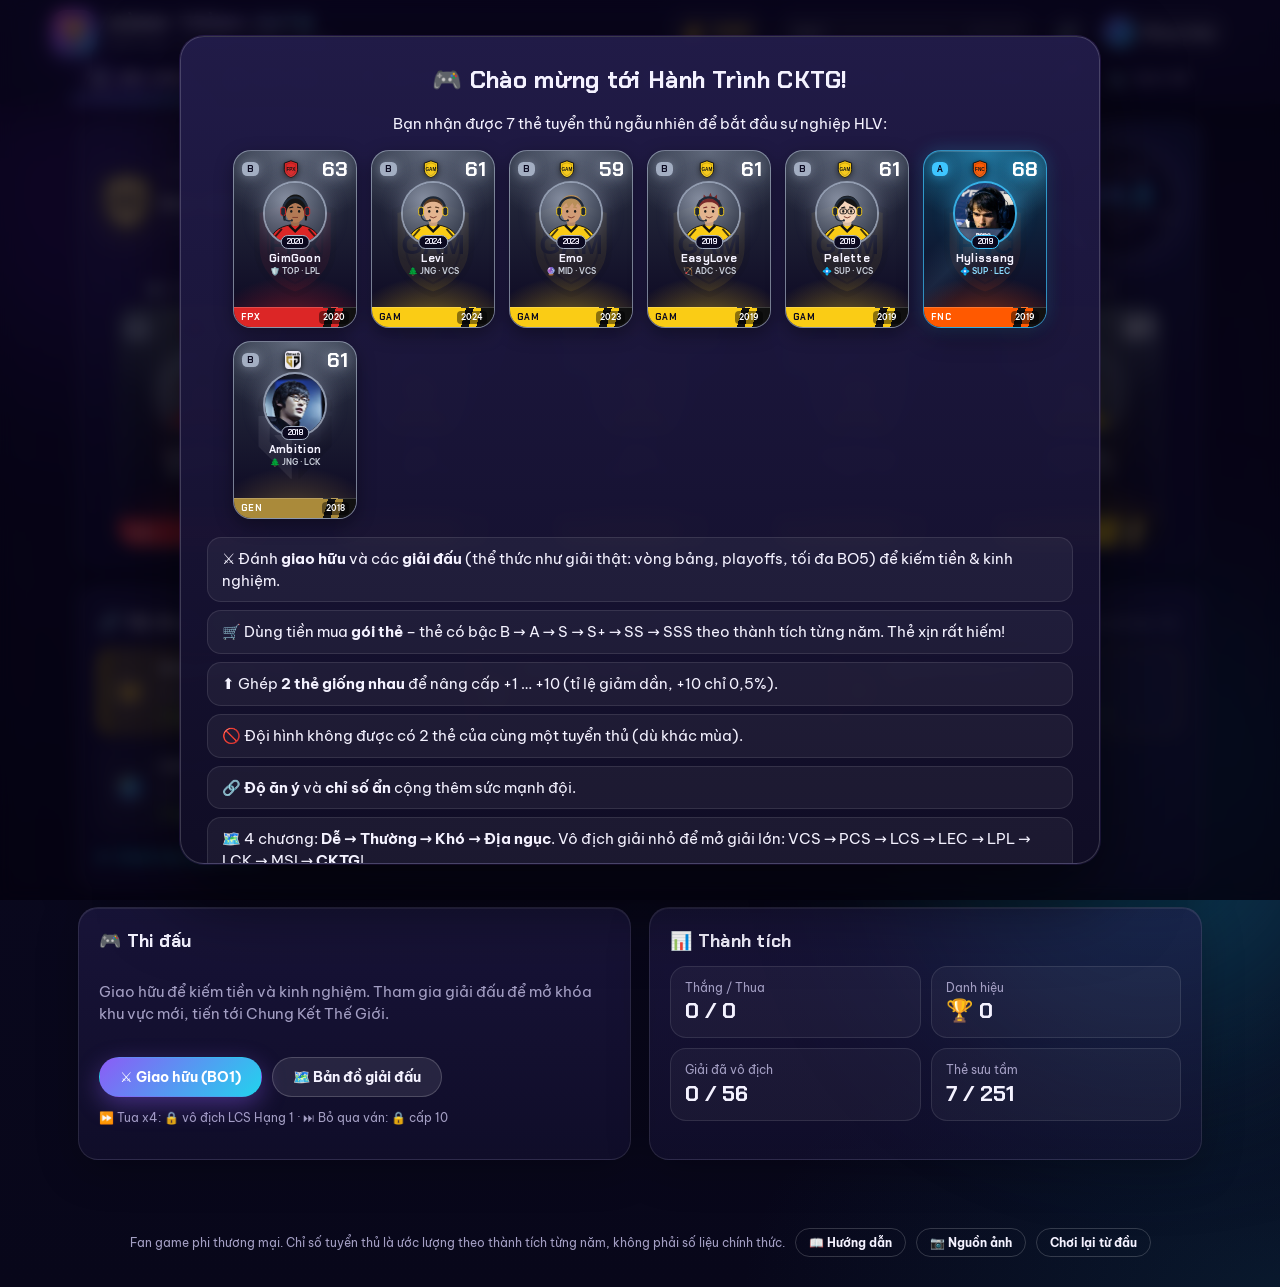
==== commit 4aab4e60: "Đấu xếp hạng: đội máy hiển thị như đội bình thường Co-Authored-By: Claude Opus 5.5 <noreply@anthropi" ====
--- a/index.html
+++ b/index.html
@@ -7,9 +7,9 @@
   <link rel="preconnect" href="https://fonts.googleapis.com">
   <link rel="preconnect" href="https://fonts.gstatic.com" crossorigin>
   <link href="https://fonts.googleapis.com/css2?family=Be+Vietnam+Pro:wght@400;500;600;700;800&family=Chakra+Petch:wght@600;700&display=swap" rel="stylesheet">
-  <link rel="stylesheet" href="css/style.css?v=18">
-  <link rel="stylesheet" href="css/ui.css?v=18">
-  <link rel="stylesheet" href="css/cards.css?v=18">
+  <link rel="stylesheet" href="css/style.css?v=19">
+  <link rel="stylesheet" href="css/ui.css?v=19">
+  <link rel="stylesheet" href="css/cards.css?v=19">
 </head>
 <body>
   <!-- Màn hình tải -->
@@ -116,25 +116,25 @@
 
   <div id="toasts"></div>
 
-  <script src="js/data.js?v=18"></script>
-  <script src="js/sfx.js?v=18"></script>
-  <script src="js/credits.js?v=18"></script>
-  <script src="js/photo-manifest.js?v=18"></script>
-  <script src="js/art.js?v=18"></script>
-  <script src="js/worldmap.js?v=18"></script>
-  <script src="js/match.js?v=18"></script>
-  <script src="js/social.js?v=18"></script>
-  <script src="js/tour.js?v=18"></script>
-  <script src="js/upgrade.js?v=18"></script>
-  <script src="js/achieve.js?v=18"></script>
-  <script src="js/donate-config.js?v=18"></script>
-  <script src="js/names.js?v=18"></script>
-  <script src="js/ui.js?v=18"></script>
-  <script src="js/main.js?v=18"></script>
-  <script src="js/firebase-config.js?v=18"></script>
-  <script src="js/auth.js?v=18"></script>
-  <script src="js/activity.js?v=18"></script>
-  <script src="js/ranked.js?v=18"></script>
-  <script src="js/guide.js?v=18"></script>
+  <script src="js/data.js?v=19"></script>
+  <script src="js/sfx.js?v=19"></script>
+  <script src="js/credits.js?v=19"></script>
+  <script src="js/photo-manifest.js?v=19"></script>
+  <script src="js/art.js?v=19"></script>
+  <script src="js/worldmap.js?v=19"></script>
+  <script src="js/match.js?v=19"></script>
+  <script src="js/social.js?v=19"></script>
+  <script src="js/tour.js?v=19"></script>
+  <script src="js/upgrade.js?v=19"></script>
+  <script src="js/achieve.js?v=19"></script>
+  <script src="js/donate-config.js?v=19"></script>
+  <script src="js/names.js?v=19"></script>
+  <script src="js/ui.js?v=19"></script>
+  <script src="js/main.js?v=19"></script>
+  <script src="js/firebase-config.js?v=19"></script>
+  <script src="js/auth.js?v=19"></script>
+  <script src="js/activity.js?v=19"></script>
+  <script src="js/ranked.js?v=19"></script>
+  <script src="js/guide.js?v=19"></script>
 </body>
 </html>
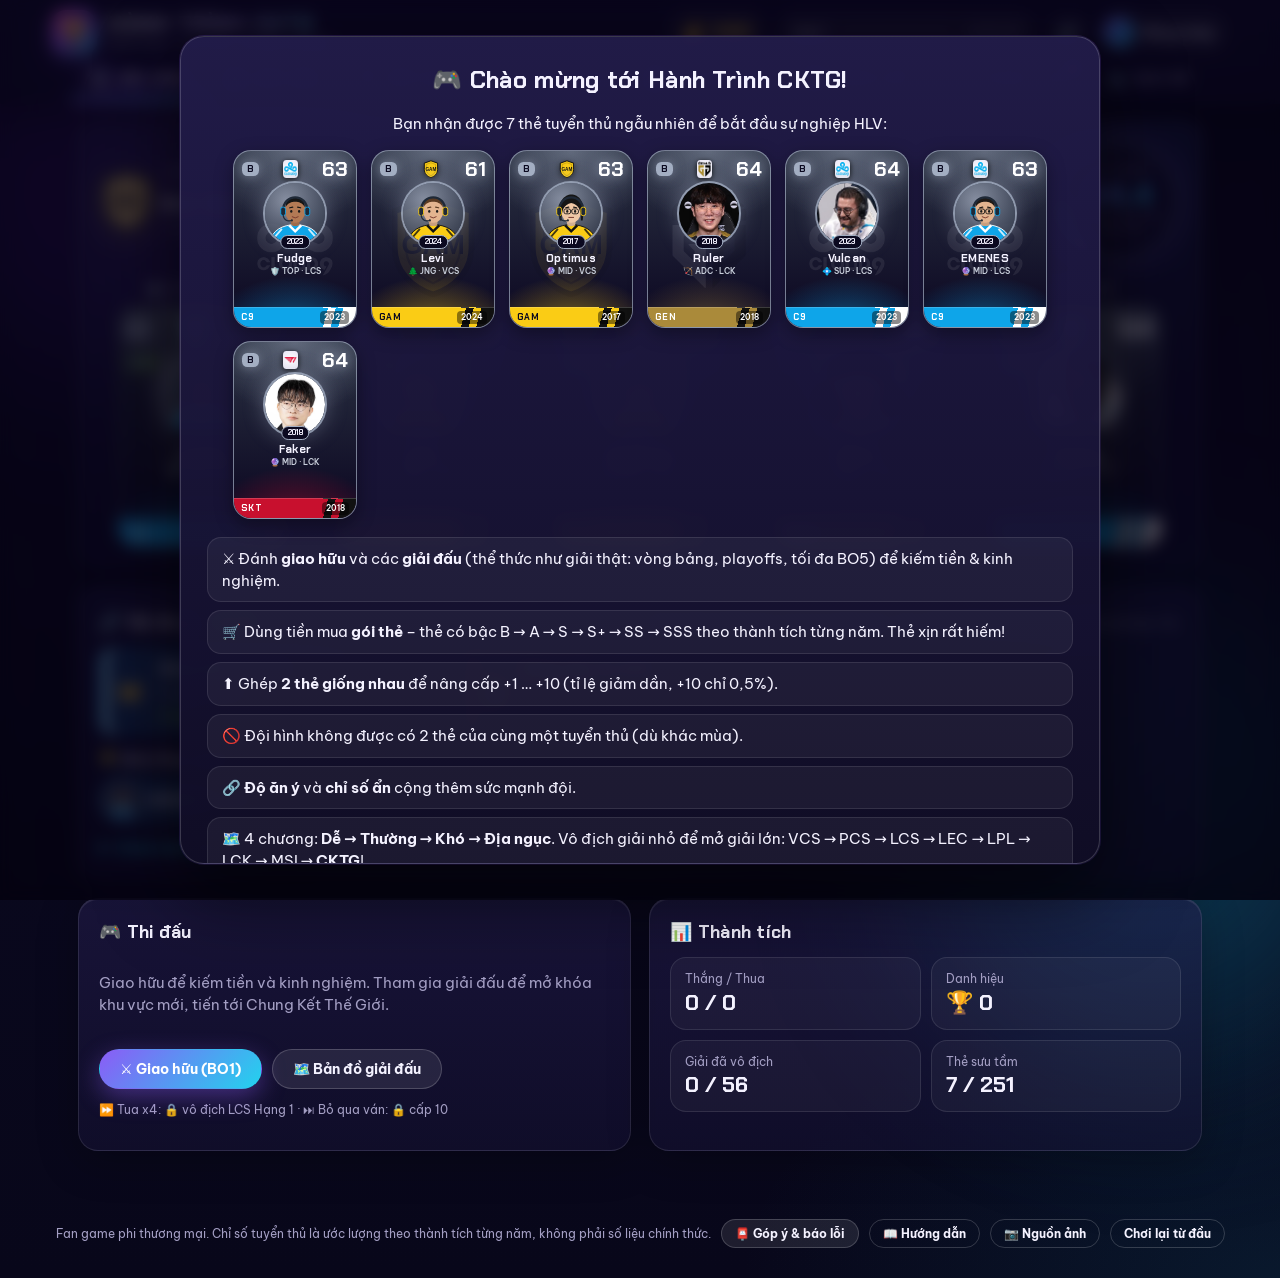
==== commit 096c2ec3: "Thêm hộp Góp ý & báo lỗi gửi nhà phát triển qua email hoặc Zalo Co-Authored-By: Claude Opus 5.5 <nor" ====
--- a/index.html
+++ b/index.html
@@ -7,9 +7,9 @@
   <link rel="preconnect" href="https://fonts.googleapis.com">
   <link rel="preconnect" href="https://fonts.gstatic.com" crossorigin>
   <link href="https://fonts.googleapis.com/css2?family=Be+Vietnam+Pro:wght@400;500;600;700;800&family=Chakra+Petch:wght@600;700&display=swap" rel="stylesheet">
-  <link rel="stylesheet" href="css/style.css?v=19">
-  <link rel="stylesheet" href="css/ui.css?v=19">
-  <link rel="stylesheet" href="css/cards.css?v=19">
+  <link rel="stylesheet" href="css/style.css?v=20">
+  <link rel="stylesheet" href="css/ui.css?v=20">
+  <link rel="stylesheet" href="css/cards.css?v=20">
 </head>
 <body>
   <!-- Màn hình tải -->
@@ -68,6 +68,7 @@
     Fan game phi thương mại. Chỉ số tuyển thủ là ước lượng theo thành tích từng năm, không phải số liệu chính thức.
     <span id="analytics-note" class="hidden">Trang dùng Google Analytics để đếm lượt truy cập (ẩn danh IP). Tài khoản đăng nhập được ghi thời gian chơi để thống kê.</span>
     <button id="donate-btn2" class="btn small donate-btn">💖 Ủng hộ nhà phát hành</button>
+    <button id="feedback-btn" class="btn small">📮 Góp ý & báo lỗi</button>
     <button id="guide-btn" class="btn ghost small">📖 Hướng dẫn</button>
     <button id="credits-btn" class="btn ghost small">📷 Nguồn ảnh</button>
     <button id="reset" class="btn ghost small">Chơi lại từ đầu</button>
@@ -116,25 +117,25 @@
 
   <div id="toasts"></div>
 
-  <script src="js/data.js?v=19"></script>
-  <script src="js/sfx.js?v=19"></script>
-  <script src="js/credits.js?v=19"></script>
-  <script src="js/photo-manifest.js?v=19"></script>
-  <script src="js/art.js?v=19"></script>
-  <script src="js/worldmap.js?v=19"></script>
-  <script src="js/match.js?v=19"></script>
-  <script src="js/social.js?v=19"></script>
-  <script src="js/tour.js?v=19"></script>
-  <script src="js/upgrade.js?v=19"></script>
-  <script src="js/achieve.js?v=19"></script>
-  <script src="js/donate-config.js?v=19"></script>
-  <script src="js/names.js?v=19"></script>
-  <script src="js/ui.js?v=19"></script>
-  <script src="js/main.js?v=19"></script>
-  <script src="js/firebase-config.js?v=19"></script>
-  <script src="js/auth.js?v=19"></script>
-  <script src="js/activity.js?v=19"></script>
-  <script src="js/ranked.js?v=19"></script>
-  <script src="js/guide.js?v=19"></script>
+  <script src="js/data.js?v=20"></script>
+  <script src="js/sfx.js?v=20"></script>
+  <script src="js/credits.js?v=20"></script>
+  <script src="js/photo-manifest.js?v=20"></script>
+  <script src="js/art.js?v=20"></script>
+  <script src="js/worldmap.js?v=20"></script>
+  <script src="js/match.js?v=20"></script>
+  <script src="js/social.js?v=20"></script>
+  <script src="js/tour.js?v=20"></script>
+  <script src="js/upgrade.js?v=20"></script>
+  <script src="js/achieve.js?v=20"></script>
+  <script src="js/donate-config.js?v=20"></script>
+  <script src="js/names.js?v=20"></script>
+  <script src="js/ui.js?v=20"></script>
+  <script src="js/main.js?v=20"></script>
+  <script src="js/firebase-config.js?v=20"></script>
+  <script src="js/auth.js?v=20"></script>
+  <script src="js/activity.js?v=20"></script>
+  <script src="js/ranked.js?v=20"></script>
+  <script src="js/guide.js?v=20"></script>
 </body>
 </html>
--- a/css/ui.css
+++ b/css/ui.css
@@ -679,3 +679,16 @@
 .gd-btns { display: flex; gap: 8px; justify-content: flex-end; flex-wrap: wrap; }
 .gd-btns [data-g="skip"] { margin-right: auto; }
 @media (prefers-reduced-motion: reduce) { .gd-hole, .gd-tip { transition: none; animation: none; } }
+
+/* ===== Góp ý & báo lỗi ===== */
+.fb-types { display: flex; flex-wrap: wrap; gap: 6px; justify-content: center; margin: 10px 0; }
+.fb-types label { cursor: pointer; }
+.fb-types input { position: absolute; opacity: 0; pointer-events: none; }
+.fb-types span { display: inline-block; padding: 7px 12px; border-radius: 999px; border: 1px solid var(--stroke); background: var(--glass); color: var(--muted); font-size: 13px; font-weight: 600; transition: all .2s; }
+.fb-types input:checked + span { color: #fff; background: rgba(139, 92, 246, .3); border-color: rgba(139, 92, 246, .7); }
+.fb-types input:focus-visible + span { outline: 2px solid var(--c); }
+#fb-text { width: 100%; box-sizing: border-box; resize: vertical; min-height: 110px; padding: 12px; border-radius: 12px; border: 1px solid var(--stroke2); background: rgba(0, 0, 0, .25); color: var(--text); font: 15px/1.5 var(--font); }
+#fb-text:focus { outline: none; border-color: var(--c); box-shadow: 0 0 0 3px rgba(34, 211, 238, .2); }
+.fb-inc { display: flex; align-items: center; gap: 8px; margin: 8px 0 0; font-size: 13px; color: var(--muted); cursor: pointer; }
+.fb-opts .kv b { font-size: 14px; word-break: break-all; }
+@media (max-width: 640px) { #fb-text { font-size: 16px; } }
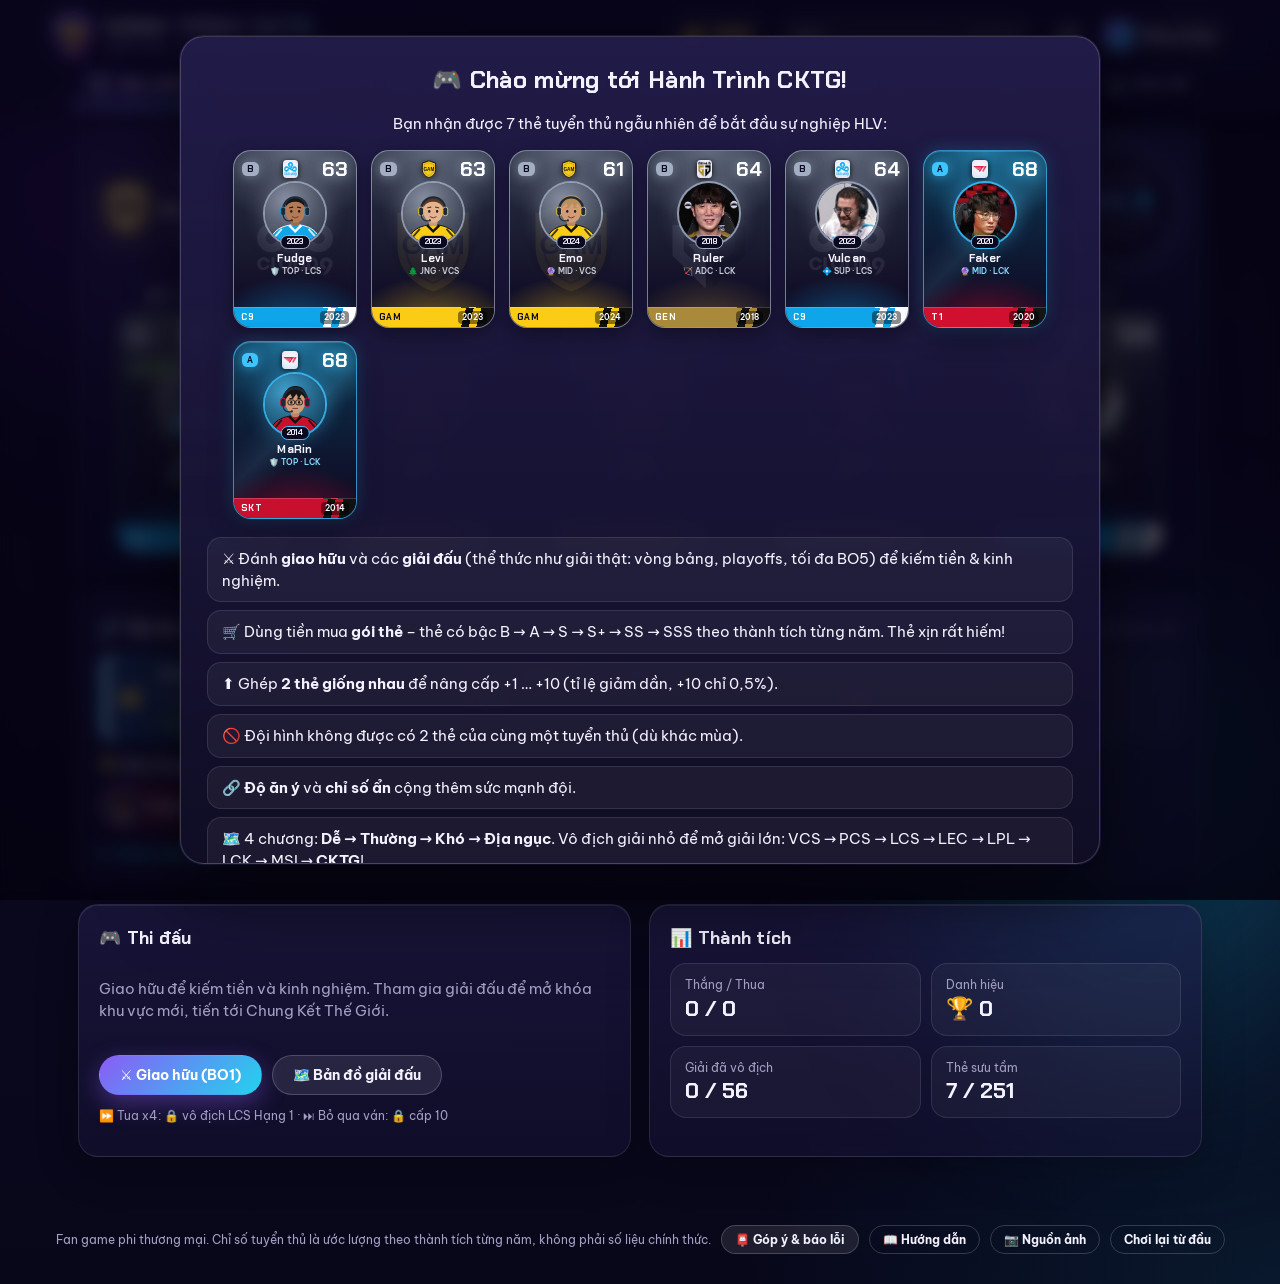
==== commit b525a2d1: "Thêm logo khiên vô địch cho game và công cụ làm video quảng cáo - Logo mới (img/brand): thay emoji ở" ====
--- a/index.html
+++ b/index.html
@@ -4,18 +4,31 @@
   <meta charset="UTF-8">
   <meta name="viewport" content="width=device-width, initial-scale=1">
   <title>Hành Trình CKTG – Esports Manager</title>
+  <meta name="description" content="Game quản lý đội tuyển eSports chơi ngay trên trình duyệt: mở gói thẻ tuyển thủ, xếp đội hình, chinh phục giải đấu và leo bảng xếp hạng. Miễn phí, không cần tải.">
+  <meta name="theme-color" content="#0b0920">
+  <link rel="icon" type="image/svg+xml" href="img/brand/icon.svg">
+  <link rel="icon" type="image/png" sizes="32x32" href="img/brand/favicon-32.png">
+  <link rel="apple-touch-icon" href="img/brand/apple-touch-icon.png">
+  <meta property="og:type" content="website">
+  <meta property="og:url" content="https://cktg.online/">
+  <meta property="og:title" content="Hành Trình CKTG – Game quản lý đội tuyển eSports">
+  <meta property="og:description" content="Mở gói thẻ, xếp đội hình, chinh phục giải đấu và leo bảng xếp hạng. Chơi miễn phí ngay trên trình duyệt.">
+  <meta property="og:image" content="https://cktg.online/img/brand/og-image.png">
+  <meta property="og:image:width" content="1200">
+  <meta property="og:image:height" content="630">
+  <meta name="twitter:card" content="summary_large_image">
   <link rel="preconnect" href="https://fonts.googleapis.com">
   <link rel="preconnect" href="https://fonts.gstatic.com" crossorigin>
   <link href="https://fonts.googleapis.com/css2?family=Be+Vietnam+Pro:wght@400;500;600;700;800&family=Chakra+Petch:wght@600;700&display=swap" rel="stylesheet">
-  <link rel="stylesheet" href="css/style.css?v=20">
-  <link rel="stylesheet" href="css/ui.css?v=20">
-  <link rel="stylesheet" href="css/cards.css?v=20">
+  <link rel="stylesheet" href="css/style.css?v=21">
+  <link rel="stylesheet" href="css/ui.css?v=21">
+  <link rel="stylesheet" href="css/cards.css?v=21">
 </head>
 <body>
   <!-- Màn hình tải -->
   <div id="splash" aria-hidden="true">
     <div class="sp-glow"></div>
-    <div class="sp-logo">🏆</div>
+    <img class="sp-logo" src="img/brand/logo.svg" alt="">
     <div class="sp-title">HÀNH TRÌNH CKTG</div>
     <div class="sp-sub">Esports Manager</div>
     <div class="sp-bar"><i></i></div>
@@ -25,7 +38,7 @@
   <header class="topbar">
     <div class="hud-row">
       <div class="brand">
-        <span class="logo">🏆</span>
+        <span class="logo"><img src="img/brand/icon.svg" alt="Hành Trình CKTG"></span>
         <div><b>HÀNH TRÌNH CKTG</b><small>Build team · Leo rank · Vô địch thế giới</small></div>
       </div>
       <div class="stats">
@@ -117,25 +130,25 @@
 
   <div id="toasts"></div>
 
-  <script src="js/data.js?v=20"></script>
-  <script src="js/sfx.js?v=20"></script>
-  <script src="js/credits.js?v=20"></script>
-  <script src="js/photo-manifest.js?v=20"></script>
-  <script src="js/art.js?v=20"></script>
-  <script src="js/worldmap.js?v=20"></script>
-  <script src="js/match.js?v=20"></script>
-  <script src="js/social.js?v=20"></script>
-  <script src="js/tour.js?v=20"></script>
-  <script src="js/upgrade.js?v=20"></script>
-  <script src="js/achieve.js?v=20"></script>
-  <script src="js/donate-config.js?v=20"></script>
-  <script src="js/names.js?v=20"></script>
-  <script src="js/ui.js?v=20"></script>
-  <script src="js/main.js?v=20"></script>
-  <script src="js/firebase-config.js?v=20"></script>
-  <script src="js/auth.js?v=20"></script>
-  <script src="js/activity.js?v=20"></script>
-  <script src="js/ranked.js?v=20"></script>
-  <script src="js/guide.js?v=20"></script>
+  <script src="js/data.js?v=21"></script>
+  <script src="js/sfx.js?v=21"></script>
+  <script src="js/credits.js?v=21"></script>
+  <script src="js/photo-manifest.js?v=21"></script>
+  <script src="js/art.js?v=21"></script>
+  <script src="js/worldmap.js?v=21"></script>
+  <script src="js/match.js?v=21"></script>
+  <script src="js/social.js?v=21"></script>
+  <script src="js/tour.js?v=21"></script>
+  <script src="js/upgrade.js?v=21"></script>
+  <script src="js/achieve.js?v=21"></script>
+  <script src="js/donate-config.js?v=21"></script>
+  <script src="js/names.js?v=21"></script>
+  <script src="js/ui.js?v=21"></script>
+  <script src="js/main.js?v=21"></script>
+  <script src="js/firebase-config.js?v=21"></script>
+  <script src="js/auth.js?v=21"></script>
+  <script src="js/activity.js?v=21"></script>
+  <script src="js/ranked.js?v=21"></script>
+  <script src="js/guide.js?v=21"></script>
 </body>
 </html>
--- a/css/style.css
+++ b/css/style.css
@@ -60,8 +60,7 @@
 }
 .brand { display: flex; align-items: center; gap: 12px; min-width: 0; }
 .brand .logo {
-  width: 44px; height: 44px; border-radius: 14px; display: grid; place-items: center; font-size: 24px; flex-shrink: 0;
-  background: var(--grad-hot); box-shadow: 0 6px 20px rgba(139, 92, 246, .45);
+  width: 42px; height: 50px; display: grid; place-items: center; flex-shrink: 0;
 }
 .brand b {
   display: block; font-family: var(--display); font-size: 21px; letter-spacing: 1.5px; line-height: 1.1;
@@ -630,7 +629,7 @@
   .stat { white-space: nowrap; }
   .stat.money { font-size: 15px; }
   main { padding-top: 16px; }
-  .brand .logo { width: 38px; height: 38px; font-size: 20px; }
+  .brand .logo { width: 36px; height: 43px; }
   .xpbar { width: 60px; }
   .stat { padding: 6px 10px; }
   .lineup { grid-template-columns: repeat(2, 1fr); }
--- a/css/ui.css
+++ b/css/ui.css
@@ -42,7 +42,9 @@
   display: flex; justify-content: space-between; align-items: center; gap: 12px;
   max-width: 1240px; margin: 0 auto; padding: 10px clamp(14px, 3vw, 32px) 2px;
 }
-.brand .logo { position: relative; overflow: hidden; }
+/* logo khiên: vệt sáng chạy qua, cắt theo đúng hình khiên */
+.brand .logo { position: relative; overflow: hidden; -webkit-mask: url(../img/brand/icon.svg) center / contain no-repeat; mask: url(../img/brand/icon.svg) center / contain no-repeat; }
+.brand .logo img { width: 100%; height: 100%; object-fit: contain; display: block; }
 .brand .logo::after {
   content: ''; position: absolute; inset: 0;
   background: linear-gradient(115deg, transparent 35%, rgba(255, 255, 255, .55) 50%, transparent 65%);
@@ -238,8 +240,8 @@
   background: conic-gradient(from 0deg, #8b5cf6, #22d3ee, #ff4fd8, #8b5cf6); animation: spin 6s linear infinite;
 }
 .sp-logo {
-  position: relative; width: 96px; height: 96px; border-radius: 28px; display: grid; place-items: center; font-size: 52px;
-  background: var(--grad-hot); box-shadow: 0 16px 50px rgba(139, 92, 246, .6), inset 0 1px 0 rgba(255, 255, 255, .4);
+  position: relative; width: 120px; height: 128px; display: block;
+  filter: drop-shadow(0 14px 36px rgba(139, 92, 246, .65));
   animation: spLogo .9s var(--ease-out) both;
 }
 @keyframes spLogo { from { opacity: 0; transform: scale(.5) rotate(-12deg); } }
@@ -273,7 +275,7 @@
 @media (max-width: 1000px) {
   /* thanh trên gọn lại */
   .brand b { font-size: 17px; letter-spacing: 1px; }
-  .brand .logo { width: 38px; height: 38px; font-size: 20px; border-radius: 12px; }
+  .brand .logo { width: 36px; height: 43px; }
   .xpbar { width: 64px; }
   .stat { padding: 6px 11px; }
   .stat.donate-top span, .acct .acct-name, .acct .acct-sync { display: none; }
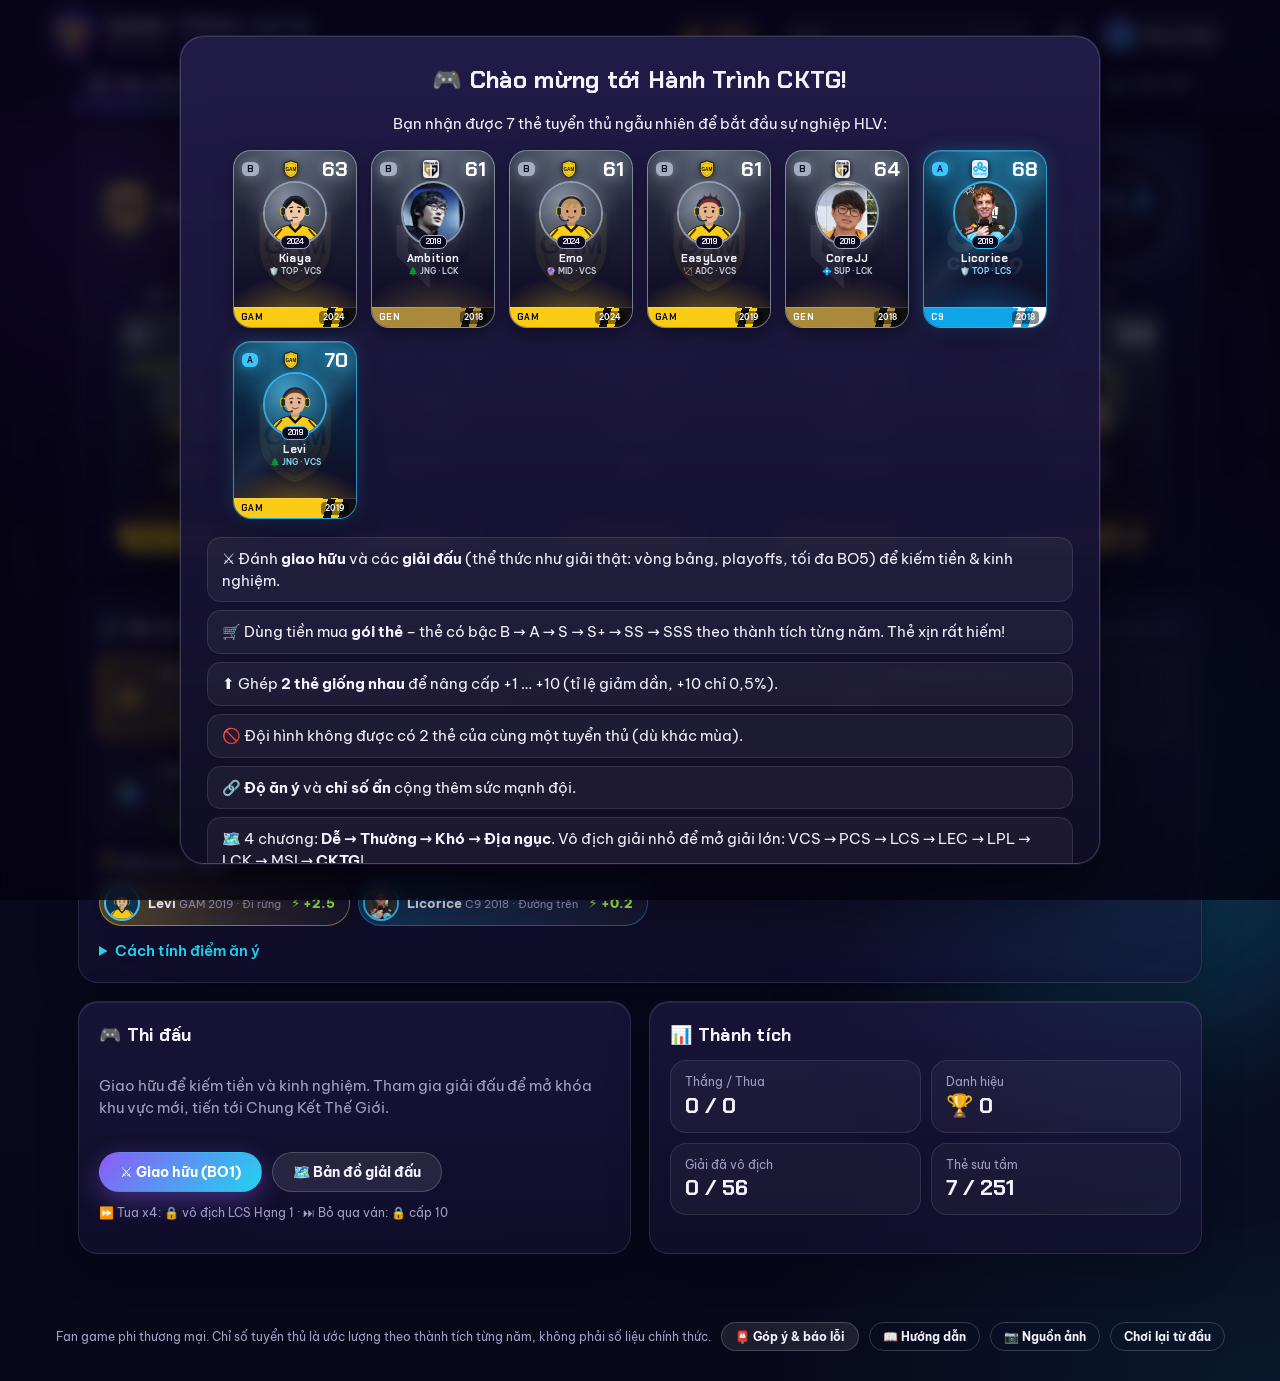
==== commit f4518818: "Tăng cường bảo mật web - Sửa lỗi chèn mã ở trang quản trị: dữ liệu người chơi được ép kiểu và lọc tr" ====
--- a/index.html
+++ b/index.html
@@ -3,6 +3,9 @@
 <head>
   <meta charset="UTF-8">
   <meta name="viewport" content="width=device-width, initial-scale=1">
+  <!-- Chỉ chạy mã của trang + thư viện tin cậy; chặn mã bị chèn vào (XSS). Thêm nguồn mới thì sửa cả admin.html -->
+  <meta http-equiv="Content-Security-Policy" content="script-src 'self' https://www.gstatic.com https://apis.google.com https://unpkg.com https://www.googletagmanager.com; object-src 'none'; base-uri 'self'; form-action 'self'; upgrade-insecure-requests">
+  <meta name="referrer" content="strict-origin-when-cross-origin">
   <title>Hành Trình CKTG – Esports Manager</title>
   <meta name="description" content="Game quản lý đội tuyển eSports chơi ngay trên trình duyệt: mở gói thẻ tuyển thủ, xếp đội hình, chinh phục giải đấu và leo bảng xếp hạng. Miễn phí, không cần tải.">
   <meta name="theme-color" content="#0b0920">
@@ -20,9 +23,9 @@
   <link rel="preconnect" href="https://fonts.googleapis.com">
   <link rel="preconnect" href="https://fonts.gstatic.com" crossorigin>
   <link href="https://fonts.googleapis.com/css2?family=Be+Vietnam+Pro:wght@400;500;600;700;800&family=Chakra+Petch:wght@600;700&display=swap" rel="stylesheet">
-  <link rel="stylesheet" href="css/style.css?v=21">
-  <link rel="stylesheet" href="css/ui.css?v=21">
-  <link rel="stylesheet" href="css/cards.css?v=21">
+  <link rel="stylesheet" href="css/style.css?v=22">
+  <link rel="stylesheet" href="css/ui.css?v=22">
+  <link rel="stylesheet" href="css/cards.css?v=22">
 </head>
 <body>
   <!-- Màn hình tải -->
@@ -130,25 +133,25 @@
 
   <div id="toasts"></div>
 
-  <script src="js/data.js?v=21"></script>
-  <script src="js/sfx.js?v=21"></script>
-  <script src="js/credits.js?v=21"></script>
-  <script src="js/photo-manifest.js?v=21"></script>
-  <script src="js/art.js?v=21"></script>
-  <script src="js/worldmap.js?v=21"></script>
-  <script src="js/match.js?v=21"></script>
-  <script src="js/social.js?v=21"></script>
-  <script src="js/tour.js?v=21"></script>
-  <script src="js/upgrade.js?v=21"></script>
-  <script src="js/achieve.js?v=21"></script>
-  <script src="js/donate-config.js?v=21"></script>
-  <script src="js/names.js?v=21"></script>
-  <script src="js/ui.js?v=21"></script>
-  <script src="js/main.js?v=21"></script>
-  <script src="js/firebase-config.js?v=21"></script>
-  <script src="js/auth.js?v=21"></script>
-  <script src="js/activity.js?v=21"></script>
-  <script src="js/ranked.js?v=21"></script>
-  <script src="js/guide.js?v=21"></script>
+  <script src="js/data.js?v=22"></script>
+  <script src="js/sfx.js?v=22"></script>
+  <script src="js/credits.js?v=22"></script>
+  <script src="js/photo-manifest.js?v=22"></script>
+  <script src="js/art.js?v=22"></script>
+  <script src="js/worldmap.js?v=22"></script>
+  <script src="js/match.js?v=22"></script>
+  <script src="js/social.js?v=22"></script>
+  <script src="js/tour.js?v=22"></script>
+  <script src="js/upgrade.js?v=22"></script>
+  <script src="js/achieve.js?v=22"></script>
+  <script src="js/donate-config.js?v=22"></script>
+  <script src="js/names.js?v=22"></script>
+  <script src="js/ui.js?v=22"></script>
+  <script src="js/main.js?v=22"></script>
+  <script src="js/firebase-config.js?v=22"></script>
+  <script src="js/auth.js?v=22"></script>
+  <script src="js/activity.js?v=22"></script>
+  <script src="js/ranked.js?v=22"></script>
+  <script src="js/guide.js?v=22"></script>
 </body>
 </html>
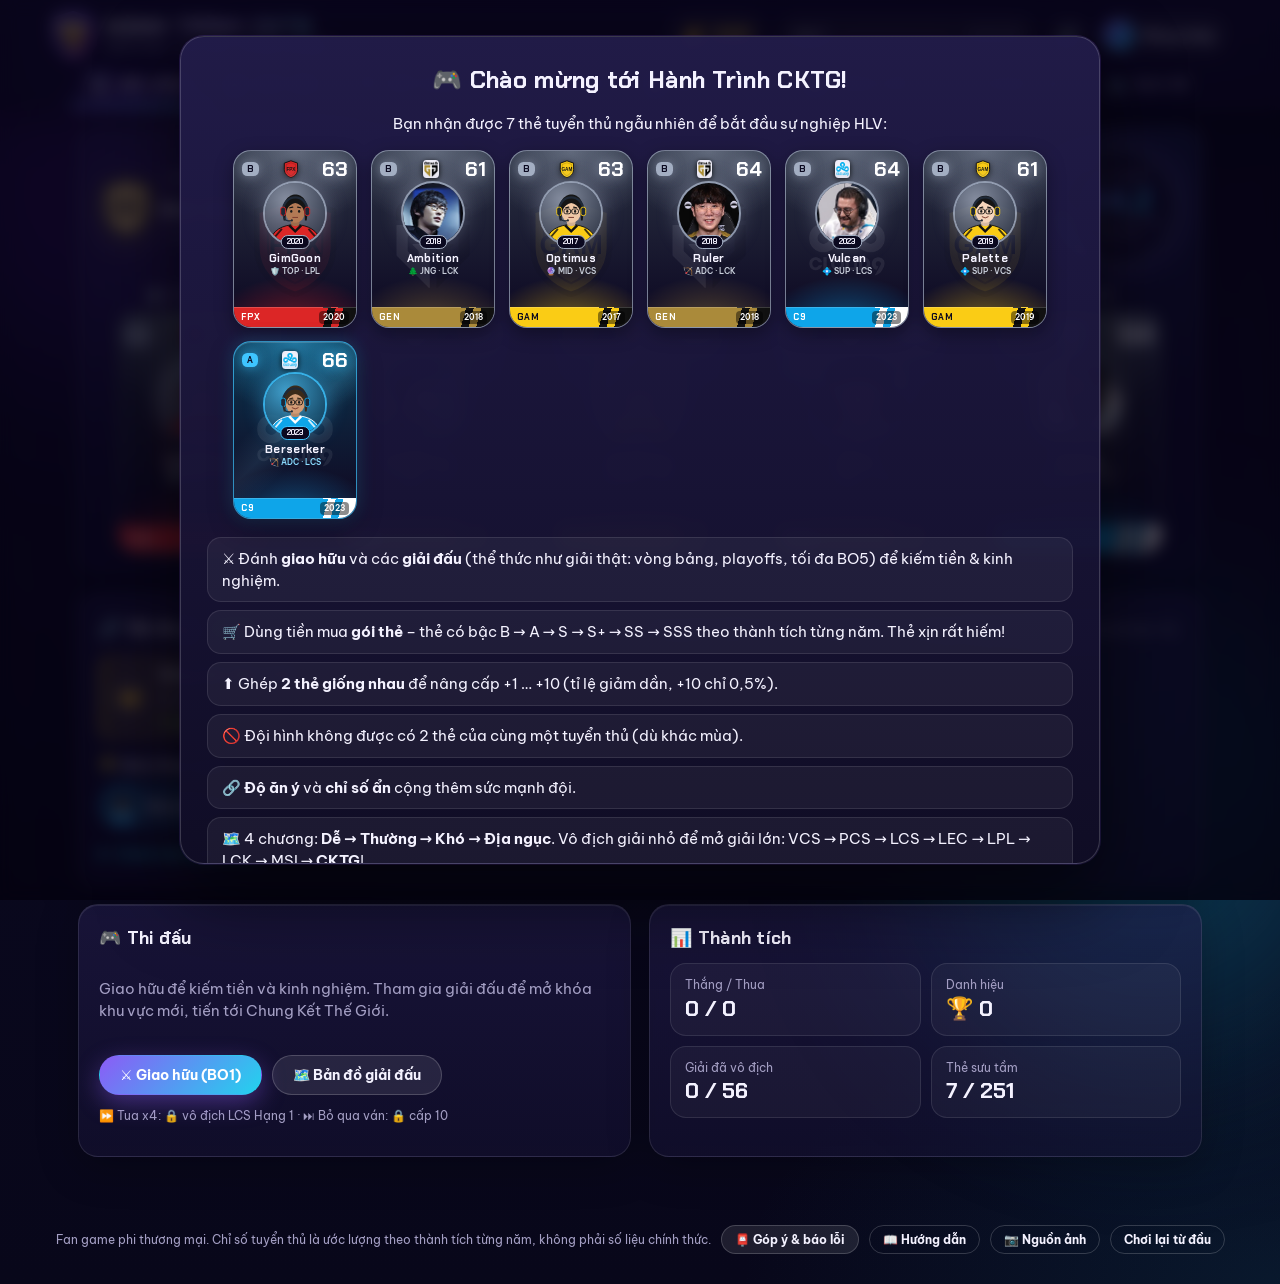
==== commit 2701bfd3: "Xếp hạng: ghép đối thủ theo sức mạnh đội và thêm bot - Ưu tiên đội có sức mạnh chênh ≤4 (nới tới 8)," ====
--- a/index.html
+++ b/index.html
@@ -23,9 +23,9 @@
   <link rel="preconnect" href="https://fonts.googleapis.com">
   <link rel="preconnect" href="https://fonts.gstatic.com" crossorigin>
   <link href="https://fonts.googleapis.com/css2?family=Be+Vietnam+Pro:wght@400;500;600;700;800&family=Chakra+Petch:wght@600;700&display=swap" rel="stylesheet">
-  <link rel="stylesheet" href="css/style.css?v=22">
-  <link rel="stylesheet" href="css/ui.css?v=22">
-  <link rel="stylesheet" href="css/cards.css?v=22">
+  <link rel="stylesheet" href="css/style.css?v=23">
+  <link rel="stylesheet" href="css/ui.css?v=23">
+  <link rel="stylesheet" href="css/cards.css?v=23">
 </head>
 <body>
   <!-- Màn hình tải -->
@@ -133,25 +133,25 @@
 
   <div id="toasts"></div>
 
-  <script src="js/data.js?v=22"></script>
-  <script src="js/sfx.js?v=22"></script>
-  <script src="js/credits.js?v=22"></script>
-  <script src="js/photo-manifest.js?v=22"></script>
-  <script src="js/art.js?v=22"></script>
-  <script src="js/worldmap.js?v=22"></script>
-  <script src="js/match.js?v=22"></script>
-  <script src="js/social.js?v=22"></script>
-  <script src="js/tour.js?v=22"></script>
-  <script src="js/upgrade.js?v=22"></script>
-  <script src="js/achieve.js?v=22"></script>
-  <script src="js/donate-config.js?v=22"></script>
-  <script src="js/names.js?v=22"></script>
-  <script src="js/ui.js?v=22"></script>
-  <script src="js/main.js?v=22"></script>
-  <script src="js/firebase-config.js?v=22"></script>
-  <script src="js/auth.js?v=22"></script>
-  <script src="js/activity.js?v=22"></script>
-  <script src="js/ranked.js?v=22"></script>
-  <script src="js/guide.js?v=22"></script>
+  <script src="js/data.js?v=23"></script>
+  <script src="js/sfx.js?v=23"></script>
+  <script src="js/credits.js?v=23"></script>
+  <script src="js/photo-manifest.js?v=23"></script>
+  <script src="js/art.js?v=23"></script>
+  <script src="js/worldmap.js?v=23"></script>
+  <script src="js/match.js?v=23"></script>
+  <script src="js/social.js?v=23"></script>
+  <script src="js/tour.js?v=23"></script>
+  <script src="js/upgrade.js?v=23"></script>
+  <script src="js/achieve.js?v=23"></script>
+  <script src="js/donate-config.js?v=23"></script>
+  <script src="js/names.js?v=23"></script>
+  <script src="js/ui.js?v=23"></script>
+  <script src="js/main.js?v=23"></script>
+  <script src="js/firebase-config.js?v=23"></script>
+  <script src="js/auth.js?v=23"></script>
+  <script src="js/activity.js?v=23"></script>
+  <script src="js/ranked.js?v=23"></script>
+  <script src="js/guide.js?v=23"></script>
 </body>
 </html>
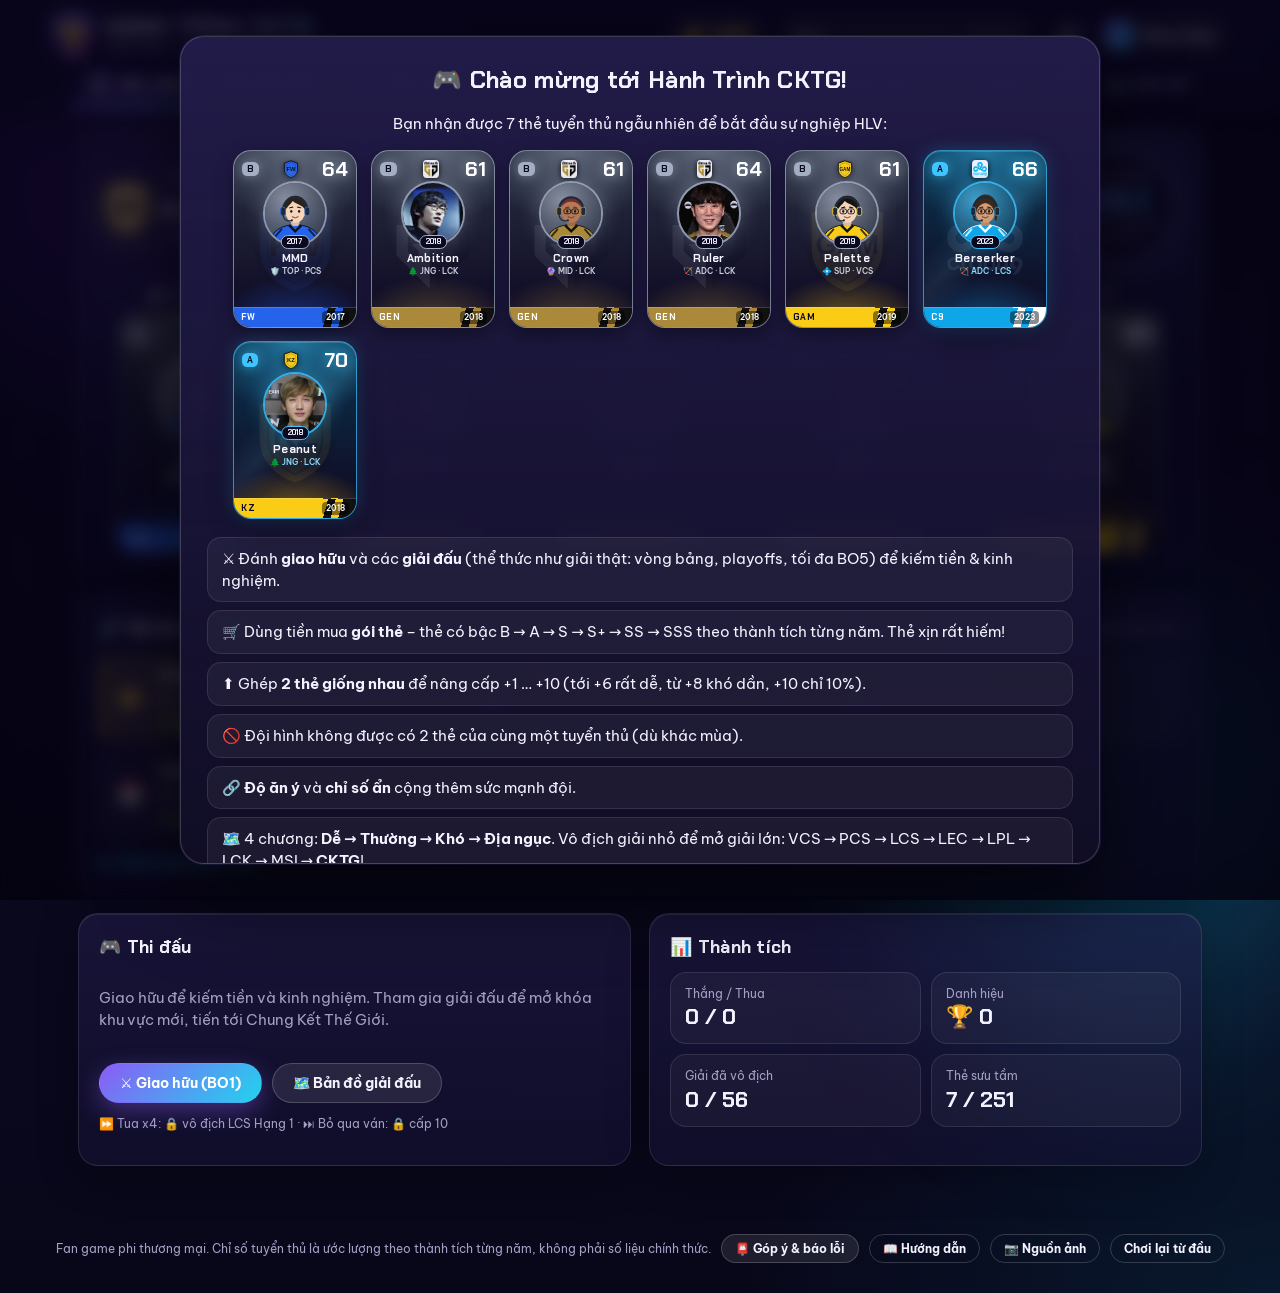
==== commit b0bf6438: "Nâng cấp thẻ: dễ lên +6, khó dần từ +8 - Tỉ lệ mới: +1 100%, +2 95%, +3 90%, +4 85%, +5 80%, +6 75%," ====
--- a/index.html
+++ b/index.html
@@ -23,9 +23,9 @@
   <link rel="preconnect" href="https://fonts.googleapis.com">
   <link rel="preconnect" href="https://fonts.gstatic.com" crossorigin>
   <link href="https://fonts.googleapis.com/css2?family=Be+Vietnam+Pro:wght@400;500;600;700;800&family=Chakra+Petch:wght@600;700&display=swap" rel="stylesheet">
-  <link rel="stylesheet" href="css/style.css?v=23">
-  <link rel="stylesheet" href="css/ui.css?v=23">
-  <link rel="stylesheet" href="css/cards.css?v=23">
+  <link rel="stylesheet" href="css/style.css?v=24">
+  <link rel="stylesheet" href="css/ui.css?v=24">
+  <link rel="stylesheet" href="css/cards.css?v=24">
 </head>
 <body>
   <!-- Màn hình tải -->
@@ -133,25 +133,25 @@
 
   <div id="toasts"></div>
 
-  <script src="js/data.js?v=23"></script>
-  <script src="js/sfx.js?v=23"></script>
-  <script src="js/credits.js?v=23"></script>
-  <script src="js/photo-manifest.js?v=23"></script>
-  <script src="js/art.js?v=23"></script>
-  <script src="js/worldmap.js?v=23"></script>
-  <script src="js/match.js?v=23"></script>
-  <script src="js/social.js?v=23"></script>
-  <script src="js/tour.js?v=23"></script>
-  <script src="js/upgrade.js?v=23"></script>
-  <script src="js/achieve.js?v=23"></script>
-  <script src="js/donate-config.js?v=23"></script>
-  <script src="js/names.js?v=23"></script>
-  <script src="js/ui.js?v=23"></script>
-  <script src="js/main.js?v=23"></script>
-  <script src="js/firebase-config.js?v=23"></script>
-  <script src="js/auth.js?v=23"></script>
-  <script src="js/activity.js?v=23"></script>
-  <script src="js/ranked.js?v=23"></script>
-  <script src="js/guide.js?v=23"></script>
+  <script src="js/data.js?v=24"></script>
+  <script src="js/sfx.js?v=24"></script>
+  <script src="js/credits.js?v=24"></script>
+  <script src="js/photo-manifest.js?v=24"></script>
+  <script src="js/art.js?v=24"></script>
+  <script src="js/worldmap.js?v=24"></script>
+  <script src="js/match.js?v=24"></script>
+  <script src="js/social.js?v=24"></script>
+  <script src="js/tour.js?v=24"></script>
+  <script src="js/upgrade.js?v=24"></script>
+  <script src="js/achieve.js?v=24"></script>
+  <script src="js/donate-config.js?v=24"></script>
+  <script src="js/names.js?v=24"></script>
+  <script src="js/ui.js?v=24"></script>
+  <script src="js/main.js?v=24"></script>
+  <script src="js/firebase-config.js?v=24"></script>
+  <script src="js/auth.js?v=24"></script>
+  <script src="js/activity.js?v=24"></script>
+  <script src="js/ranked.js?v=24"></script>
+  <script src="js/guide.js?v=24"></script>
 </body>
 </html>
